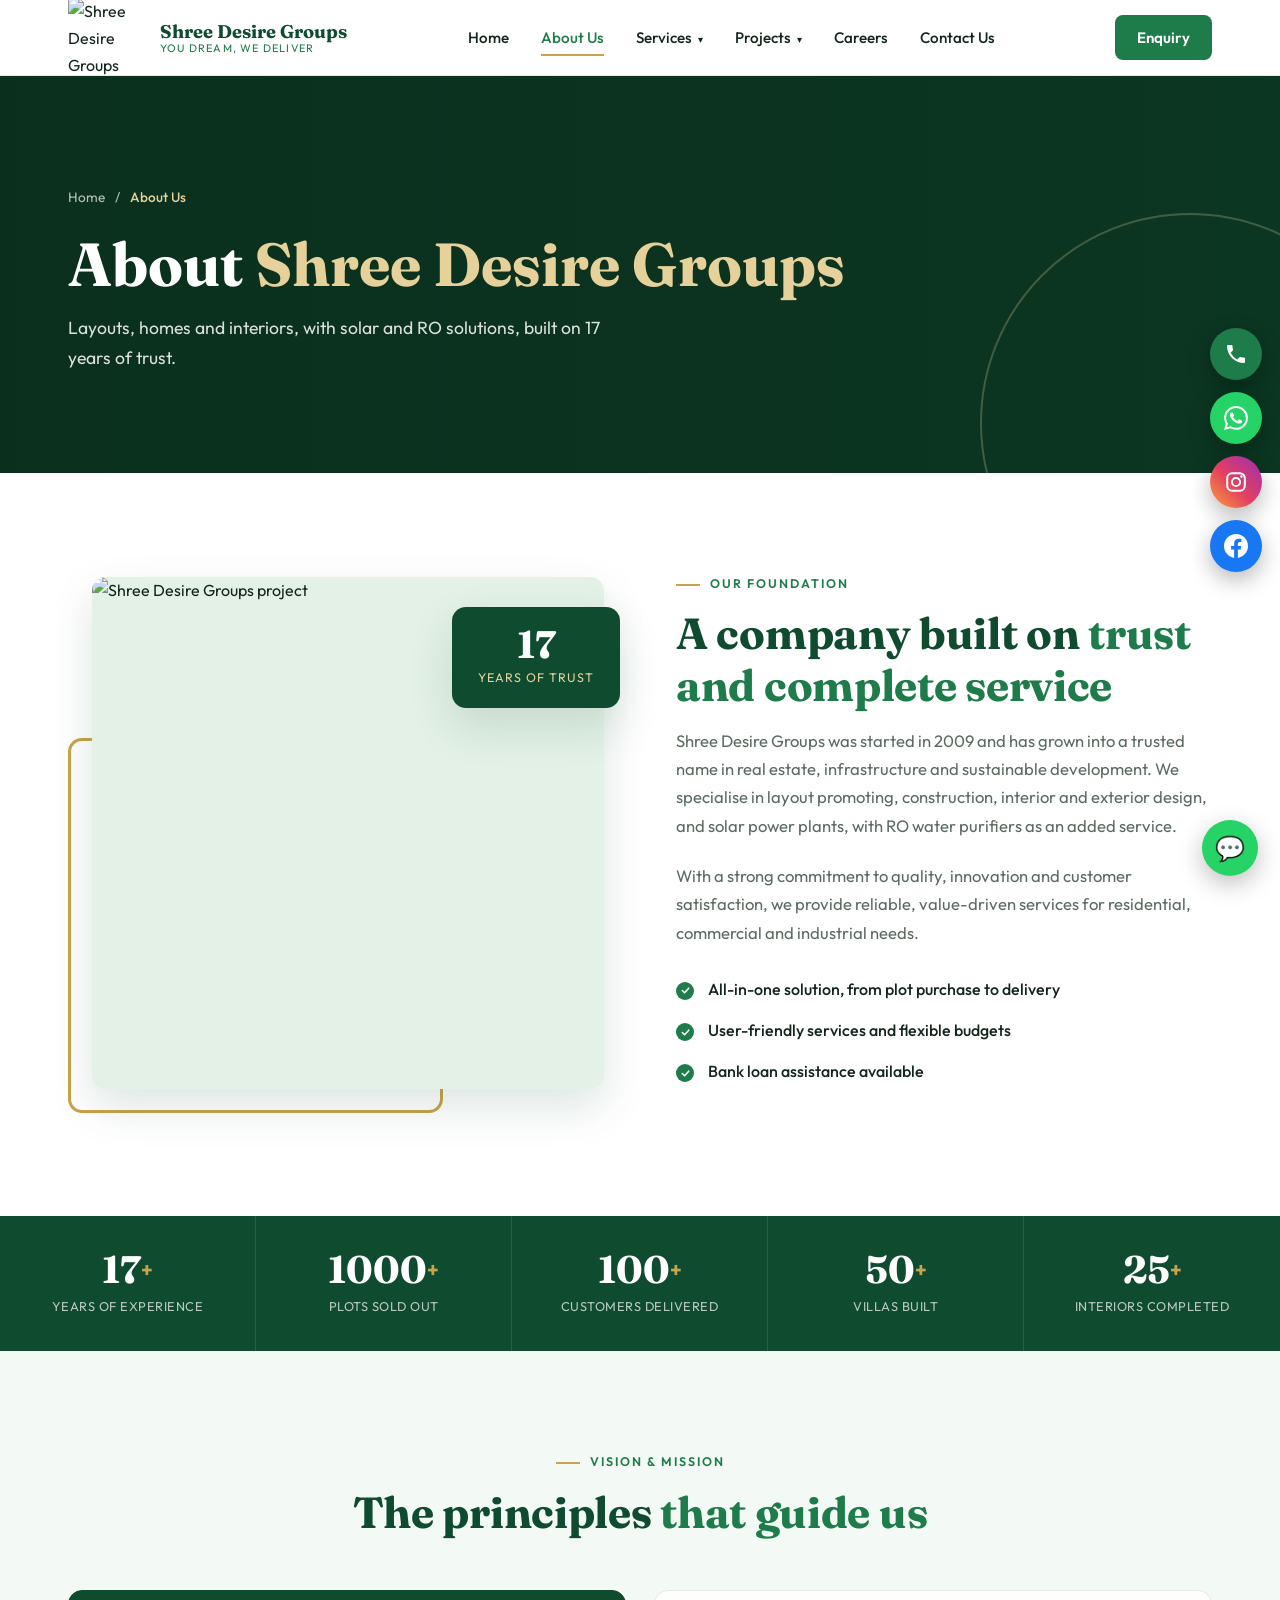
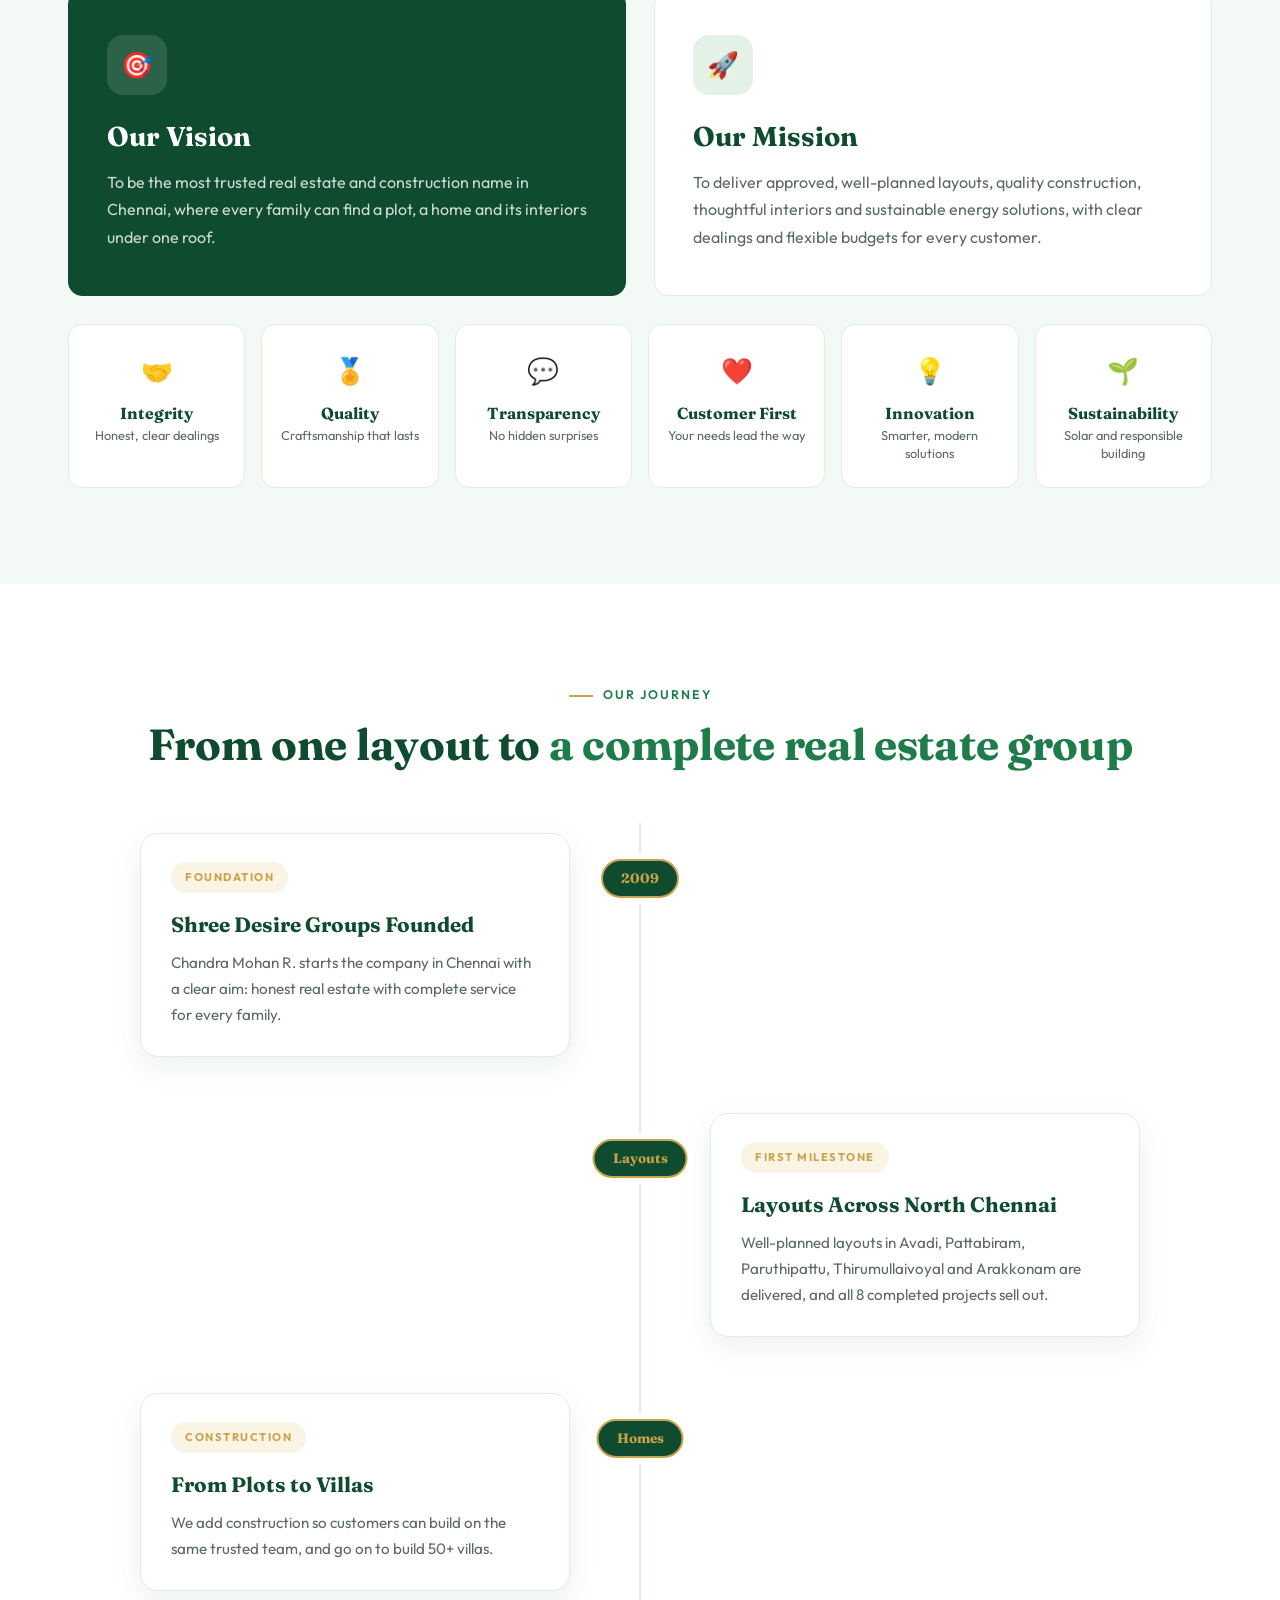
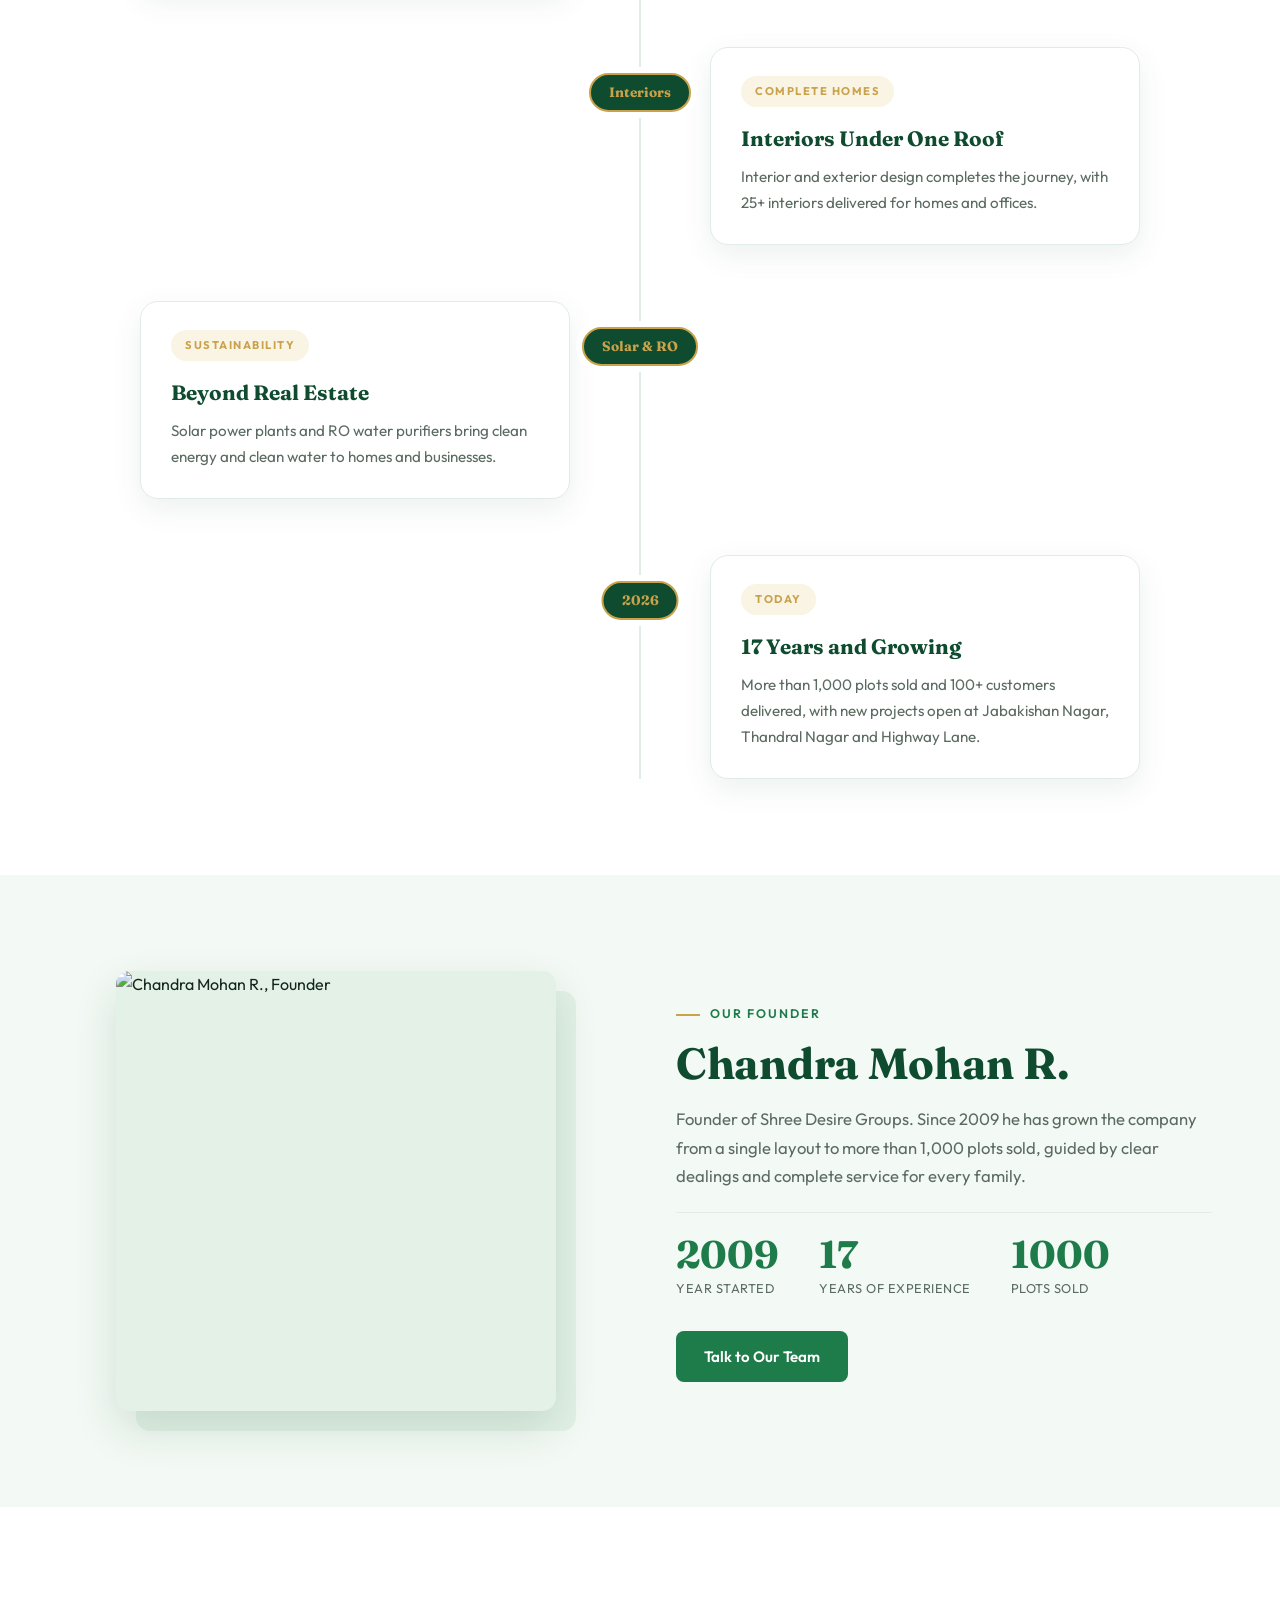
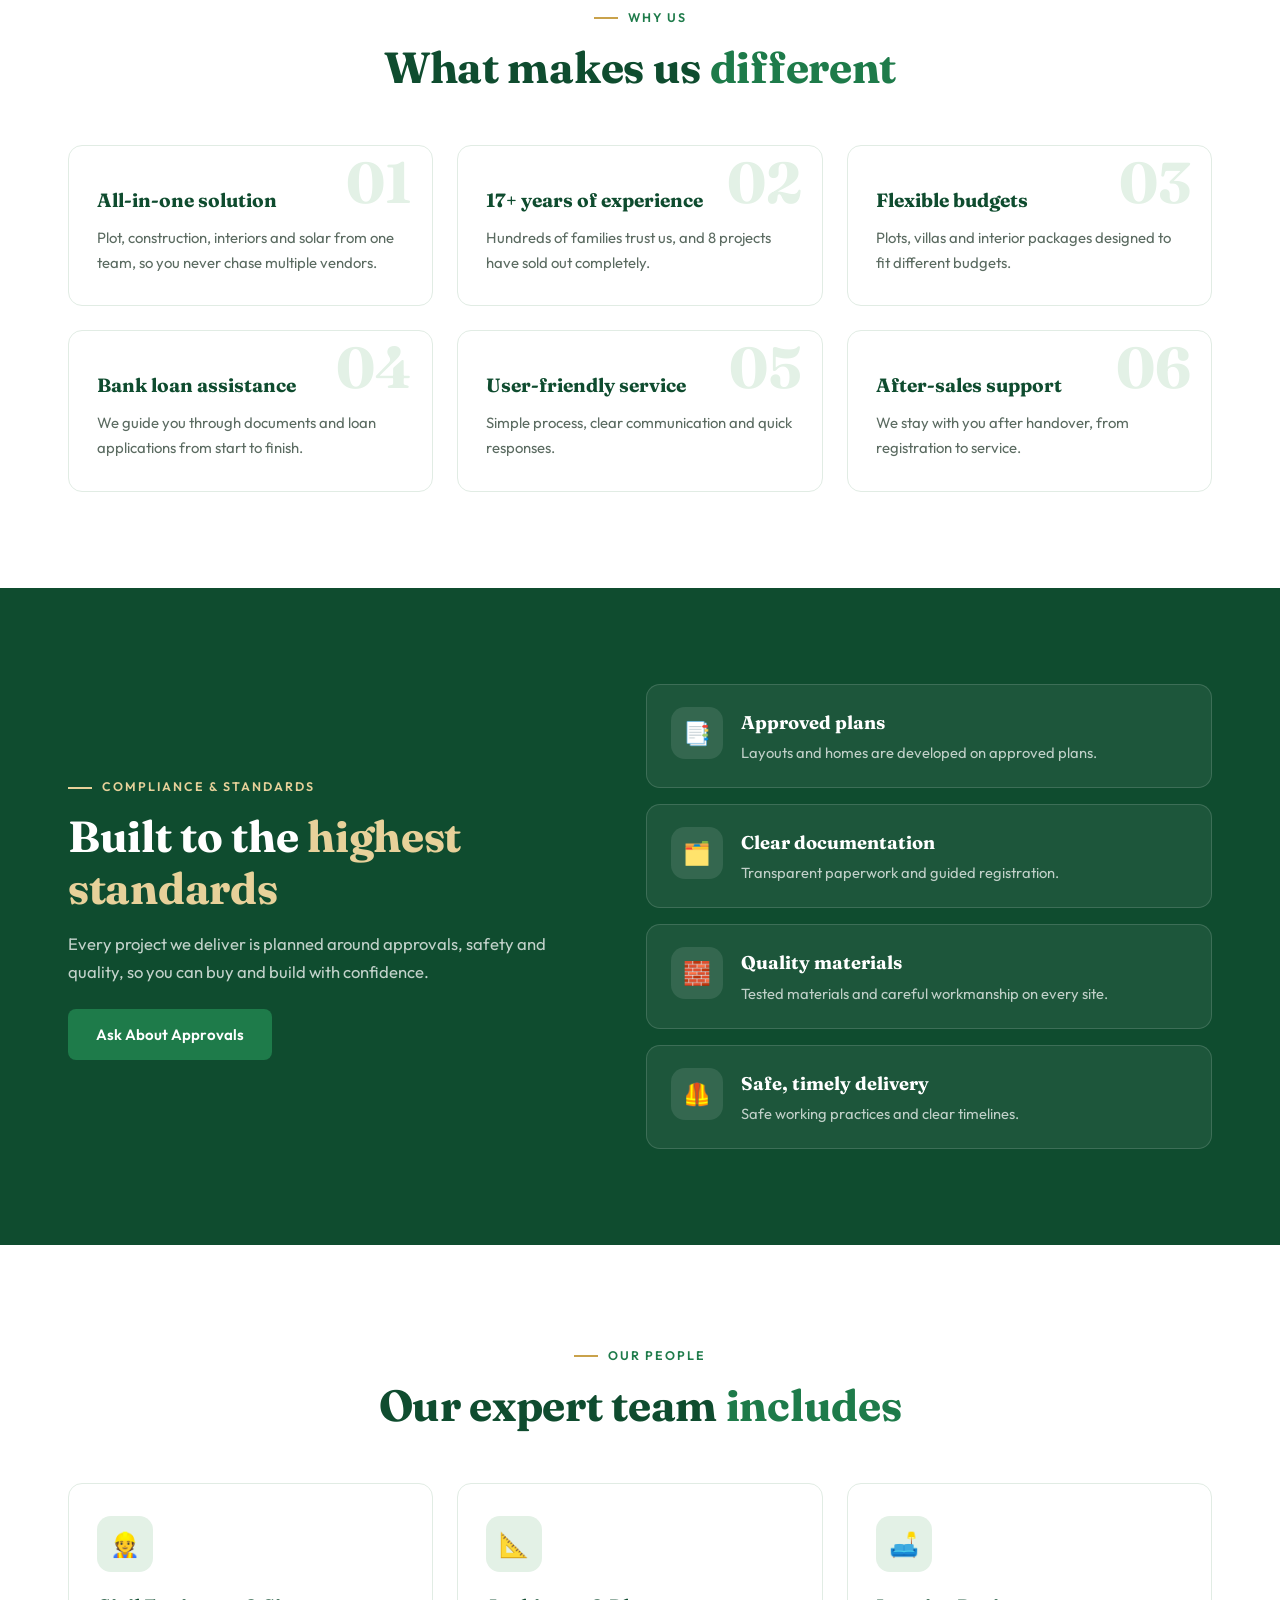
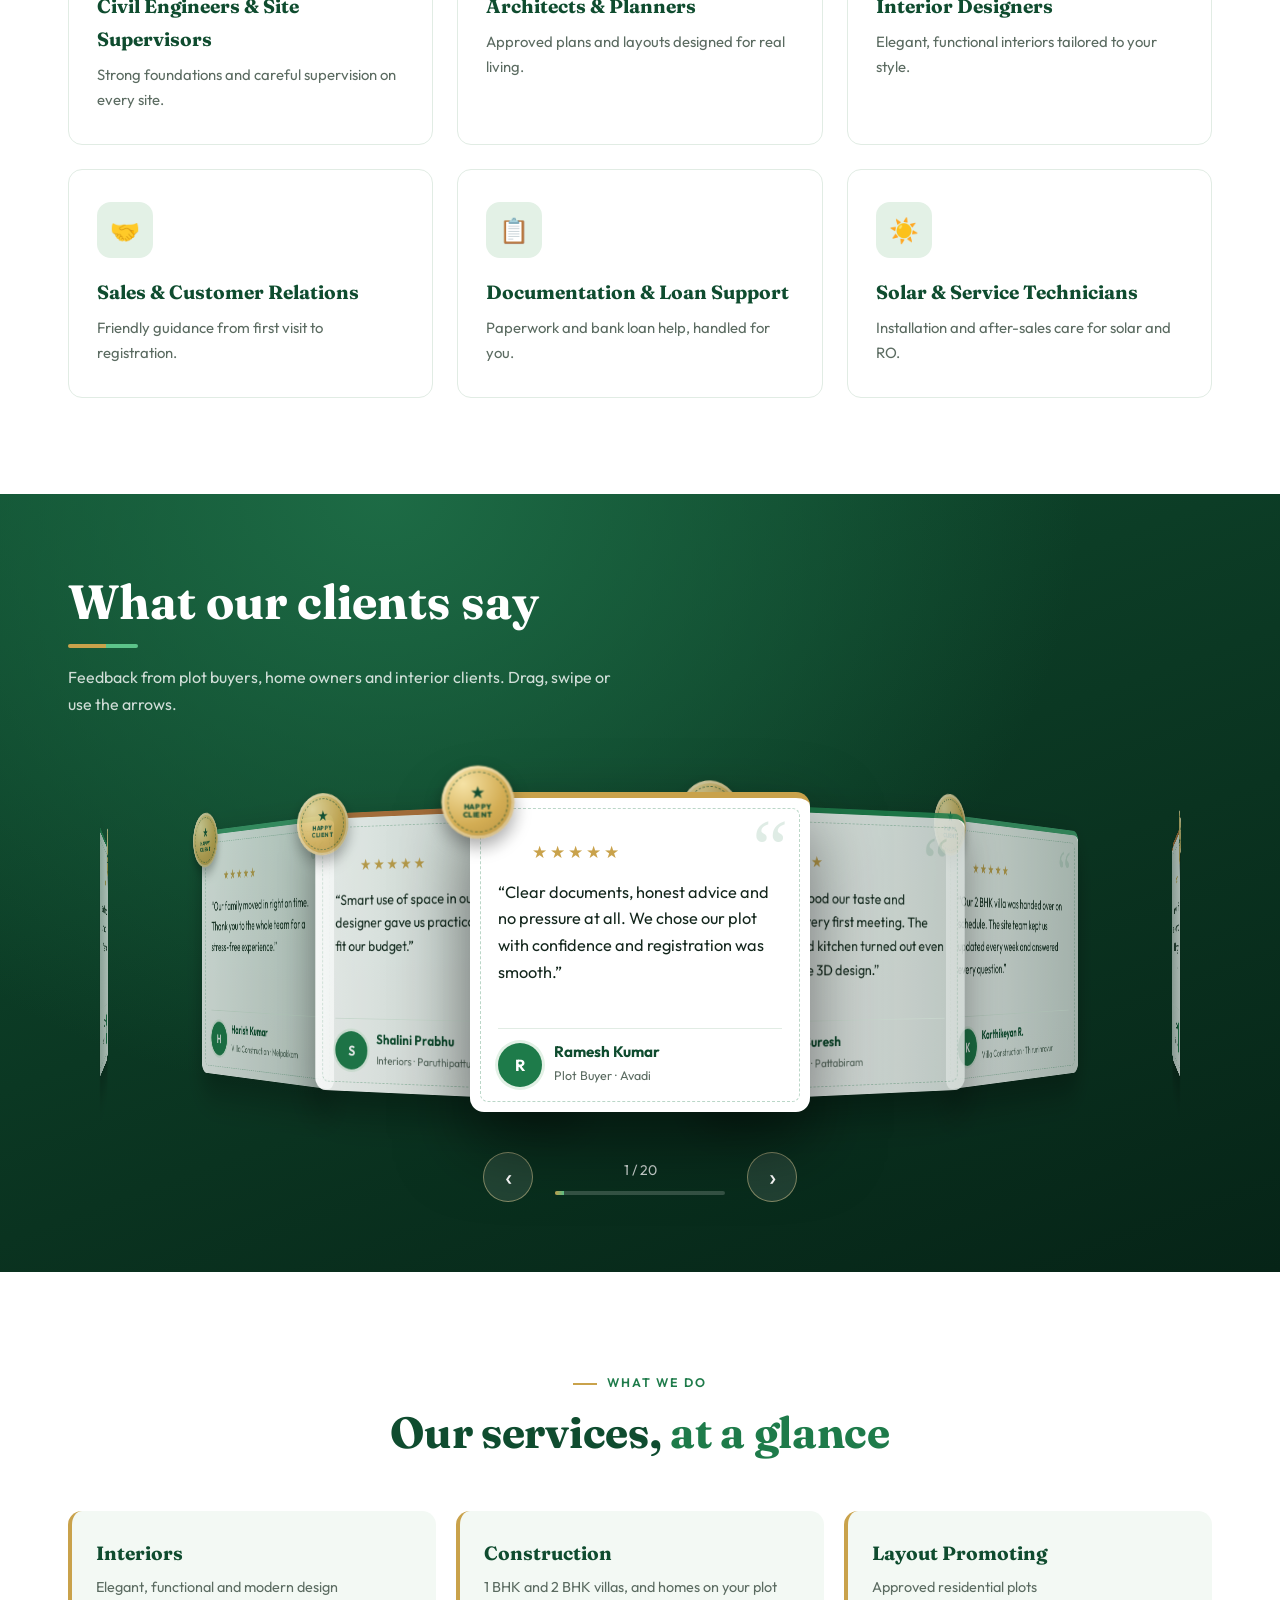
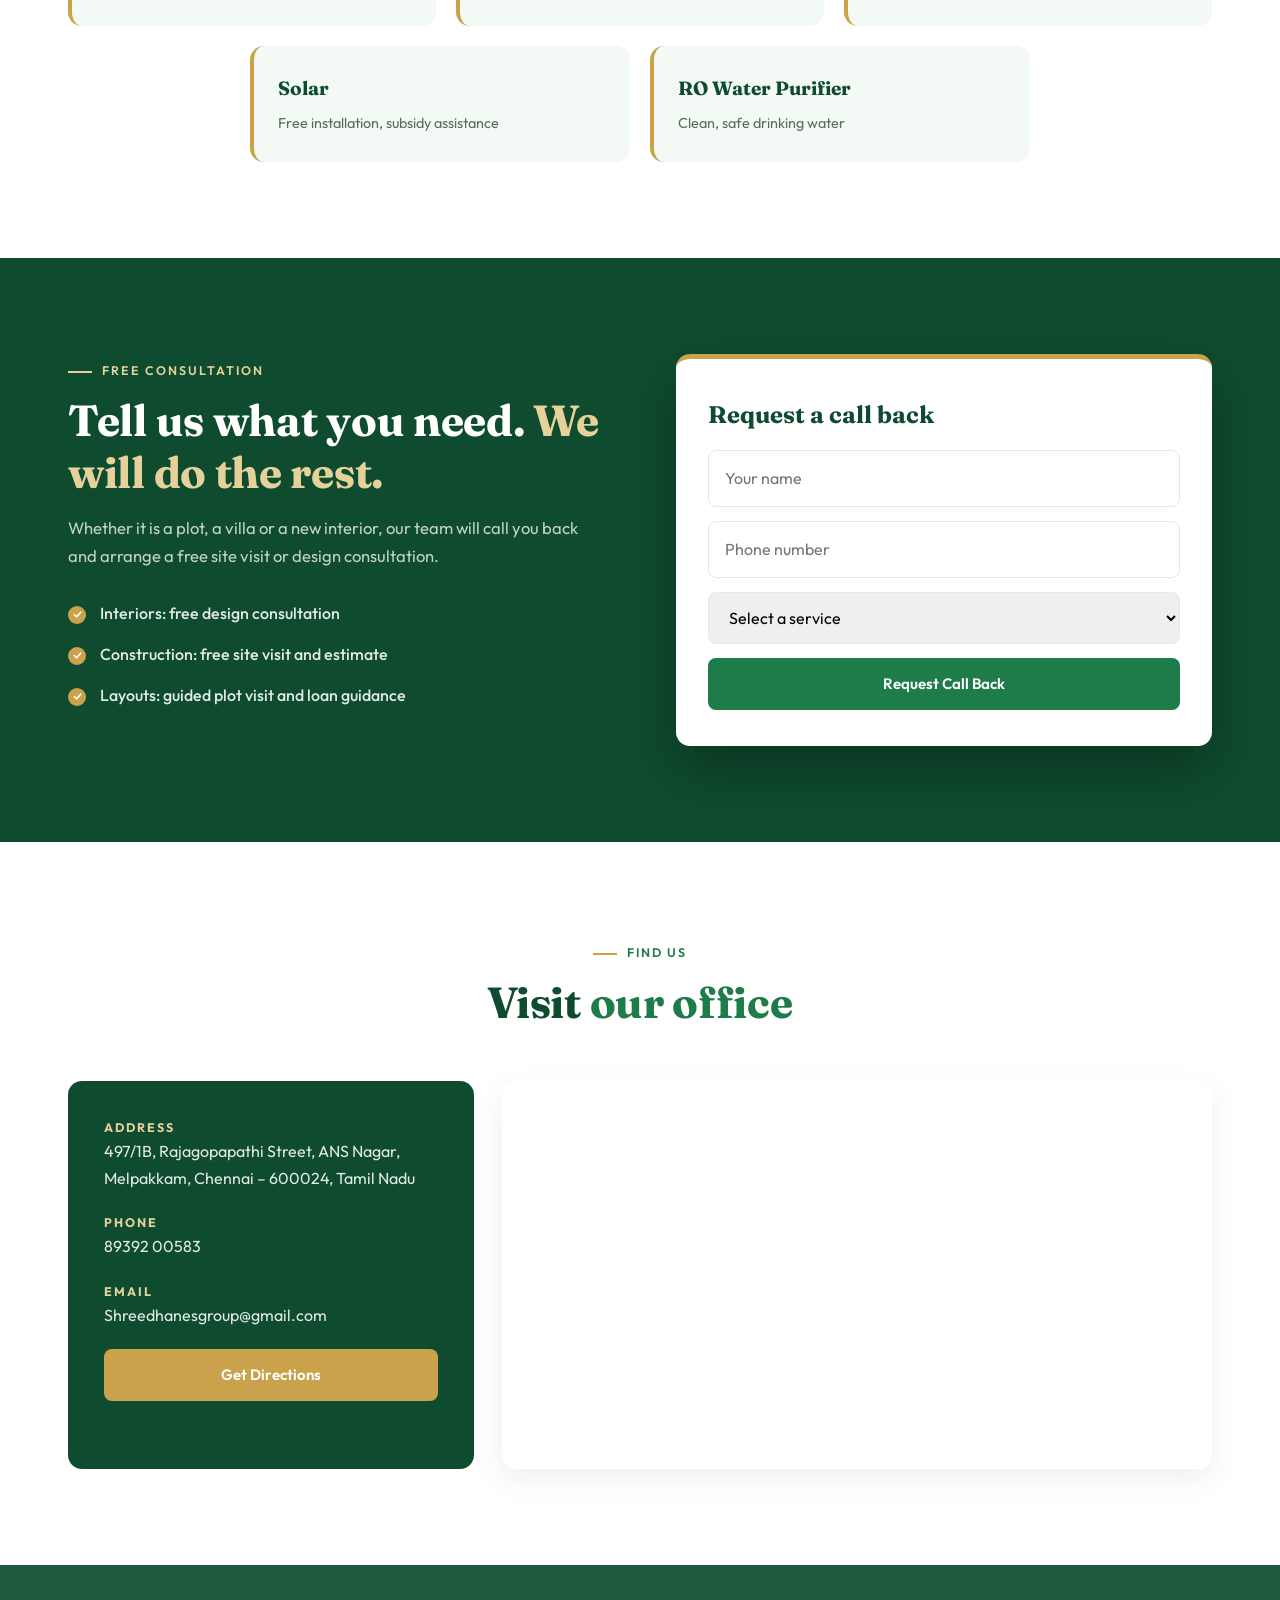
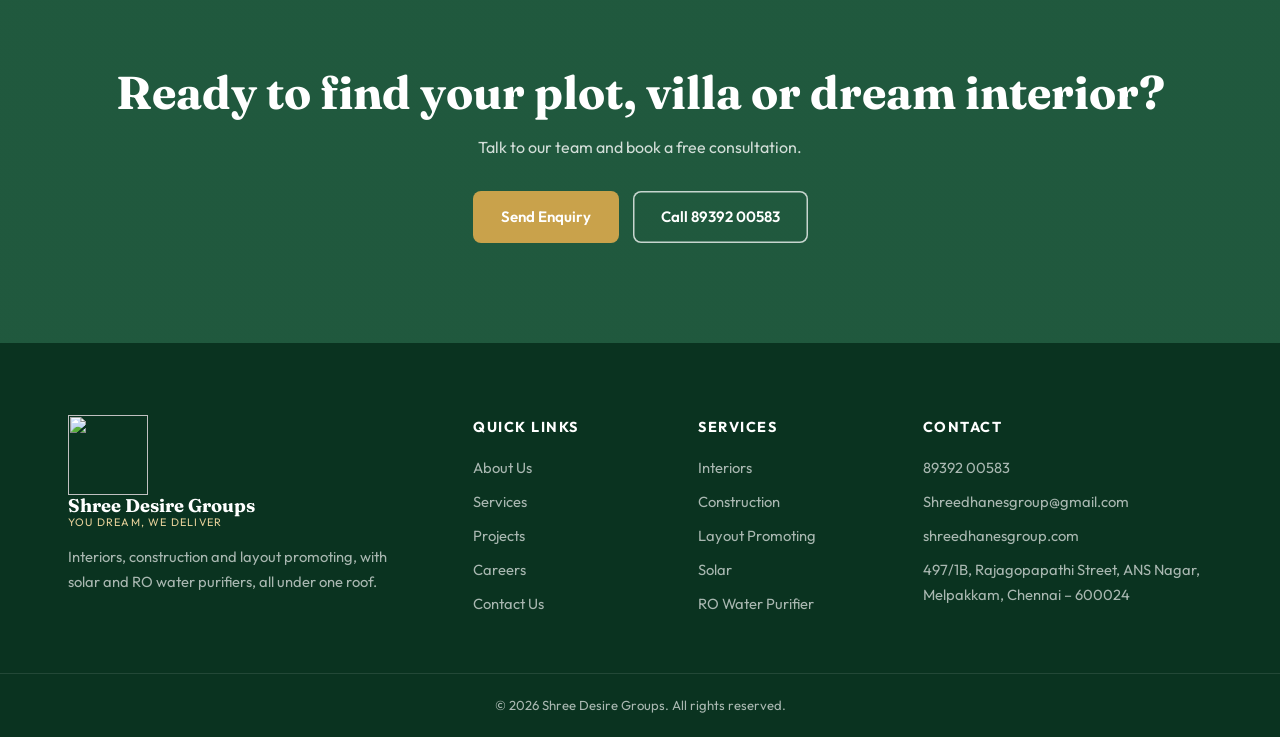
==== about.html @ 5e842343 "Add files via upload" ====
<!DOCTYPE html>
<html lang="en">
<head>
<meta charset="UTF-8">
<meta name="viewport" content="width=device-width, initial-scale=1">
<title>About Us | Shree Desire Groups</title>
<meta name="description" content="About Shree Desire Groups: our journey since 2009, vision, mission, founder, team and standards. Interiors, construction and layouts in Chennai.">
<link rel="preconnect" href="https://fonts.googleapis.com">
<link rel="preconnect" href="https://fonts.gstatic.com" crossorigin>
<link href="https://fonts.googleapis.com/css2?family=Fraunces:opsz,wght@9..144,600;9..144,800&family=Outfit:wght@400;500;600;700&display=swap" rel="stylesheet">
<link rel="stylesheet" href="css/style.css">
<link rel="stylesheet" href="css/about.css">
</head>
<body>
<div id="preloader"><div class="pre"><img src="images/logo.png" alt="Shree Desire Groups"><div class="pre-bar"><span></span></div></div></div>
<div class="progress" id="progress"></div><div class="glow" id="glow"></div>

<!-- HEADER -->
<header class="hdr" id="header">
  <a href="index.html" class="brand">
    <img src="images/logo.png" alt="Shree Desire Groups logo">
    <span><b>Shree Desire Groups</b><small>You Dream, We Deliver</small></span>
  </a>
  <nav class="nav" id="nav">
    <a href="index.html">Home</a>
    <a href="about.html" class="active">About Us</a>
    <div class="dd"><a href="services.html">Services <i>▾</i></a>
      <div class="dd-menu"><a href="interiors.html">Interiors</a><a href="construction.html">Construction</a><a href="layout-promoting.html">Layout Promoting</a></div></div>
    <div class="dd"><a href="projects.html">Projects <i>▾</i></a>
      <div class="dd-menu"><a href="ongoing-projects.html">Ongoing Projects</a><a href="completed-projects.html">Completed Projects</a></div></div>
    <a href="careers.html">Careers</a>
    <a href="contact.html">Contact Us</a>
  </nav>
  <div class="hdr-act"><button class="btn sm" data-open-enquiry data-magnet>Enquiry</button><button class="burger" id="burger" aria-label="Menu"><span></span><span></span><span></span></button></div>
</header>

<!-- PAGE BANNER -->
<section class="phero" style="--img:url('../images/about-banner.jpg')">
  <div class="wrap"><nav class="crumbs" aria-label="Breadcrumb"><a href="index.html">Home</a><span>/</span><b>About Us</b></nav>
  <h1>About <em>Shree Desire Groups</em></h1><p>Layouts, homes and interiors, with solar and RO solutions, built on 17 years of trust.</p></div>
</section>

<!-- OUR FOUNDATION: ABOUT COMPANY -->
<section class="sec" id="foundation">
  <div class="wrap two">
    <div class="morph-wrap" data-r="left"><img class="morph" src="images/about-company.jpg" alt="Shree Desire Groups project"><div class="float-card"><b data-count="17">0</b><span>years of trust</span></div></div>
    <div data-r="right">
      <span class="eyebrow">Our Foundation</span>
      <h2 class="h2">A company built on <em>trust and complete service</em></h2>
      <p class="lead">Shree Desire Groups was started in 2009 and has grown into a trusted name in real estate, infrastructure and sustainable development. We specialise in layout promoting, construction, interior and exterior design, and solar power plants, with RO water purifiers as an added service.</p>
      <p class="lead">With a strong commitment to quality, innovation and customer satisfaction, we provide reliable, value-driven services for residential, commercial and industrial needs.</p>
      <ul class="ticks"><li>All-in-one solution, from plot purchase to delivery</li><li>User-friendly services and flexible budgets</li><li>Bank loan assistance available</li></ul>
    </div>
  </div>
</section>

<!-- STATS (same as home) -->
<section class="stats">
  <div class="stat" data-r="up"><b data-count="17">0</b><sup>+</sup><span>Years of experience</span></div>
  <div class="stat" data-r="up" style="--d:.1s"><b data-count="1000">0</b><sup>+</sup><span>Plots sold out</span></div>
  <div class="stat" data-r="up" style="--d:.2s"><b data-count="100">0</b><sup>+</sup><span>Customers delivered</span></div>
  <div class="stat" data-r="up" style="--d:.3s"><b data-count="50">0</b><sup>+</sup><span>Villas built</span></div>
  <div class="stat" data-r="up" style="--d:.4s"><b data-count="25">0</b><sup>+</sup><span>Interiors completed</span></div>
</section>

<!-- PRINCIPLES: VISION, MISSION, VALUES -->
<section class="sec mint">
  <div class="wrap">
    <div class="sh" data-r="up"><span class="eyebrow">Vision &amp; Mission</span><h2 class="h2">The principles <em>that guide us</em></h2></div>
    <div class="vm">
      <div class="vm-card dk" data-r="left"><i>🎯</i><h3>Our Vision</h3><p>To be the most trusted real estate and construction name in Chennai, where every family can find a plot, a home and its interiors under one roof.</p></div>
      <div class="vm-card" data-r="right"><i>🚀</i><h3>Our Mission</h3><p>To deliver approved, well-planned layouts, quality construction, thoughtful interiors and sustainable energy solutions, with clear dealings and flexible budgets for every customer.</p></div>
    </div>
    <div class="vals">
      <div data-r="zoom"><i>🤝</i><b>Integrity</b><span>Honest, clear dealings</span></div>
      <div data-r="zoom" style="--d:.07s"><i>🏅</i><b>Quality</b><span>Craftsmanship that lasts</span></div>
      <div data-r="zoom" style="--d:.14s"><i>💬</i><b>Transparency</b><span>No hidden surprises</span></div>
      <div data-r="zoom" style="--d:.21s"><i>❤️</i><b>Customer First</b><span>Your needs lead the way</span></div>
      <div data-r="zoom" style="--d:.28s"><i>💡</i><b>Innovation</b><span>Smarter, modern solutions</span></div>
      <div data-r="zoom" style="--d:.35s"><i>🌱</i><b>Sustainability</b><span>Solar and responsible building</span></div>
    </div>
  </div>
</section>

<!-- JOURNEY -->
<section class="sec" id="journey">
  <div class="wrap">
    <div class="sh" data-r="up"><span class="eyebrow">Our Journey</span><h2 class="h2">From one layout to <em>a complete real estate group</em></h2></div>
    <div class="tl" id="tl"><span class="tl-fill" id="tlFill"></span>
      <div class="tl-item"><span class="tl-year">2009</span><div class="tl-card" data-r="left"><span class="tl-tag">Foundation</span><h4>Shree Desire Groups Founded</h4><p>Chandra Mohan R. starts the company in Chennai with a clear aim: honest real estate with complete service for every family.</p></div></div>
      <div class="tl-item"><span class="tl-year">Layouts</span><div class="tl-card" data-r="right"><span class="tl-tag">First Milestone</span><h4>Layouts Across North Chennai</h4><p>Well-planned layouts in Avadi, Pattabiram, Paruthipattu, Thirumullaivoyal and Arakkonam are delivered, and all 8 completed projects sell out.</p></div></div>
      <div class="tl-item"><span class="tl-year">Homes</span><div class="tl-card" data-r="left"><span class="tl-tag">Construction</span><h4>From Plots to Villas</h4><p>We add construction so customers can build on the same trusted team, and go on to build 50+ villas.</p></div></div>
      <div class="tl-item"><span class="tl-year">Interiors</span><div class="tl-card" data-r="right"><span class="tl-tag">Complete Homes</span><h4>Interiors Under One Roof</h4><p>Interior and exterior design completes the journey, with 25+ interiors delivered for homes and offices.</p></div></div>
      <div class="tl-item"><span class="tl-year">Solar &amp; RO</span><div class="tl-card" data-r="left"><span class="tl-tag">Sustainability</span><h4>Beyond Real Estate</h4><p>Solar power plants and RO water purifiers bring clean energy and clean water to homes and businesses.</p></div></div>
      <div class="tl-item"><span class="tl-year">2026</span><div class="tl-card" data-r="right"><span class="tl-tag">Today</span><h4>17 Years and Growing</h4><p>More than 1,000 plots sold and 100+ customers delivered, with new projects open at Jabakishan Nagar, Thandral Nagar and Highway Lane.</p></div></div>
    </div>
  </div>
</section>

<!-- FOUNDER -->
<section class="sec mint">
  <div class="wrap two rev">
    <div data-r="left">
      <span class="eyebrow">Our Founder</span>
      <h2 class="h2">Chandra Mohan R.</h2>
      <p class="lead">Founder of Shree Desire Groups. Since 2009 he has grown the company from a single layout to more than 1,000 plots sold, guided by clear dealings and complete service for every family.</p>
      <div class="facts"><div><b data-count="2009">0</b><span>Year started</span></div><div><b data-count="17">0</b><span>Years of experience</span></div><div><b data-count="1000">0</b><span>Plots sold</span></div></div>
      <button class="btn" data-open-enquiry>Talk to Our Team</button>
    </div>
    <div class="founder-pic" data-r="zoom"><img src="images/founder.jpg" alt="Chandra Mohan R., Founder"></div>
  </div>
</section>

<!-- WHAT MAKES US DIFFERENT -->
<section class="sec">
  <div class="wrap">
    <div class="sh" data-r="up"><span class="eyebrow">Why Us</span><h2 class="h2">What makes us <em>different</em></h2></div>
    <div class="diff">
      <div class="dcard" data-r="up" data-tilt><span>01</span><h4>All-in-one solution</h4><p>Plot, construction, interiors and solar from one team, so you never chase multiple vendors.</p></div>
      <div class="dcard" data-r="up" style="--d:.1s" data-tilt><span>02</span><h4>17+ years of experience</h4><p>Hundreds of families trust us, and 8 projects have sold out completely.</p></div>
      <div class="dcard" data-r="up" style="--d:.2s" data-tilt><span>03</span><h4>Flexible budgets</h4><p>Plots, villas and interior packages designed to fit different budgets.</p></div>
      <div class="dcard" data-r="up" data-tilt><span>04</span><h4>Bank loan assistance</h4><p>We guide you through documents and loan applications from start to finish.</p></div>
      <div class="dcard" data-r="up" style="--d:.1s" data-tilt><span>05</span><h4>User-friendly service</h4><p>Simple process, clear communication and quick responses.</p></div>
      <div class="dcard" data-r="up" style="--d:.2s" data-tilt><span>06</span><h4>After-sales support</h4><p>We stay with you after handover, from registration to service.</p></div>
    </div>
  </div>
</section>

<!-- COMPLIANCE -->
<section class="sec dark">
  <div class="wrap comp">
    <div data-r="left"><span class="eyebrow lt">Compliance &amp; Standards</span><h2 class="h2 w">Built to the <em>highest standards</em></h2><p class="lead w">Every project we deliver is planned around approvals, safety and quality, so you can buy and build with confidence.</p><a href="contact.html" class="btn">Ask About Approvals</a></div>
    <div class="cps">
      <div class="cp" data-r="right"><i>📑</i><div><h4>Approved plans</h4><p>Layouts and homes are developed on approved plans.</p></div></div>
      <div class="cp" data-r="right" style="--d:.1s"><i>🗂️</i><div><h4>Clear documentation</h4><p>Transparent paperwork and guided registration.</p></div></div>
      <div class="cp" data-r="right" style="--d:.2s"><i>🧱</i><div><h4>Quality materials</h4><p>Tested materials and careful workmanship on every site.</p></div></div>
      <div class="cp" data-r="right" style="--d:.3s"><i>🦺</i><div><h4>Safe, timely delivery</h4><p>Safe working practices and clear timelines.</p></div></div>
    </div>
  </div>
</section>

<!-- TEAM -->
<section class="sec">
  <div class="wrap">
    <div class="sh" data-r="up"><span class="eyebrow">Our People</span><h2 class="h2">Our expert team <em>includes</em></h2></div>
    <div class="grid3">
      <div class="card" data-r="up" data-tilt><i>👷</i><h4>Civil Engineers &amp; Site Supervisors</h4><p>Strong foundations and careful supervision on every site.</p></div>
      <div class="card" data-r="up" style="--d:.1s" data-tilt><i>📐</i><h4>Architects &amp; Planners</h4><p>Approved plans and layouts designed for real living.</p></div>
      <div class="card" data-r="up" style="--d:.2s" data-tilt><i>🛋️</i><h4>Interior Designers</h4><p>Elegant, functional interiors tailored to your style.</p></div>
      <div class="card" data-r="up" data-tilt><i>🤝</i><h4>Sales &amp; Customer Relations</h4><p>Friendly guidance from first visit to registration.</p></div>
      <div class="card" data-r="up" style="--d:.1s" data-tilt><i>📋</i><h4>Documentation &amp; Loan Support</h4><p>Paperwork and bank loan help, handled for you.</p></div>
      <div class="card" data-r="up" style="--d:.2s" data-tilt><i>☀️</i><h4>Solar &amp; Service Technicians</h4><p>Installation and after-sales care for solar and RO.</p></div>
    </div>
  </div>
</section>

<!-- ===== CLIENT REVIEWS (paste where you want the section) =====
     Add <link rel="stylesheet" href="reviews.css"> in <head> and <script src="reviews.js"></script> before </body>. -->
<section class="rv" id="reviews" aria-labelledby="rvTitle">
  <div class="rv-stars" id="rvStars" aria-hidden="true"></div>
  <div class="rv-wrap">
    <header class="rv-head">
      <h2 id="rvTitle">What our clients say</h2>
      <span class="rv-line"></span>
      <p>Feedback from plot buyers, home owners and interior clients. Drag, swipe or use the arrows.</p>
    </header>

    <div class="rv-stage" id="rvStage" tabindex="0" role="region" aria-roledescription="carousel" aria-label="Client reviews"></div>

    <div class="rv-ctrl">
      <button class="rv-btn" id="rvPrev" aria-label="Previous review">‹</button>
      <div class="rv-meta"><span id="rvCount">1 / 20</span><div class="rv-bar"><i id="rvBarFill"></i></div></div>
      <button class="rv-btn" id="rvNext" aria-label="Next review">›</button>
    </div>
  </div>
</section>

<!-- ===== FLOATING CONTACT BUTTONS (paste just before </body>) =====
     Add <link rel="stylesheet" href="floating.css"> in <head> and <script src="floating.js"></script> before </body>.
     Replace the Instagram and Facebook links with your real pages. -->
<aside class="fab" id="fab" aria-label="Quick contact">
  <a class="fab-btn fab-x" href="tel:+918939200583" data-tip="Call us" aria-label="Call us on 89392 00583">
    <svg viewBox="0 0 24 24" aria-hidden="true"><path fill="currentColor" d="M6.62 10.79a15.05 15.05 0 006.59 6.59l2.2-2.2a1 1 0 011.02-.24c1.12.37 2.33.57 3.57.57a1 1 0 011 1V20a1 1 0 01-1 1A17 17 0 013 4a1 1 0 011-1h3.5a1 1 0 011 1c0 1.25.2 2.45.57 3.57a1 1 0 01-.25 1.02l-2.2 2.2z"/></svg>
  </a>
  <a class="fab-btn fab-wa" href="https://wa.me/918939200583?text=Hello%20Shree%20Desire%20Groups" target="_blank" rel="noopener" data-tip="WhatsApp" aria-label="Chat on WhatsApp">
    <svg viewBox="0 0 24 24" aria-hidden="true"><path fill="currentColor" d="M17.47 14.38c-.3-.15-1.76-.87-2.03-.97-.27-.1-.47-.15-.67.15-.2.3-.77.97-.94 1.16-.17.2-.35.22-.65.07-.3-.15-1.26-.46-2.4-1.48-.88-.79-1.48-1.76-1.65-2.06-.17-.3-.02-.46.13-.6.13-.13.3-.35.45-.52.15-.17.2-.3.3-.5.1-.2.05-.37-.03-.52-.07-.15-.67-1.61-.92-2.2-.24-.58-.49-.5-.67-.51h-.57c-.2 0-.52.07-.8.37-.27.3-1.04 1.02-1.04 2.48 0 1.46 1.07 2.88 1.21 3.07.15.2 2.1 3.2 5.08 4.49.71.3 1.26.49 1.69.63.71.22 1.36.19 1.87.12.57-.08 1.76-.72 2-1.41.25-.7.25-1.29.17-1.41-.07-.12-.27-.2-.57-.35zM12.05 21.8h-.01a9.87 9.87 0 01-5.03-1.38l-.36-.21-3.74.98 1-3.65-.24-.37a9.86 9.86 0 01-1.51-5.26c0-5.45 4.44-9.88 9.89-9.88 2.64 0 5.12 1.03 6.99 2.9a9.82 9.82 0 012.89 6.99c0 5.45-4.44 9.88-9.88 9.88zm8.41-18.3A11.82 11.82 0 0012.05 0C5.5 0 .16 5.34.16 11.89c0 2.1.55 4.14 1.59 5.95L.06 24l6.3-1.65a11.88 11.88 0 005.68 1.45h.01c6.55 0 11.89-5.34 11.89-11.89 0-3.18-1.24-6.17-3.48-8.41z"/></svg>
  </a>
  <a class="fab-btn fab-ig" href="https://www.instagram.com/yourprofile" target="_blank" rel="noopener" data-tip="Instagram" aria-label="Follow us on Instagram">
    <svg viewBox="0 0 24 24" aria-hidden="true"><rect x="3.2" y="3.2" width="17.6" height="17.6" rx="5" fill="none" stroke="currentColor" stroke-width="2"/><circle cx="12" cy="12" r="4.1" fill="none" stroke="currentColor" stroke-width="2"/><circle cx="17.4" cy="6.6" r="1.3" fill="currentColor"/></svg>
  </a>
  <a class="fab-btn fab-fb" href="https://www.facebook.com/yourpage" target="_blank" rel="noopener" data-tip="Facebook" aria-label="Follow us on Facebook">
    <svg viewBox="0 0 24 24" aria-hidden="true"><path fill="currentColor" d="M24 12.07C24 5.45 18.63.07 12 .07S0 5.45 0 12.07c0 5.99 4.39 10.95 10.13 11.85v-8.38H7.08v-3.47h3.05V9.43c0-3.01 1.79-4.67 4.53-4.67 1.31 0 2.69.23 2.69.23v2.95h-1.51c-1.49 0-1.96.93-1.96 1.87v2.25h3.33l-.53 3.47h-2.8v8.38C19.61 23.02 24 18.06 24 12.07z"/></svg>
  </a>
  <button class="fab-toggle" id="fabToggle" aria-expanded="true" aria-controls="fab" aria-label="Hide quick contact buttons"><span></span></button>
</aside>

<!-- SERVICES STRIP -->
<section class="sec">
  <div class="wrap">
    <div class="sh" data-r="up"><span class="eyebrow">What We Do</span><h2 class="h2">Our services, <em>at a glance</em></h2></div>
    <div class="areas flex">
      <a class="area" href="interiors.html" data-r="zoom"><b>Interiors</b><span>Elegant, functional and modern design</span></a>
      <a class="area" href="construction.html" data-r="zoom" style="--d:.07s"><b>Construction</b><span>1 BHK and 2 BHK villas, and homes on your plot</span></a>
      <a class="area" href="layout-promoting.html" data-r="zoom" style="--d:.14s"><b>Layout Promoting</b><span>Approved residential plots</span></a>
      <a class="area" href="solar.html" data-r="zoom" style="--d:.21s"><b>Solar</b><span>Free installation, subsidy assistance</span></a>
      <a class="area" href="ro-water-purifier.html" data-r="zoom" style="--d:.28s"><b>RO Water Purifier</b><span>Clean, safe drinking water</span></a>
    </div>
  </div>
</section>

<!-- CALL BACK FORM -->
<section class="sec dark book">
  <div class="wrap two">
    <div data-r="left"><span class="eyebrow lt">Free Consultation</span><h2 class="h2 w">Tell us what you need. <em>We will do the rest.</em></h2><p class="lead w">Whether it is a plot, a villa or a new interior, our team will call you back and arrange a free site visit or design consultation.</p>
      <ul class="ticks lt"><li>Interiors: free design consultation</li><li>Construction: free site visit and estimate</li><li>Layouts: guided plot visit and loan guidance</li></ul></div>
    <form class="bform" id="bookForm" data-r="right">
      <h3>Request a call back</h3>
      <input name="name" placeholder="Your name" required>
      <input name="phone" type="tel" placeholder="Phone number" pattern="[0-9+\s]{10,15}" required>
      <select name="service" required><option value="">Select a service</option><option>Interiors</option><option>Construction</option><option>Layout Promoting (plots)</option></select>
      <button type="submit" class="btn">Request Call Back</button>
      <small class="bthanks" hidden>Thank you! Press send in WhatsApp to reach us.</small>
    </form>
  </div>
</section>

<!-- FIND US -->
<section class="sec">
  <div class="wrap">
    <div class="sh" data-r="up"><span class="eyebrow">Find Us</span><h2 class="h2">Visit <em>our office</em></h2></div>
    <div class="find">
      <div class="fcard" data-r="left">
        <div><h5>Address</h5><p>497/1B, Rajagopapathi Street, ANS Nagar, Melpakkam, Chennai – 600024, Tamil Nadu</p></div>
        <div><h5>Phone</h5><p><a href="tel:+918939200583">89392 00583</a></p></div>
        <div><h5>Email</h5><p><a href="mailto:Shreedhanesgroup@gmail.com">Shreedhanesgroup@gmail.com</a></p></div>
        <a class="btn" target="_blank" rel="noopener" href="https://www.google.com/maps/search/?api=1&query=Rajagopapathi+Street+ANS+Nagar+Melpakkam+Chennai+600024">Get Directions</a>
      </div>
      <div class="map" data-r="right"><iframe title="Office location" loading="lazy" referrerpolicy="no-referrer-when-downgrade" src="https://www.google.com/maps?q=Rajagopapathi+Street+ANS+Nagar+Melpakkam+Chennai+600024&output=embed"></iframe></div>
    </div>
  </div>
</section>

<!-- CTA -->
<section class="cta"><div class="wrap" data-r="zoom"><h2>Ready to find your plot, villa or dream interior?</h2><p>Talk to our team and book a free consultation.</p><div class="row c"><button class="btn white" data-open-enquiry>Send Enquiry</button><a href="tel:+918939200583" class="btn ghost-w">Call 89392 00583</a></div></div></section>

<!-- FOOTER -->
<footer class="foot">
  <div class="wrap fg">
    <div><a href="index.html" class="brand"><img src="images/logo.png" alt=""><span><b>Shree Desire Groups</b><small>You Dream, We Deliver</small></span></a><p>Interiors, construction and layout promoting, with solar and RO water purifiers, all under one roof.</p></div>
    <div><h5>Quick Links</h5><a href="about.html">About Us</a><a href="services.html">Services</a><a href="projects.html">Projects</a><a href="careers.html">Careers</a><a href="contact.html">Contact Us</a></div>
    <div><h5>Services</h5><a href="interiors.html">Interiors</a><a href="construction.html">Construction</a><a href="layout-promoting.html">Layout Promoting</a><a href="solar.html">Solar</a><a href="ro-water-purifier.html">RO Water Purifier</a></div>
    <div><h5>Contact</h5><a href="tel:+918939200583">89392 00583</a><a href="mailto:Shreedhanesgroup@gmail.com">Shreedhanesgroup@gmail.com</a><span>shreedhanesgroup.com</span><span>497/1B, Rajagopapathi Street, ANS Nagar, Melpakkam, Chennai – 600024</span></div>
  </div>
  <div class="fb">© 2026 Shree Desire Groups. All rights reserved.</div>
</footer>

<a href="https://wa.me/918939200583" class="wa" target="_blank" rel="noopener" aria-label="WhatsApp">💬</a>
<button class="totop" id="toTop" aria-label="Back to top">↑</button>

<!-- ENQUIRY POPUP -->
<div class="modal" id="enquiryModal" aria-hidden="true">
  <div class="mbox" role="dialog" aria-labelledby="enqTitle">
    <button class="mx" data-close aria-label="Close">×</button>
    <h3 id="enqTitle">Send us an enquiry</h3><p>We will call you back shortly.</p>
    <form id="enquiryForm">
      <input name="name" placeholder="Your name" required>
      <input name="phone" type="tel" placeholder="Phone number" pattern="[0-9+\s]{10,15}" required>
      <input name="email" type="email" placeholder="Email (optional)">
      <select name="interest" required><option value="">I am interested in…</option><option>Interiors</option><option>Villa construction</option><option>Residential plots</option><option>Solar</option><option>RO Water Purifier</option></select>
      <textarea name="message" rows="3" placeholder="Message"></textarea>
      <button type="submit" class="btn">Send Enquiry</button>
    </form>
    <div class="thanks" hidden>Thank you! Your enquiry is ready in WhatsApp. Press send there to reach us.</div>
  </div>
</div>
<script src="js/about.js"></script>


</body>
</html>
---- css/style.css ----
/* Shree Desire Groups — v4: clean, professional light-green theme */
:root{--bg:#fff;--soft:#F3F9F4;--tint:#E3F1E6;--green:#1E7B4A;--green-d:#0F4C2F;--ink:#13261C;--mute:#5B6B61;--line:#E1ECE4;--accent:#C9A24B;--r:14px;--sh:0 10px 30px rgba(15,76,47,.08);--sh2:0 18px 44px rgba(15,76,47,.14);--ease:cubic-bezier(.2,.7,.2,1);--fd:'Fraunces',Georgia,serif;--fb:'Outfit',sans-serif;--hh:76px}
*,*::before,*::after{box-sizing:border-box;margin:0;padding:0}
html{scroll-behavior:smooth;scroll-padding-top:var(--hh)}
body{font-family:var(--fb);color:var(--ink);background:var(--bg);line-height:1.7;font-size:16px;overflow-x:hidden}
img{max-width:100%;display:block;background:var(--tint)}a{text-decoration:none;color:inherit}ul{list-style:none}button{cursor:pointer;border:0;background:none;font:inherit;color:inherit}
:focus-visible{outline:3px solid var(--green);outline-offset:3px}
.wrap{max-width:1200px;margin:0 auto;padding:0 28px}
.sec{padding:96px 0;position:relative}.mint{background:var(--soft)}.dark{background:var(--green-d);color:#fff}
.two{display:grid;grid-template-columns:1fr 1fr;gap:72px;align-items:center}.two.rev>:first-child{order:1}
.ctr{text-align:center;margin-top:48px}
.glow,.blob,.orb,.ring{display:none}

/* type */
.eyebrow{display:inline-block;font-size:.78rem;font-weight:600;letter-spacing:2px;text-transform:uppercase;color:var(--green);margin-bottom:14px;position:relative;padding-left:34px}
.eyebrow::before{content:'';position:absolute;left:0;top:50%;width:24px;height:2px;background:var(--accent)}
.eyebrow.lt{color:#E7D19A}.eyebrow.lt::before{background:#E7D19A}
.h2{font-family:var(--fd);font-weight:700;font-size:clamp(1.9rem,3.4vw,2.8rem);line-height:1.18;margin-bottom:16px;color:var(--green-d);letter-spacing:-.3px}.h2.w{color:#fff}
.h2 em,.hero h1 em{font-style:normal;color:var(--green)}.dark .h2 em,.hero h1 em{color:#E7D19A}
.lead{color:var(--mute);margin-bottom:22px;font-size:1.04rem}.lead.w{color:rgba(255,255,255,.75)}.lead.c{max-width:620px;margin:0 auto}
.sh{text-align:center;margin-bottom:52px}

/* buttons */
.btn{display:inline-flex;align-items:center;justify-content:center;gap:8px;padding:13px 28px;border-radius:8px;background:var(--green);color:#fff;font-weight:600;font-size:.94rem;transition:background .3s,transform .3s var(--ease),box-shadow .3s;position:relative;overflow:hidden}
.btn:hover{background:var(--green-d);transform:translateY(-2px);box-shadow:0 10px 24px rgba(15,76,47,.25)}
.btn.sm{padding:10px 22px}
.btn.ghost{background:transparent;color:var(--green);box-shadow:inset 0 0 0 1.5px var(--green)}.btn.ghost:hover{background:var(--green);color:#fff}
.btn.ghost-w{background:transparent;box-shadow:inset 0 0 0 1.5px rgba(255,255,255,.75)}.btn.ghost-w:hover{background:#fff;color:var(--green-d)}
.btn.white{background:#fff;color:var(--green-d)}.btn.white:hover{background:var(--tint);color:var(--green-d)}
.hero .btn:first-child,.acard .btn,.cta .btn.white{background:var(--accent);color:#fff}.hero .btn:first-child:hover,.acard .btn:hover{background:#b08a38}
.row{display:flex;flex-wrap:wrap;gap:14px}.row.c{justify-content:center}

/* loader / progress */
#preloader{position:fixed;inset:0;background:#fff;display:grid;place-items:center;z-index:9999;transition:opacity .6s,visibility .6s}#preloader.hidden{opacity:0;visibility:hidden}
.pre{text-align:center}.pre img{width:90px;margin:0 auto 20px;background:none;animation:pulse 1.4s ease infinite}
.pre-bar{width:180px;height:3px;background:var(--tint);border-radius:3px;overflow:hidden}.pre-bar span{display:block;height:100%;width:0;background:var(--green);animation:load 1.5s forwards}
@keyframes load{to{width:100%}}@keyframes pulse{50%{transform:scale(.93);opacity:.7}}
.progress{position:fixed;top:0;left:0;height:3px;width:0;background:var(--accent);z-index:1200}

/* header */
.hdr{position:sticky;top:0;z-index:1000;height:var(--hh);display:flex;align-items:center;justify-content:space-between;gap:20px;padding:0 max(28px,calc((100% - 1200px)/2 + 28px));background:rgba(255,255,255,.96);backdrop-filter:blur(10px);border-bottom:1px solid var(--line);transition:box-shadow .3s}
.hdr.sc{box-shadow:var(--sh)}
.brand{display:flex;align-items:center;gap:12px}.brand img{width:80px;height:80px;object-fit:contain;background:none}
.brand span{display:flex;flex-direction:column;line-height:1.15}.brand b{font-family:var(--fd);font-size:1.15rem;font-weight:700;color:var(--green-d)}.brand small{font-size:.68rem;color:var(--green);letter-spacing:1.2px;text-transform:uppercase}
.nav{display:flex;align-items:center;gap:2px}
.nav>a,.dd>a{display:block;padding:10px 15px;font-weight:500;font-size:.95rem;color:var(--ink);position:relative;transition:color .3s}
.nav>a::after,.dd>a::after{content:'';position:absolute;left:15px;right:15px;bottom:4px;height:2px;background:var(--accent);transform:scaleX(0);transition:transform .35s var(--ease)}
.nav>a:hover,.dd:hover>a,.nav .active{color:var(--green)}.nav>a:hover::after,.dd:hover>a::after,.nav .active::after{transform:scaleX(1)}
.dd{position:relative}.dd i{font-style:normal;font-size:.65rem;margin-left:3px}
.dd-menu{position:absolute;top:100%;left:0;min-width:220px;background:#fff;border:1px solid var(--line);border-top:3px solid var(--accent);border-radius:0 0 var(--r) var(--r);padding:8px 0;box-shadow:var(--sh2);opacity:0;visibility:hidden;transform:translateY(10px);transition:.3s var(--ease)}
.dd:hover .dd-menu,.dd:focus-within .dd-menu{opacity:1;visibility:visible;transform:none}
.dd-menu a{display:block;padding:10px 20px;font-size:.92rem;transition:.25s}.dd-menu a:hover{background:var(--soft);color:var(--green);padding-left:26px}
.hdr-act{display:flex;align-items:center;gap:12px}
.burger{display:none;flex-direction:column;gap:5px;width:28px}.burger span{height:2px;background:var(--green-d);transition:.3s}
.burger.x span:nth-child(1){transform:translateY(7px) rotate(45deg)}.burger.x span:nth-child(2){opacity:0}.burger.x span:nth-child(3){transform:translateY(-7px) rotate(-45deg)}

/* hero */
.hero{position:relative;height:calc(100vh - var(--hh));min-height:520px;max-height:700px;overflow:hidden;background:var(--green-d)}
.slide{position:absolute;inset:0;opacity:0;visibility:hidden;transition:opacity 1s,visibility 1s}.slide.on{opacity:1;visibility:visible}
.slide::before{content:'';position:absolute;inset:0;background:var(--img) center/cover;transform:scale(1.03)}.slide.on::before{animation:kb 9s ease-out forwards}
@keyframes kb{to{transform:scale(1.12)}}
.shade{position:absolute;inset:0;background:linear-gradient(90deg,rgba(10,45,28,.88) 0%,rgba(10,45,28,.62) 45%,rgba(10,45,28,.15) 100%)}
.copy{position:relative;z-index:2;height:100%;max-width:1200px;margin:0 auto;padding:0 28px;display:flex;flex-direction:column;justify-content:center;align-items:flex-start;color:#fff}
.copy>*{opacity:0;transform:translateY(30px)}.slide.on .copy>*{animation:up .8s var(--ease) forwards}.slide.on .copy>:nth-child(2){animation-delay:.15s}.slide.on .copy>:nth-child(3){animation-delay:.3s}.slide.on .copy>:nth-child(4){animation-delay:.45s}
@keyframes up{to{opacity:1;transform:none}}
.pill{font-size:.78rem;font-weight:600;letter-spacing:2px;text-transform:uppercase;color:#E7D19A;border-bottom:2px solid var(--accent);padding-bottom:6px;margin-bottom:22px}
.hero h1{font-family:var(--fd);font-weight:700;font-size:clamp(2.3rem,5vw,4.2rem);line-height:1.1;margin-bottom:18px;max-width:700px}
.copy p{font-size:clamp(1rem,1.4vw,1.15rem);color:rgba(255,255,255,.85);max-width:520px;margin-bottom:30px}
.arr{position:absolute;top:50%;transform:translateY(-50%);z-index:3;width:48px;height:48px;border-radius:50%;background:rgba(255,255,255,.14);color:#fff;font-size:1.6rem;transition:.3s}.arr:hover{background:var(--accent)}.prev{left:24px}.next{right:24px}
.dots{position:absolute;left:50%;transform:translateX(-50%);bottom:28px;display:flex;gap:8px;z-index:3}.dots button{width:10px;height:10px;border-radius:10px;background:rgba(255,255,255,.5);transition:.4s}.dots button.on{width:32px;background:var(--accent)}

/* stats */
.stats{display:grid;grid-template-columns:repeat(5,1fr);padding:0;max-width:none;background:var(--green-d);color:#fff}
.stat{text-align:center;padding:34px 12px;border-right:1px solid rgba(255,255,255,.1)}.stat:last-child{border:0}
.stat b{font-family:var(--fd);font-weight:700;font-size:2.4rem;line-height:1;color:#fff}.stat sup{font-size:1.3rem;color:var(--accent);font-weight:700}.stat span{display:block;font-size:.8rem;color:rgba(255,255,255,.7);letter-spacing:.5px;text-transform:uppercase;margin-top:4px}

/* marquee: simple, straight */
.marq{overflow:hidden;background:var(--soft);padding:18px 0;border-bottom:1px solid var(--line);margin:0}
.marq-t{display:flex;width:max-content;white-space:nowrap;animation:mq 40s linear infinite}.marq:hover .marq-t{animation-play-state:paused}
.marq span{color:var(--green-d);font-family:var(--fd);font-size:1.05rem;font-weight:600;padding:0 26px}.marq i{color:var(--accent);font-style:normal}
@keyframes mq{to{transform:translateX(-50%)}}

/* about / founder */
.morph-wrap{position:relative;padding:0 0 24px 24px}
.morph-wrap::before{content:'';position:absolute;left:0;bottom:0;width:70%;height:70%;border:3px solid var(--accent);border-radius:var(--r);z-index:0}
.morph{position:relative;z-index:1;width:100%;height:480px;object-fit:cover;border-radius:var(--r);box-shadow:var(--sh2)}
.float-card{position:absolute;right:-16px;top:30px;z-index:2;background:var(--green-d);color:#fff;border-radius:var(--r);padding:18px 26px;text-align:center;box-shadow:var(--sh2)}
.float-card b{font-family:var(--fd);font-size:2.4rem;line-height:1;display:block;color:#fff}.float-card span{font-size:.78rem;color:#E7D19A;letter-spacing:1px;text-transform:uppercase}
.ticks{margin-bottom:28px}.ticks li{padding:7px 0 7px 32px;position:relative;font-weight:500}
.ticks li::before{content:'';position:absolute;left:0;top:13px;width:18px;height:18px;border-radius:50%;background:var(--green) url("data:image/svg+xml,%3Csvg xmlns='http://www.w3.org/2000/svg' viewBox='0 0 24 24' fill='none' stroke='white' stroke-width='3.5' stroke-linecap='round' stroke-linejoin='round'%3E%3Cpath d='M5 12l5 5 9-10'/%3E%3C/svg%3E") center/11px no-repeat}
.ticks.lt li{color:rgba(255,255,255,.88)}.ticks.lt li::before{background-color:var(--accent)}
.facts{display:flex;gap:40px;flex-wrap:wrap;margin-bottom:30px;padding-top:22px;border-top:1px solid var(--line)}.facts b{display:block;font-family:var(--fd);font-size:2.4rem;font-weight:700;color:var(--green);line-height:1}.facts span{font-size:.8rem;color:var(--mute);text-transform:uppercase;letter-spacing:.5px}
.founder-pic{max-width:420px;margin:0 auto;position:relative}
.founder-pic::before{content:'';position:absolute;inset:20px -20px -20px 20px;background:var(--tint);border-radius:var(--r)}
.founder-pic img{position:relative;width:100%;height:500px;object-fit:cover;object-position:top;border-radius:var(--r);box-shadow:var(--sh2)}

/* services rows */
.srow{display:grid;grid-template-columns:1fr 1fr;gap:72px;align-items:center;margin-bottom:84px}.srow:last-child{margin-bottom:0}.srow.flip .simg{order:2}
.simg{position:relative;border-radius:var(--r);overflow:hidden;box-shadow:var(--sh2)}
.simg img{width:100%;height:400px;object-fit:cover;transition:transform .9s var(--ease)}.srow:hover .simg img{transform:scale(1.05)}
.flag{position:absolute;top:18px;left:18px;background:var(--accent);color:#fff;font-weight:600;font-size:.78rem;padding:6px 14px;border-radius:6px;letter-spacing:.5px}
.srow h3{font-family:var(--fd);font-weight:700;font-size:clamp(1.7rem,2.6vw,2.3rem);margin-bottom:12px;color:var(--green-d)}.srow p{color:var(--mute);margin-bottom:18px}

/* cards + icon tiles */
.grid3{display:grid;grid-template-columns:repeat(3,1fr);gap:24px}
.card,.why{background:#fff;border:1px solid var(--line);border-radius:var(--r);padding:32px 28px;position:relative;transition:box-shadow .4s,border-color .4s,transform .4s var(--ease)}
.card:hover,.why:hover{box-shadow:var(--sh2);border-color:transparent;transform:translateY(-6px)}
.card::after,.why::after{content:'';position:absolute;left:28px;right:28px;bottom:0;height:3px;background:var(--accent);transform:scaleX(0);transform-origin:left;transition:transform .5s var(--ease)}.card:hover::after,.why:hover::after{transform:scaleX(1)}
.card i,.why i,.amen i,.acard i{font-style:normal;font-size:1.5rem;width:56px;height:56px;border-radius:14px;background:var(--tint);display:grid;place-items:center;margin-bottom:18px;transition:background .3s,transform .4s var(--ease)}
.card:hover i,.why:hover i{background:var(--green);transform:rotate(-6deg) scale(1.06)}
.card h4,.why h4{font-family:var(--fd);font-size:1.2rem;margin-bottom:6px;color:var(--green-d)}.card p,.why p{color:var(--mute);font-size:.93rem}

/* styles */
.styles{display:grid;grid-template-columns:repeat(4,1fr);gap:20px}
.sty{min-height:250px;border-radius:var(--r);padding:26px;display:flex;flex-direction:column;justify-content:flex-end;position:relative;overflow:hidden;color:#fff;transition:transform .4s var(--ease),box-shadow .4s}
.sty:hover{transform:translateY(-6px);box-shadow:var(--sh2)}
.sty b{font-family:var(--fd);font-size:1.5rem;position:relative}.sty p{position:relative;opacity:.85;font-size:.9rem}
.sty::before{content:'';position:absolute;width:180px;height:180px;border-radius:50%;background:rgba(255,255,255,.1);right:-50px;top:-50px;transition:transform .6s var(--ease)}.sty:hover::before{transform:scale(2.2)}
.s1{background:linear-gradient(160deg,#1E7B4A,#0F4C2F)}.s2{background:linear-gradient(160deg,#3d9a6a,#1E7B4A)}.s3{background:linear-gradient(160deg,#B58F3E,#7a5d1e)}.s4{background:linear-gradient(160deg,#7d9a87,#3f5c4b)}

/* before/after */
.ba{position:relative;border-radius:var(--r);overflow:hidden;aspect-ratio:4/3;box-shadow:0 24px 60px rgba(0,0,0,.35);--p:50%}
.ba img{position:absolute;inset:0;width:100%;height:100%;object-fit:cover}.ba .after{clip-path:inset(0 0 0 var(--p))}
.ba-line{position:absolute;top:0;bottom:0;left:var(--p);width:3px;background:#fff;transform:translateX(-50%);pointer-events:none}
.ba-line::after{content:'↔';position:absolute;top:50%;left:50%;transform:translate(-50%,-50%);width:44px;height:44px;border-radius:50%;background:#fff;color:var(--green-d);display:grid;place-items:center;font-weight:700;box-shadow:0 4px 16px rgba(0,0,0,.3)}
.ba input{position:absolute;inset:0;width:100%;height:100%;opacity:0;cursor:ew-resize}
.ba-l{position:absolute;top:16px;background:rgba(15,76,47,.9);color:#fff;font-size:.75rem;font-weight:600;padding:5px 14px;border-radius:6px;pointer-events:none;letter-spacing:.5px}.l1{left:16px}.l2{right:16px}

/* packages */
.pk{align-items:stretch}
.pack{background:#fff;border:1px solid var(--line);border-radius:var(--r);padding:38px 30px;position:relative;display:flex;flex-direction:column;transition:box-shadow .4s,transform .4s var(--ease)}.pack:hover{box-shadow:var(--sh2);transform:translateY(-6px)}
.pack h4{font-family:var(--fd);font-size:1.5rem;color:var(--green-d)}.pack>p{color:var(--mute);margin-bottom:18px}.pack .ticks{flex:1}
.pack.hot{background:var(--green-d);color:#fff;border-color:var(--green-d);box-shadow:var(--sh2)}.pack.hot h4{color:#fff}.pack.hot>p{color:rgba(255,255,255,.7)}.pack.hot .ticks li::before{background-color:var(--accent)}
.pack.hot .btn{background:var(--accent)}.pack.hot .btn:hover{background:#b08a38}
.rec{position:absolute;top:-13px;left:30px;background:var(--accent);color:#fff;font-weight:600;font-size:.74rem;padding:4px 14px;border-radius:6px;letter-spacing:1px;text-transform:uppercase}

/* gallery */
.filters{display:flex;flex-wrap:wrap;justify-content:center;gap:8px;margin-bottom:36px}
.f{padding:9px 22px;border-radius:8px;background:#fff;border:1px solid var(--line);font-weight:500;font-size:.92rem;transition:.3s}.f:hover{border-color:var(--green);color:var(--green)}.f.on{background:var(--green);border-color:var(--green);color:#fff}
.gal{columns:4;column-gap:16px}
.gal figure{margin-bottom:16px;border-radius:12px;overflow:hidden;cursor:zoom-in;break-inside:avoid;position:relative}
.gal figure img{width:100%;transition:transform .8s var(--ease),filter .4s}.gal figure:nth-child(odd) img{aspect-ratio:3/4;object-fit:cover}.gal figure:nth-child(even) img{aspect-ratio:1/1;object-fit:cover}
.gal figure:hover img{transform:scale(1.08);filter:brightness(.7)}
.gal figure::after{content:'＋';position:absolute;inset:0;display:grid;place-items:center;color:#fff;font-size:2.4rem;opacity:0;transition:.4s}.gal figure:hover::after{opacity:1}
.gal figure.hide{display:none}
.lightbox{position:fixed;inset:0;background:rgba(8,30,20,.92);display:grid;place-items:center;z-index:3000;opacity:0;visibility:hidden;transition:.4s;padding:20px}.lightbox.open{opacity:1;visibility:visible}
.lightbox img{max-height:88vh;border-radius:12px;transform:scale(.92);transition:transform .5s var(--ease)}.lightbox.open img{transform:none}

/* additional services */
.add{display:grid;grid-template-columns:1fr 1fr;gap:28px}
.acard{background:rgba(255,255,255,.06);border:1px solid rgba(255,255,255,.14);border-radius:var(--r);overflow:hidden;transition:transform .4s var(--ease),border-color .4s}.acard:hover{transform:translateY(-6px);border-color:var(--accent)}
.acard img{width:100%;height:330px;object-fit:cover;transition:transform .8s var(--ease)}.acard:hover img{transform:scale(1.06)}
.acard>div{padding:30px}.acard i{background:rgba(255,255,255,.1)}.acard h3{font-family:var(--fd);font-size:1.6rem;margin-bottom:6px}.acard p{color:rgba(255,255,255,.72);margin-bottom:14px}

/* projects */
.proj{display:block;background:#fff;border:1px solid var(--line);border-radius:var(--r);overflow:hidden;transition:box-shadow .4s,transform .4s var(--ease)}.proj:hover{box-shadow:var(--sh2);transform:translateY(-6px)}
.pi{position:relative;height:230px;overflow:hidden}.pi img{width:100%;height:100%;object-fit:cover;transition:transform .8s var(--ease)}.proj:hover .pi img{transform:scale(1.08)}
.tag{position:absolute;top:14px;left:14px;z-index:2;background:var(--green);color:#fff;font-weight:600;font-size:.72rem;padding:5px 12px;border-radius:6px;letter-spacing:.8px;text-transform:uppercase}.tag.done{background:var(--accent)}
.pb{padding:22px 24px 26px}.pb h4{font-family:var(--fd);font-size:1.25rem;color:var(--green-d)}.pb p{color:var(--mute);font-size:.92rem}
.units{margin-top:10px;padding-top:10px;border-top:1px solid var(--line);font-size:.86rem;color:var(--mute)}.units b{font-family:var(--fd);font-size:1.7rem;color:var(--green);margin-right:4px}

/* tabs / steps */
.tabs{display:flex;flex-wrap:wrap;justify-content:center;gap:8px;margin-bottom:46px}
.tab{padding:11px 26px;border-radius:8px;background:#fff;border:1px solid var(--line);font-weight:500;transition:.3s}.tab:hover{border-color:var(--green);color:var(--green)}.tab.on{background:var(--green-d);color:#fff;border-color:var(--green-d)}
.panel{display:none;grid-template-columns:repeat(4,1fr);gap:24px;position:relative}.panel.on{display:grid}
.panel::before{content:'';position:absolute;top:33px;left:12%;right:12%;border-top:2px dashed var(--accent);opacity:.6}
.panel.on .step{animation:up .7s var(--ease) both}.panel.on .step:nth-child(2){animation-delay:.1s}.panel.on .step:nth-child(3){animation-delay:.2s}.panel.on .step:nth-child(4){animation-delay:.3s}
.step{text-align:center;padding:0 8px;position:relative}
.step b{width:66px;height:66px;margin:0 auto 16px;border-radius:50%;background:var(--green);color:#fff;font-family:var(--fd);font-size:1.6rem;display:grid;place-items:center;box-shadow:0 0 0 7px var(--soft);transition:transform .5s var(--ease),background .3s}.step:hover b{background:var(--accent);transform:scale(1.1)}
.step h4{font-family:var(--fd);margin-bottom:4px;color:var(--green-d)}.step p{font-size:.9rem;color:var(--mute)}

/* amenities / emi */
.amen{display:grid;grid-template-columns:repeat(6,1fr);gap:16px;margin-bottom:84px}
.amen>div{background:var(--soft);border-radius:var(--r);padding:26px 10px;text-align:center;transition:background .4s,transform .4s var(--ease),box-shadow .4s}.amen>div:hover{background:#fff;transform:translateY(-6px);box-shadow:var(--sh2)}
.amen i{margin:0 auto 12px;background:#fff}.amen b{display:block;font-size:.88rem;font-weight:600;color:var(--green-d)}
.emi-box{background:var(--green-d);color:#fff;border-radius:var(--r);padding:36px;display:grid;gap:22px;box-shadow:var(--sh2)}
.emi-box label{font-size:.9rem;color:rgba(255,255,255,.75);display:block}.emi-box label b{float:right;color:#E7D19A}
input[type=range]{width:100%;margin-top:10px;accent-color:var(--accent)}
.emi-out{background:rgba(255,255,255,.08);border:1px solid rgba(255,255,255,.15);border-radius:12px;padding:22px;text-align:center}.emi-out span{display:block;font-size:.8rem;letter-spacing:1px;text-transform:uppercase;opacity:.8}.emi-out strong{font-family:var(--fd);font-size:2.7rem;line-height:1.15;color:#E7D19A}.emi-out small{display:block;opacity:.8}

/* faq */
.faq{max-width:820px;margin:0 auto;display:grid;gap:10px}
.qa{background:#fff;border:1px solid var(--line);border-radius:12px;transition:.3s}.qa.open{border-color:var(--green);box-shadow:var(--sh)}
.q{width:100%;display:flex;justify-content:space-between;align-items:center;gap:16px;padding:19px 24px;font-weight:600;text-align:left;color:var(--green-d)}
.q i{font-style:normal;width:30px;height:30px;border-radius:50%;background:var(--tint);color:var(--green);display:grid;place-items:center;font-size:1.3rem;flex-shrink:0;transition:.4s var(--ease)}.qa.open .q i{transform:rotate(135deg);background:var(--green);color:#fff}
.a{display:grid;grid-template-rows:0fr;transition:grid-template-rows .4s var(--ease)}.qa.open .a{grid-template-rows:1fr}.a p{overflow:hidden;padding:0 24px;color:var(--mute)}.qa.open .a p{padding-bottom:20px}

/* careers / cta */
.careers{background:var(--accent);color:#fff;padding:40px 0}
.cr{display:flex;justify-content:space-between;align-items:center;gap:24px;flex-wrap:wrap}.cr h2{font-family:var(--fd);font-size:1.8rem}.cr p{opacity:.9}.careers .btn.white{color:var(--green-d)}
.cta{position:relative;background:linear-gradient(rgba(15,76,47,.93),rgba(15,76,47,.93)),url('images/banner-1.jpg') center/cover;color:#fff;text-align:center;padding:100px 0}
.cta h2{font-family:var(--fd);font-weight:700;font-size:clamp(1.9rem,3.6vw,3rem);margin-bottom:14px;line-height:1.2}.cta p{color:rgba(255,255,255,.8);margin-bottom:30px}

/* find us */
.find{display:grid;grid-template-columns:.8fr 1.4fr;gap:28px}
.fcard{background:var(--green-d);color:#fff;border-radius:var(--r);padding:36px;display:grid;gap:20px;align-content:start}.fcard h5{color:#E7D19A;font-size:.78rem;letter-spacing:2px;text-transform:uppercase}.fcard p{color:rgba(255,255,255,.88)}.fcard a:not(.btn):hover{color:#E7D19A}
.fcard .btn{background:var(--accent)}.fcard .btn:hover{background:#b08a38}
.map{border-radius:var(--r);overflow:hidden;min-height:380px;box-shadow:var(--sh)}.map iframe{width:100%;height:100%;min-height:380px;border:0}

/* footer */
.foot{background:#0A3320;color:rgba(255,255,255,.65)}.foot .brand b{color:#fff}.foot .brand small{color:#E7D19A}
.fg{display:grid;grid-template-columns:2fr 1fr 1fr 1.6fr;gap:44px;padding-top:72px;padding-bottom:48px}.fg p{margin-top:16px;font-size:.92rem;max-width:320px}
.fg h5{color:#fff;font-size:.9rem;letter-spacing:1.5px;text-transform:uppercase;margin-bottom:16px}.fg>div>a,.fg>div>span{display:block;margin-bottom:9px;font-size:.92rem}.fg>div>a{transition:.3s}.fg>div>a:hover{color:#E7D19A;transform:translateX(5px)}
.fb{border-top:1px solid rgba(255,255,255,.1);padding:20px;text-align:center;font-size:.82rem}

/* floating */
.wa{position:fixed;right:22px;bottom:24px;width:56px;height:56px;border-radius:50%;background:#25D366;display:grid;place-items:center;font-size:1.5rem;z-index:900;box-shadow:0 8px 24px rgba(0,0,0,.25);animation:wa 2.8s infinite}
@keyframes wa{0%{box-shadow:0 0 0 0 rgba(37,211,102,.5)}100%{box-shadow:0 0 0 20px rgba(37,211,102,0)}}
.totop{position:fixed;left:22px;bottom:24px;width:44px;height:44px;border-radius:50%;background:var(--green-d);color:#fff;font-size:1.1rem;z-index:900;opacity:0;visibility:hidden;transition:.3s}.totop.show{opacity:1;visibility:visible}.totop:hover{background:var(--accent)}

/* modal */
.modal{position:fixed;inset:0;background:rgba(8,30,20,.7);backdrop-filter:blur(5px);display:grid;place-items:center;padding:20px;z-index:2000;opacity:0;visibility:hidden;transition:.4s}.modal.open{opacity:1;visibility:visible}
.mbox{background:#fff;width:100%;max-width:450px;border-radius:var(--r);padding:36px 30px;position:relative;transform:translateY(30px);transition:transform .5s var(--ease);max-height:92vh;overflow:auto;border-top:5px solid var(--accent)}.modal.open .mbox{transform:none}
.mx{position:absolute;top:12px;right:16px;font-size:2rem;line-height:1;color:var(--mute)}.mx:hover{color:var(--green)}
.mbox h3{font-family:var(--fd);font-size:1.6rem;color:var(--green-d)}.mbox>p{color:var(--mute);margin-bottom:18px}.mbox form{display:grid;gap:12px}
.mbox input,.mbox select,.mbox textarea{width:100%;padding:13px 15px;border:1.5px solid var(--line);border-radius:8px;font:inherit;background:#fff;transition:.3s}
.mbox input:focus,.mbox select:focus,.mbox textarea:focus{outline:0;border-color:var(--green);box-shadow:0 0 0 3px rgba(30,123,74,.15)}
.thanks{margin-top:14px;padding:14px;background:var(--soft);border-radius:8px;color:var(--green-d);font-weight:500}

/* reveal */
[data-r]{opacity:0;transition:opacity .8s var(--ease),transform .8s var(--ease);transition-delay:var(--d,0s)}
[data-r=up]{transform:translateY(40px)}[data-r=left]{transform:translateX(-50px)}[data-r=right]{transform:translateX(50px)}[data-r=zoom]{transform:scale(.92)}
[data-r].in{opacity:1;transform:none}
[data-r].done{transition:transform .35s var(--ease),box-shadow .4s,border-color .4s,background .4s;transition-delay:0s}

/* responsive */
@media(max-width:1100px){.nav>a,.dd>a{padding:10px 10px;font-size:.9rem}.styles{grid-template-columns:repeat(2,1fr)}.gal{columns:3}.grid3{grid-template-columns:repeat(2,1fr)}.amen{grid-template-columns:repeat(3,1fr)}.fg{grid-template-columns:1fr 1fr}}
@media(max-width:900px){.two,.srow,.add,.find{grid-template-columns:1fr;gap:40px}.two.rev>:first-child{order:0}.srow.flip .simg{order:0}.stats{grid-template-columns:repeat(3,1fr)}.stat:nth-child(3){border:0}.panel{grid-template-columns:1fr 1fr;row-gap:32px}.panel::before{display:none}.morph,.founder-pic img{height:380px}}
@media(max-width:820px){
 .sec{padding:68px 0}.burger{display:flex;z-index:1300}
 .nav{display:none}
 .nav.open{display:flex;flex-direction:column;align-items:flex-start;position:fixed;inset:0;padding:104px 28px 40px;background:#fff;overflow-y:auto;z-index:1200;gap:2px}
 .nav.open>a,.nav.open .dd>a{font-size:1.25rem;padding:12px 0}
 .nav.open .dd-menu{position:static;opacity:1;visibility:visible;transform:none;border:0;box-shadow:none;padding:0 0 0 14px;background:none}
 .arr{display:none}.brand small{display:none}
}
@media(max-width:600px){.grid3,.styles,.panel,.fg{grid-template-columns:1fr}.gal{columns:2}.amen{grid-template-columns:1fr 1fr}.stats{grid-template-columns:1fr 1fr}.stat:nth-child(odd){border-right:1px solid rgba(255,255,255,.1)}.stat:nth-child(even){border-right:0}.simg img{height:280px}.srow{margin-bottom:56px}.brand b{font-size:1rem}.wrap{padding:0 20px}.hdr{padding:0 20px}}
@media(prefers-reduced-motion:reduce){*,*::before,*::after{animation:none!important;transition:none!important}[data-r],.copy>*{opacity:1;transform:none}}

/* founder: square photo */
.founder-pic{max-width:440px;width:100%}
.founder-pic img{aspect-ratio:1/1;height:auto;object-fit:cover;object-position:center top}
.morph{height:auto;aspect-ratio:1/1}

/* villa cards */
.vcard{background:#fff;border:1px solid var(--line);border-radius:var(--r);overflow:hidden;transition:box-shadow .4s,transform .4s var(--ease)}.vcard:hover{box-shadow:var(--sh2);transform:translateY(-6px)}
.vcard .pi{height:220px}.vcard:hover .pi img{transform:scale(1.08)}.vcard .pb .ticks{margin:14px 0 20px}.vcard .pb .ticks li{padding:4px 0 4px 30px;font-size:.92rem}.vcard .pb .ticks li::before{top:9px}

/* areas */
.areas{display:grid;grid-template-columns:repeat(3,1fr);gap:20px}
.area{background:var(--soft);border-left:4px solid var(--accent);border-radius:var(--r);padding:26px 24px;transition:background .4s,transform .4s var(--ease),box-shadow .4s}
.area:hover{background:#fff;transform:translateY(-5px);box-shadow:var(--sh2)}
.area b{display:block;font-family:var(--fd);font-size:1.2rem;color:var(--green-d);margin-bottom:4px}.area span{font-size:.9rem;color:var(--mute)}

/* booking form */
.bform{background:#fff;color:var(--ink);border-radius:var(--r);padding:36px 32px;display:grid;gap:14px;box-shadow:0 24px 60px rgba(0,0,0,.3);border-top:5px solid var(--accent)}
.bform h3{font-family:var(--fd);font-size:1.5rem;color:var(--green-d)}
.bform input,.bform select{width:100%;padding:14px 16px;border:1.5px solid var(--line);border-radius:8px;font:inherit;transition:.3s}
.bform input:focus,.bform select:focus{outline:0;border-color:var(--green);box-shadow:0 0 0 3px rgba(30,123,74,.15)}
.bthanks{color:var(--green);font-weight:500}
@media(max-width:900px){.areas{grid-template-columns:1fr 1fr}}@media(max-width:600px){.areas{grid-template-columns:1fr}}

/* ===== Client reviews: 3D carousel (green & gold theme) ===== */
.rv{--rv-dark:#0A3320;--rv-green:#1E7B4A;--rv-gold:#C9A24B;--rv-gold-l:#E7D19A;--rv-ink:#13261C;--rv-mute:#5B6B61;--cw:340px;--ch:320px;--ease:cubic-bezier(.2,.7,.2,1);
  position:relative;overflow:hidden;padding:80px 0 70px;color:#fff;font-family:var(--fb,'Outfit',system-ui,sans-serif);
  background:radial-gradient(ellipse at 30% 0%,#1d6b45 0%,rgba(29,107,69,0) 55%),linear-gradient(160deg,#0F4C2F 0%,#0A3320 60%,#062417 100%)}
.rv-wrap{position:relative;z-index:2;max-width:1200px;margin:0 auto;padding:0 28px}
.rv-head h2{font-family:var(--fd,Georgia,serif);font-weight:700;font-size:clamp(2rem,4vw,3rem);line-height:1.15;color:#fff}
.rv-line{display:block;width:70px;height:4px;border-radius:4px;margin:14px 0 16px;background:linear-gradient(90deg,var(--rv-gold) 55%,#5CC48A 55%);transform-origin:left;animation:rvLine 1s var(--ease) both}
.rv-head p{color:rgba(255,255,255,.8);max-width:560px}
@keyframes rvLine{from{transform:scaleX(0)}to{transform:scaleX(1)}}

/* twinkling stars */
.rv-stars{position:absolute;inset:0;z-index:1;pointer-events:none}
.rv-star{position:absolute;color:var(--rv-gold-l);opacity:.0;animation:rvTw 4s ease-in-out infinite}
@keyframes rvTw{0%,100%{opacity:.08;transform:scale(.7) rotate(0)}50%{opacity:.7;transform:scale(1.15) rotate(20deg)}}

/* stage */
.rv-stage{position:relative;height:calc(var(--ch) + 70px);margin-top:38px;perspective:1500px;outline:0;touch-action:pan-y;user-select:none;cursor:grab}
.rv-stage:active{cursor:grabbing}
.rv-stage:focus-visible{box-shadow:0 0 0 3px rgba(231,209,154,.5);border-radius:16px}

.rv-card{--top:var(--rv-gold);position:absolute;left:50%;top:36px;width:var(--cw);height:var(--ch);background:#fff;color:var(--rv-ink);border-radius:14px;border-top:6px solid var(--top);
  padding:34px 28px 24px;display:flex;flex-direction:column;box-shadow:0 22px 50px rgba(0,0,0,.4);transform-style:preserve-3d;
  transition:transform .75s var(--ease),opacity .6s,filter .6s;will-change:transform}
.rv-card::before{content:'';position:absolute;inset:10px;border:1.5px dashed rgba(30,123,74,.3);border-radius:8px;pointer-events:none}
.rv-card::after{content:'';position:absolute;inset:0;border-radius:inherit;background:linear-gradient(90deg,rgba(255,255,255,.0),rgba(10,51,32,.18));opacity:0;transition:opacity .6s;pointer-events:none}
.rv-card:not(.on)::after{opacity:1}
.rv-card.on{box-shadow:0 30px 70px rgba(0,0,0,.5)}
.c1{--top:#C9A24B}.c2{--top:#1E7B4A}.c3{--top:#3d9a6a}.c4{--top:#B5703A}

.rv-quote{position:absolute;right:22px;top:10px;font-family:Georgia,serif;font-size:5rem;line-height:1;color:rgba(30,123,74,.14);pointer-events:none}
.rv-rate{color:var(--rv-gold);letter-spacing:3px;font-size:1.05rem;margin:6px 0 12px;padding-left:34px;position:relative;z-index:1}
.rv-text{flex:1;font-size:1.02rem;line-height:1.65;color:var(--rv-ink);position:relative;z-index:1;display:-webkit-box;-webkit-line-clamp:6;-webkit-box-orient:vertical;overflow:hidden}
.rv-who{display:flex;align-items:center;gap:12px;padding-top:14px;margin-top:10px;border-top:1px solid #E1ECE4;position:relative;z-index:1}
.rv-av{width:44px;height:44px;border-radius:50%;background:var(--rv-green);color:#fff;font-weight:700;display:grid;place-items:center;flex-shrink:0;box-shadow:0 0 0 3px #E3F1E6}
.rv-who b{display:block;font-size:.95rem;color:#0F4C2F;line-height:1.2}.rv-who small{font-size:.78rem;color:var(--rv-mute)}

/* gold medal */
.rv-medal{position:absolute;left:-26px;top:-30px;width:72px;height:72px;border-radius:50%;z-index:3;display:grid;place-items:center;text-align:center;
  background:radial-gradient(circle at 30% 25%,#F6E3A6,#D4AE55 55%,#B58F3E);box-shadow:0 8px 18px rgba(0,0,0,.35),inset 0 0 0 3px rgba(255,255,255,.35);color:#0F4C2F;transform:translateZ(20px)}
.rv-medal::before{content:'';position:absolute;inset:6px;border-radius:50%;border:1.5px dashed rgba(15,76,47,.65)}
.rv-medal i{font-style:normal;display:block;font-size:1.05rem;line-height:1}
.rv-medal b{display:block;font-size:.46rem;letter-spacing:.5px;line-height:1.15;font-weight:800;margin-top:2px}
.rv-card.on .rv-medal{animation:rvSpin 6s ease-in-out infinite}
@keyframes rvSpin{0%,100%{transform:translateZ(20px) rotate(-6deg)}50%{transform:translateZ(20px) rotate(6deg) scale(1.05)}}

/* controls */
.rv-ctrl{display:flex;align-items:center;justify-content:center;gap:22px;margin-top:6px}
.rv-btn{width:50px;height:50px;border-radius:50%;background:rgba(255,255,255,.1);border:1.5px solid rgba(231,209,154,.5);color:#fff;font-size:1.7rem;line-height:1;cursor:pointer;transition:background .3s,transform .3s,color .3s}
.rv-btn:hover{background:var(--rv-gold);color:#0F4C2F;transform:scale(1.08)}
.rv-btn:focus-visible{outline:3px solid var(--rv-gold-l);outline-offset:3px}
.rv-meta{text-align:center;min-width:170px;font-size:.88rem;color:rgba(255,255,255,.8)}
.rv-bar{height:4px;border-radius:4px;background:rgba(255,255,255,.18);margin-top:8px;overflow:hidden}.rv-bar i{display:block;height:100%;width:5%;background:linear-gradient(90deg,var(--rv-gold),#5CC48A);transition:width .6s var(--ease)}

@media(max-width:900px){.rv{--cw:310px}}
@media(max-width:600px){.rv{--cw:min(290px,76vw);--ch:340px;padding:60px 0 56px}.rv-stage{height:calc(var(--ch) + 100px)}.rv-wrap{padding:0 20px}.rv-medal{left:-14px;width:62px;height:62px}.rv-text{font-size:.98rem}}
@media(prefers-reduced-motion:reduce){.rv *,.rv *::before,.rv *::after{animation:none!important;transition-duration:.01s!important}}


/* ===== Floating contact buttons ===== */
.fab{position:fixed;right:18px;top:50%;transform:translateY(-50%);z-index:950;display:flex;flex-direction:column;align-items:center;gap:12px}
.fab-btn{--c:#1E7B4A;position:relative;width:52px;height:52px;border-radius:50%;display:grid;place-items:center;color:#fff;background:var(--c);
  box-shadow:0 8px 22px rgba(0,0,0,.28);opacity:0;transform:translateX(70px) scale(.6);transition:transform .35s cubic-bezier(.2,.7,.2,1),box-shadow .3s}
.fab.ready .fab-btn{animation:fabIn .6s cubic-bezier(.2,.8,.2,1) forwards;animation-delay:calc(var(--i)*.12s)}
@keyframes fabIn{to{opacity:1;transform:none}}
.fab-btn svg{width:24px;height:24px;transition:transform .4s cubic-bezier(.2,.8,.2,1)}
.fab-btn:hover{transform:scale(1.14)!important;box-shadow:0 12px 28px rgba(0,0,0,.35)}.fab-btn:hover svg{transform:rotate(-10deg) scale(1.08)}
.fab-btn:focus-visible{outline:3px solid #E7D19A;outline-offset:3px}
.fab-x{--c:#1E7B4A}.fab-wa{--c:#25D366}.fab-fb{--c:#1877F2}
.fab-ig{background:linear-gradient(45deg,#F9A13A,#E4405F 45%,#9B2FB3)}
/* attention pulse on call + WhatsApp */
.fab-x::after,.fab-wa::after{content:'';position:absolute;inset:0;border-radius:50%;border:2px solid var(--c);opacity:0;animation:fabPulse 2.6s ease-out infinite 1.5s}
.fab-wa::after{animation-delay:2.2s}
@keyframes fabPulse{0%{transform:scale(1);opacity:.7}100%{transform:scale(1.7);opacity:0}}
/* tooltip */
.fab-btn::before{content:attr(data-tip);position:absolute;right:calc(100% + 12px);top:50%;transform:translate(8px,-50%);background:#0A3320;color:#fff;font:500 .8rem/1 var(--fb,'Outfit',system-ui,sans-serif);padding:8px 12px;border-radius:8px;white-space:nowrap;opacity:0;visibility:hidden;transition:.25s;pointer-events:none}
.fab-btn:hover::before,.fab-btn:focus-visible::before{opacity:1;visibility:visible;transform:translate(0,-50%)}
/* collapse toggle (shown on phones) */
.fab-toggle{display:none;width:34px;height:34px;border-radius:50%;background:#0A3320;border:1.5px solid #C9A24B;position:relative}
.fab-toggle span{position:absolute;left:50%;top:50%;width:10px;height:10px;border-right:2px solid #fff;border-bottom:2px solid #fff;transform:translate(-50%,-70%) rotate(45deg);transition:transform .3s}
.fab.closed .fab-toggle span{transform:translate(-50%,-30%) rotate(-135deg)}
.fab.closed .fab-btn{animation:none;opacity:0;transform:translateX(70px) scale(.6);pointer-events:none;position:absolute;visibility:hidden}
@media(max-width:700px){.fab{right:12px;gap:10px;top:auto;bottom:90px;transform:none}.fab-btn{width:46px;height:46px}.fab-btn svg{width:21px;height:21px}.fab-btn::before{display:none}.fab-toggle{display:block}}
@media(prefers-reduced-motion:reduce){.fab-btn{animation:none!important;opacity:1;transform:none}.fab-x::after,.fab-wa::after{display:none}}
---- css/about.css ----
/* About page — extends style.css (load style.css first) */
.phero{position:relative;padding:110px 0 100px;color:#fff;background:linear-gradient(90deg,rgba(10,45,28,.92),rgba(10,45,28,.7)),var(--img) center/cover,var(--green-d);overflow:hidden}
.phero::after{content:'';position:absolute;right:-120px;bottom:-160px;width:420px;height:420px;border:2px solid rgba(231,209,154,.25);border-radius:50%;animation:spin 40s linear infinite}
@keyframes spin{to{transform:rotate(360deg)}}
.phero .wrap{position:relative;z-index:2}
.phero h1{font-family:var(--fd);font-weight:700;font-size:clamp(2.2rem,5vw,3.8rem);line-height:1.12;margin-bottom:14px;animation:up .9s var(--ease) .15s both}
.phero h1 em{font-style:normal;color:#E7D19A}
.phero p{max-width:560px;color:rgba(255,255,255,.85);font-size:1.1rem;animation:up .9s var(--ease) .3s both}
.crumbs{display:flex;gap:10px;font-size:.85rem;margin-bottom:22px;color:rgba(255,255,255,.7);animation:up .9s var(--ease) both}.crumbs a:hover{color:#E7D19A}.crumbs b{color:#E7D19A;font-weight:500}

/* vision / mission / values */
.vm{display:grid;grid-template-columns:1fr 1fr;gap:28px;margin-bottom:28px}
.vm-card{background:#fff;border:1px solid var(--line);border-radius:var(--r);padding:44px 38px;position:relative;overflow:hidden;transition:transform .4s var(--ease),box-shadow .4s}
.vm-card:hover{transform:translateY(-6px);box-shadow:var(--sh2)}
.vm-card i{font-style:normal;font-size:1.6rem;width:60px;height:60px;border-radius:16px;background:var(--tint);display:grid;place-items:center;margin-bottom:18px}
.vm-card h3{font-family:var(--fd);font-size:1.7rem;color:var(--green-d);margin-bottom:10px}.vm-card p{color:var(--mute)}
.vm-card.dk{background:var(--green-d);border-color:var(--green-d)}.vm-card.dk h3{color:#fff}.vm-card.dk p{color:rgba(255,255,255,.8)}.vm-card.dk i{background:rgba(255,255,255,.12)}
.vals{display:grid;grid-template-columns:repeat(6,1fr);gap:16px}
.vals>div{background:#fff;border:1px solid var(--line);border-radius:var(--r);padding:24px 14px;text-align:center;transition:transform .4s var(--ease),box-shadow .4s,border-color .4s}
.vals>div:hover{transform:translateY(-6px);box-shadow:var(--sh2);border-color:var(--accent)}
.vals i{font-style:normal;font-size:1.6rem;display:block;margin-bottom:8px}.vals b{display:block;font-family:var(--fd);color:var(--green-d)}.vals span{font-size:.8rem;color:var(--mute);line-height:1.4;display:block}

/* journey timeline */
.tl{position:relative;max-width:1000px;margin:0 auto;padding-top:10px}
.tl::before{content:'';position:absolute;left:50%;top:0;bottom:0;width:2px;background:var(--line);transform:translateX(-50%)}
.tl-fill{position:absolute;left:50%;top:0;width:3px;height:var(--prog,0%);background:var(--accent);transform:translateX(-50%);z-index:1;transition:height .2s linear}
.tl-item{position:relative;display:grid;grid-template-columns:1fr 1fr;margin-bottom:56px}.tl-item:last-child{margin-bottom:0}
.tl-card{background:#fff;border-radius:18px;padding:28px 30px;box-shadow:var(--sh);border:1px solid var(--line);grid-column:1;margin-right:70px}
.tl-item:nth-of-type(even) .tl-card{grid-column:2;margin-right:0;margin-left:70px}
.tl-year{position:absolute;left:50%;top:26px;transform:translateX(-50%);z-index:2;background:var(--green-d);color:var(--accent);border:2px solid var(--accent);border-radius:30px;padding:6px 18px;font-family:var(--fd);font-weight:700;font-size:.85rem;white-space:nowrap;box-shadow:0 0 0 6px #fff;transition:transform .4s var(--ease),background .3s}
.tl-item:hover .tl-year{transform:translateX(-50%) scale(1.1);background:var(--accent);color:var(--green-d)}
.tl-tag{display:inline-block;font-size:.7rem;font-weight:700;letter-spacing:1.5px;text-transform:uppercase;color:var(--accent);background:#FAF4E4;padding:6px 14px;border-radius:30px;margin-bottom:14px}
.tl-card h4{font-family:var(--fd);font-size:1.3rem;color:var(--green-d);margin-bottom:8px}.tl-card p{color:var(--mute);font-size:.95rem}

/* different */
.diff{display:grid;grid-template-columns:repeat(3,1fr);gap:24px}
.dcard{position:relative;background:#fff;border:1px solid var(--line);border-radius:var(--r);padding:38px 28px 30px;overflow:hidden;transition:box-shadow .4s,border-color .4s}
.dcard:hover{box-shadow:var(--sh2);border-color:transparent}
.dcard span{position:absolute;right:20px;top:8px;font-family:var(--fd);font-weight:700;font-size:3.6rem;color:var(--tint);line-height:1;transition:color .4s}.dcard:hover span{color:var(--accent)}
.dcard h4{font-family:var(--fd);font-size:1.2rem;color:var(--green-d);margin-bottom:8px;position:relative}.dcard p{color:var(--mute);font-size:.93rem;position:relative}

/* compliance */
.comp{display:grid;grid-template-columns:1fr 1.1fr;gap:64px;align-items:center}
.cps{display:grid;gap:16px}
.cp{display:flex;gap:18px;align-items:flex-start;background:rgba(255,255,255,.06);border:1px solid rgba(255,255,255,.14);border-radius:var(--r);padding:22px 24px;transition:transform .4s var(--ease),border-color .4s}
.cp:hover{transform:translateX(8px);border-color:var(--accent)}
.cp i{font-style:normal;font-size:1.4rem;width:52px;height:52px;border-radius:14px;background:rgba(255,255,255,.1);display:grid;place-items:center;flex-shrink:0}
.cp h4{font-family:var(--fd);font-size:1.15rem;margin-bottom:2px}.cp p{color:rgba(255,255,255,.72);font-size:.92rem}

/* testimonials slider */
.ts-view{overflow:hidden;padding:12px 4px 20px;margin:0 -4px}
.ts-track{display:flex;gap:24px;transition:transform .6s var(--ease);will-change:transform}
.ts-card{flex:0 0 auto;background:#fff;border:1px solid var(--line);border-radius:var(--r);padding:34px 30px;position:relative;box-shadow:var(--sh);transition:transform .4s var(--ease),border-color .4s}
.ts-card:hover{transform:translateY(-6px);border-color:var(--accent)}
.ts-card::before{content:'“';position:absolute;right:22px;top:6px;font-family:var(--fd);font-size:5rem;line-height:1;color:var(--tint)}
.ts-stars{color:var(--accent);letter-spacing:3px;margin-bottom:12px}
.ts-card p{color:var(--mute);font-style:italic;margin-bottom:22px;min-height:96px;position:relative}
.ts-who{display:flex;align-items:center;gap:14px;padding-top:18px;border-top:1px solid var(--line)}
.ts-av{width:46px;height:46px;border-radius:50%;background:var(--green);color:#fff;display:grid;place-items:center;font-weight:700;flex-shrink:0}
.ts-who b{display:block;font-size:.95rem;color:var(--green-d)}.ts-who span{font-size:.8rem;color:var(--mute)}
.ts-nav{display:flex;align-items:center;justify-content:center;gap:18px;margin-top:20px}
.ts-btn{width:46px;height:46px;border-radius:50%;background:var(--green);color:#fff;font-size:1.5rem;transition:.3s}.ts-btn:hover{background:var(--accent)}
.ts-dots{display:flex;gap:8px;flex-wrap:wrap;justify-content:center;max-width:260px}.ts-dots button{width:10px;height:10px;border-radius:10px;background:var(--sage,#CFE8D3);transition:.4s}.ts-dots button.on{width:30px;background:var(--green)}

.areas.flex{display:flex;flex-wrap:wrap;justify-content:center}.areas.flex .area{flex:1 1 300px;max-width:380px}

@media(max-width:1000px){.vals{grid-template-columns:repeat(3,1fr)}.diff{grid-template-columns:1fr 1fr}.comp{grid-template-columns:1fr;gap:40px}}
@media(max-width:768px){
 .phero{padding:80px 0 70px}.vm{grid-template-columns:1fr}.vals{grid-template-columns:1fr 1fr}.diff{grid-template-columns:1fr}
 .tl::before,.tl-fill{left:22px}
 .tl-item{grid-template-columns:1fr}
 .tl-card,.tl-item:nth-of-type(even) .tl-card{grid-column:1;margin:0 0 0 66px}
 .tl-year{left:22px;top:20px;font-size:.7rem;padding:5px 12px;box-shadow:0 0 0 5px #fff}
 .tl-item:hover .tl-year{transform:translateX(-50%)}
 .tl-item:nth-child(n) .tl-year{max-width:72px;text-overflow:clip;overflow:hidden}
}

/* ===== Client reviews: 3D carousel (green & gold theme) ===== */
.rv{--rv-dark:#0A3320;--rv-green:#1E7B4A;--rv-gold:#C9A24B;--rv-gold-l:#E7D19A;--rv-ink:#13261C;--rv-mute:#5B6B61;--cw:340px;--ch:320px;--ease:cubic-bezier(.2,.7,.2,1);
  position:relative;overflow:hidden;padding:80px 0 70px;color:#fff;font-family:var(--fb,'Outfit',system-ui,sans-serif);
  background:radial-gradient(ellipse at 30% 0%,#1d6b45 0%,rgba(29,107,69,0) 55%),linear-gradient(160deg,#0F4C2F 0%,#0A3320 60%,#062417 100%)}
.rv-wrap{position:relative;z-index:2;max-width:1200px;margin:0 auto;padding:0 28px}
.rv-head h2{font-family:var(--fd,Georgia,serif);font-weight:700;font-size:clamp(2rem,4vw,3rem);line-height:1.15;color:#fff}
.rv-line{display:block;width:70px;height:4px;border-radius:4px;margin:14px 0 16px;background:linear-gradient(90deg,var(--rv-gold) 55%,#5CC48A 55%);transform-origin:left;animation:rvLine 1s var(--ease) both}
.rv-head p{color:rgba(255,255,255,.8);max-width:560px}
@keyframes rvLine{from{transform:scaleX(0)}to{transform:scaleX(1)}}

/* twinkling stars */
.rv-stars{position:absolute;inset:0;z-index:1;pointer-events:none}
.rv-star{position:absolute;color:var(--rv-gold-l);opacity:.0;animation:rvTw 4s ease-in-out infinite}
@keyframes rvTw{0%,100%{opacity:.08;transform:scale(.7) rotate(0)}50%{opacity:.7;transform:scale(1.15) rotate(20deg)}}

/* stage */
.rv-stage{position:relative;height:calc(var(--ch) + 70px);margin-top:38px;perspective:1500px;outline:0;touch-action:pan-y;user-select:none;cursor:grab}
.rv-stage:active{cursor:grabbing}
.rv-stage:focus-visible{box-shadow:0 0 0 3px rgba(231,209,154,.5);border-radius:16px}

.rv-card{--top:var(--rv-gold);position:absolute;left:50%;top:36px;width:var(--cw);height:var(--ch);background:#fff;color:var(--rv-ink);border-radius:14px;border-top:6px solid var(--top);
  padding:34px 28px 24px;display:flex;flex-direction:column;box-shadow:0 22px 50px rgba(0,0,0,.4);transform-style:preserve-3d;
  transition:transform .75s var(--ease),opacity .6s,filter .6s;will-change:transform}
.rv-card::before{content:'';position:absolute;inset:10px;border:1.5px dashed rgba(30,123,74,.3);border-radius:8px;pointer-events:none}
.rv-card::after{content:'';position:absolute;inset:0;border-radius:inherit;background:linear-gradient(90deg,rgba(255,255,255,.0),rgba(10,51,32,.18));opacity:0;transition:opacity .6s;pointer-events:none}
.rv-card:not(.on)::after{opacity:1}
.rv-card.on{box-shadow:0 30px 70px rgba(0,0,0,.5)}
.c1{--top:#C9A24B}.c2{--top:#1E7B4A}.c3{--top:#3d9a6a}.c4{--top:#B5703A}

.rv-quote{position:absolute;right:22px;top:10px;font-family:Georgia,serif;font-size:5rem;line-height:1;color:rgba(30,123,74,.14);pointer-events:none}
.rv-rate{color:var(--rv-gold);letter-spacing:3px;font-size:1.05rem;margin:6px 0 12px;padding-left:34px;position:relative;z-index:1}
.rv-text{flex:1;font-size:1.02rem;line-height:1.65;color:var(--rv-ink);position:relative;z-index:1;display:-webkit-box;-webkit-line-clamp:6;-webkit-box-orient:vertical;overflow:hidden}
.rv-who{display:flex;align-items:center;gap:12px;padding-top:14px;margin-top:10px;border-top:1px solid #E1ECE4;position:relative;z-index:1}
.rv-av{width:44px;height:44px;border-radius:50%;background:var(--rv-green);color:#fff;font-weight:700;display:grid;place-items:center;flex-shrink:0;box-shadow:0 0 0 3px #E3F1E6}
.rv-who b{display:block;font-size:.95rem;color:#0F4C2F;line-height:1.2}.rv-who small{font-size:.78rem;color:var(--rv-mute)}

/* gold medal */
.rv-medal{position:absolute;left:-26px;top:-30px;width:72px;height:72px;border-radius:50%;z-index:3;display:grid;place-items:center;text-align:center;
  background:radial-gradient(circle at 30% 25%,#F6E3A6,#D4AE55 55%,#B58F3E);box-shadow:0 8px 18px rgba(0,0,0,.35),inset 0 0 0 3px rgba(255,255,255,.35);color:#0F4C2F;transform:translateZ(20px)}
.rv-medal::before{content:'';position:absolute;inset:6px;border-radius:50%;border:1.5px dashed rgba(15,76,47,.65)}
.rv-medal i{font-style:normal;display:block;font-size:1.05rem;line-height:1}
.rv-medal b{display:block;font-size:.46rem;letter-spacing:.5px;line-height:1.15;font-weight:800;margin-top:2px}
.rv-card.on .rv-medal{animation:rvSpin 6s ease-in-out infinite}
@keyframes rvSpin{0%,100%{transform:translateZ(20px) rotate(-6deg)}50%{transform:translateZ(20px) rotate(6deg) scale(1.05)}}

/* controls */
.rv-ctrl{display:flex;align-items:center;justify-content:center;gap:22px;margin-top:6px}
.rv-btn{width:50px;height:50px;border-radius:50%;background:rgba(255,255,255,.1);border:1.5px solid rgba(231,209,154,.5);color:#fff;font-size:1.7rem;line-height:1;cursor:pointer;transition:background .3s,transform .3s,color .3s}
.rv-btn:hover{background:var(--rv-gold);color:#0F4C2F;transform:scale(1.08)}
.rv-btn:focus-visible{outline:3px solid var(--rv-gold-l);outline-offset:3px}
.rv-meta{text-align:center;min-width:170px;font-size:.88rem;color:rgba(255,255,255,.8)}
.rv-bar{height:4px;border-radius:4px;background:rgba(255,255,255,.18);margin-top:8px;overflow:hidden}.rv-bar i{display:block;height:100%;width:5%;background:linear-gradient(90deg,var(--rv-gold),#5CC48A);transition:width .6s var(--ease)}

@media(max-width:900px){.rv{--cw:310px}}
@media(max-width:600px){.rv{--cw:min(290px,76vw);--ch:340px;padding:60px 0 56px}.rv-stage{height:calc(var(--ch) + 100px)}.rv-wrap{padding:0 20px}.rv-medal{left:-14px;width:62px;height:62px}.rv-text{font-size:.98rem}}
@media(prefers-reduced-motion:reduce){.rv *,.rv *::before,.rv *::after{animation:none!important;transition-duration:.01s!important}}


/* ===== Floating contact buttons ===== */
.fab{position:fixed;right:18px;top:50%;transform:translateY(-50%);z-index:950;display:flex;flex-direction:column;align-items:center;gap:12px}
.fab-btn{--c:#1E7B4A;position:relative;width:52px;height:52px;border-radius:50%;display:grid;place-items:center;color:#fff;background:var(--c);
  box-shadow:0 8px 22px rgba(0,0,0,.28);opacity:0;transform:translateX(70px) scale(.6);transition:transform .35s cubic-bezier(.2,.7,.2,1),box-shadow .3s}
.fab.ready .fab-btn{animation:fabIn .6s cubic-bezier(.2,.8,.2,1) forwards;animation-delay:calc(var(--i)*.12s)}
@keyframes fabIn{to{opacity:1;transform:none}}
.fab-btn svg{width:24px;height:24px;transition:transform .4s cubic-bezier(.2,.8,.2,1)}
.fab-btn:hover{transform:scale(1.14)!important;box-shadow:0 12px 28px rgba(0,0,0,.35)}.fab-btn:hover svg{transform:rotate(-10deg) scale(1.08)}
.fab-btn:focus-visible{outline:3px solid #E7D19A;outline-offset:3px}
.fab-x{--c:#1E7B4A}.fab-wa{--c:#25D366}.fab-fb{--c:#1877F2}
.fab-ig{background:linear-gradient(45deg,#F9A13A,#E4405F 45%,#9B2FB3)}
/* attention pulse on call + WhatsApp */
.fab-x::after,.fab-wa::after{content:'';position:absolute;inset:0;border-radius:50%;border:2px solid var(--c);opacity:0;animation:fabPulse 2.6s ease-out infinite 1.5s}
.fab-wa::after{animation-delay:2.2s}
@keyframes fabPulse{0%{transform:scale(1);opacity:.7}100%{transform:scale(1.7);opacity:0}}
/* tooltip */
.fab-btn::before{content:attr(data-tip);position:absolute;right:calc(100% + 12px);top:50%;transform:translate(8px,-50%);background:#0A3320;color:#fff;font:500 .8rem/1 var(--fb,'Outfit',system-ui,sans-serif);padding:8px 12px;border-radius:8px;white-space:nowrap;opacity:0;visibility:hidden;transition:.25s;pointer-events:none}
.fab-btn:hover::before,.fab-btn:focus-visible::before{opacity:1;visibility:visible;transform:translate(0,-50%)}
/* collapse toggle (shown on phones) */
.fab-toggle{display:none;width:34px;height:34px;border-radius:50%;background:#0A3320;border:1.5px solid #C9A24B;position:relative}
.fab-toggle span{position:absolute;left:50%;top:50%;width:10px;height:10px;border-right:2px solid #fff;border-bottom:2px solid #fff;transform:translate(-50%,-70%) rotate(45deg);transition:transform .3s}
.fab.closed .fab-toggle span{transform:translate(-50%,-30%) rotate(-135deg)}
.fab.closed .fab-btn{animation:none;opacity:0;transform:translateX(70px) scale(.6);pointer-events:none;position:absolute;visibility:hidden}
@media(max-width:700px){.fab{right:12px;gap:10px;top:auto;bottom:90px;transform:none}.fab-btn{width:46px;height:46px}.fab-btn svg{width:21px;height:21px}.fab-btn::before{display:none}.fab-toggle{display:block}}
@media(prefers-reduced-motion:reduce){.fab-btn{animation:none!important;opacity:1;transform:none}.fab-x::after,.fab-wa::after{display:none}}
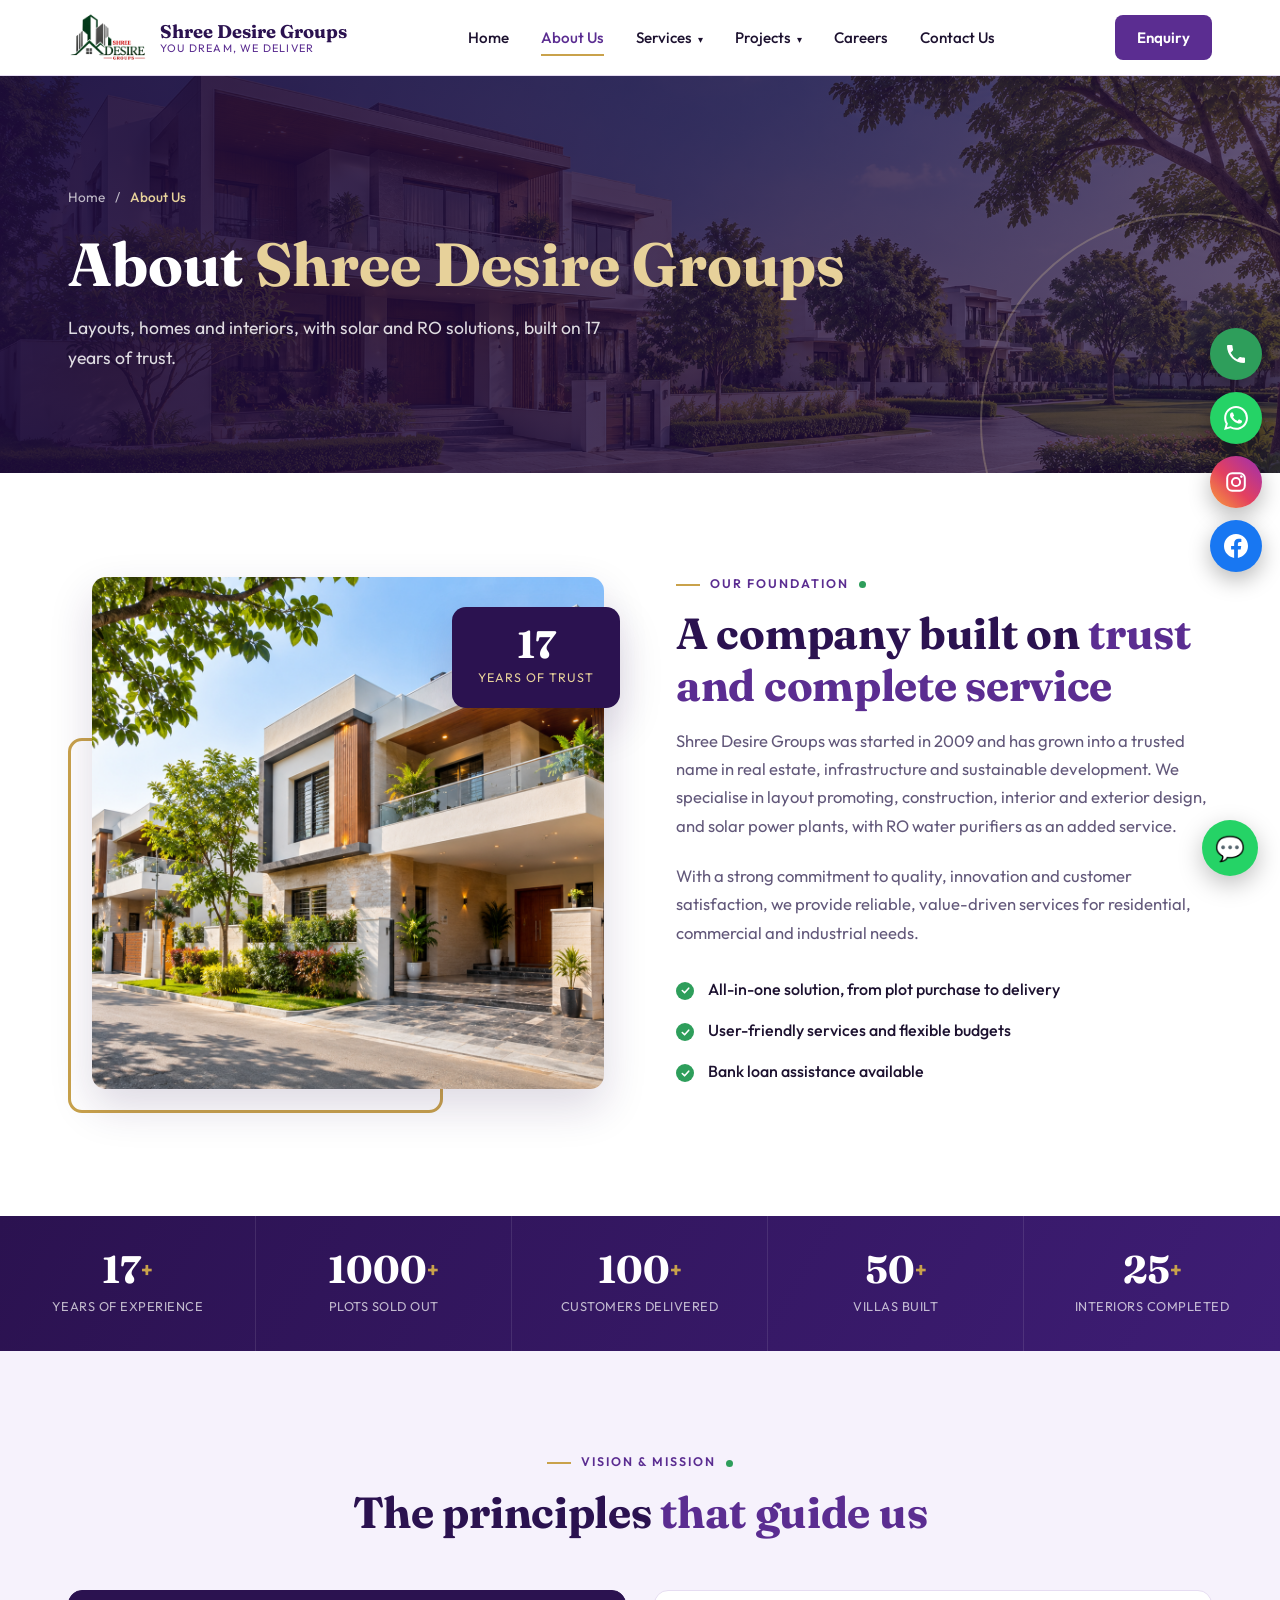
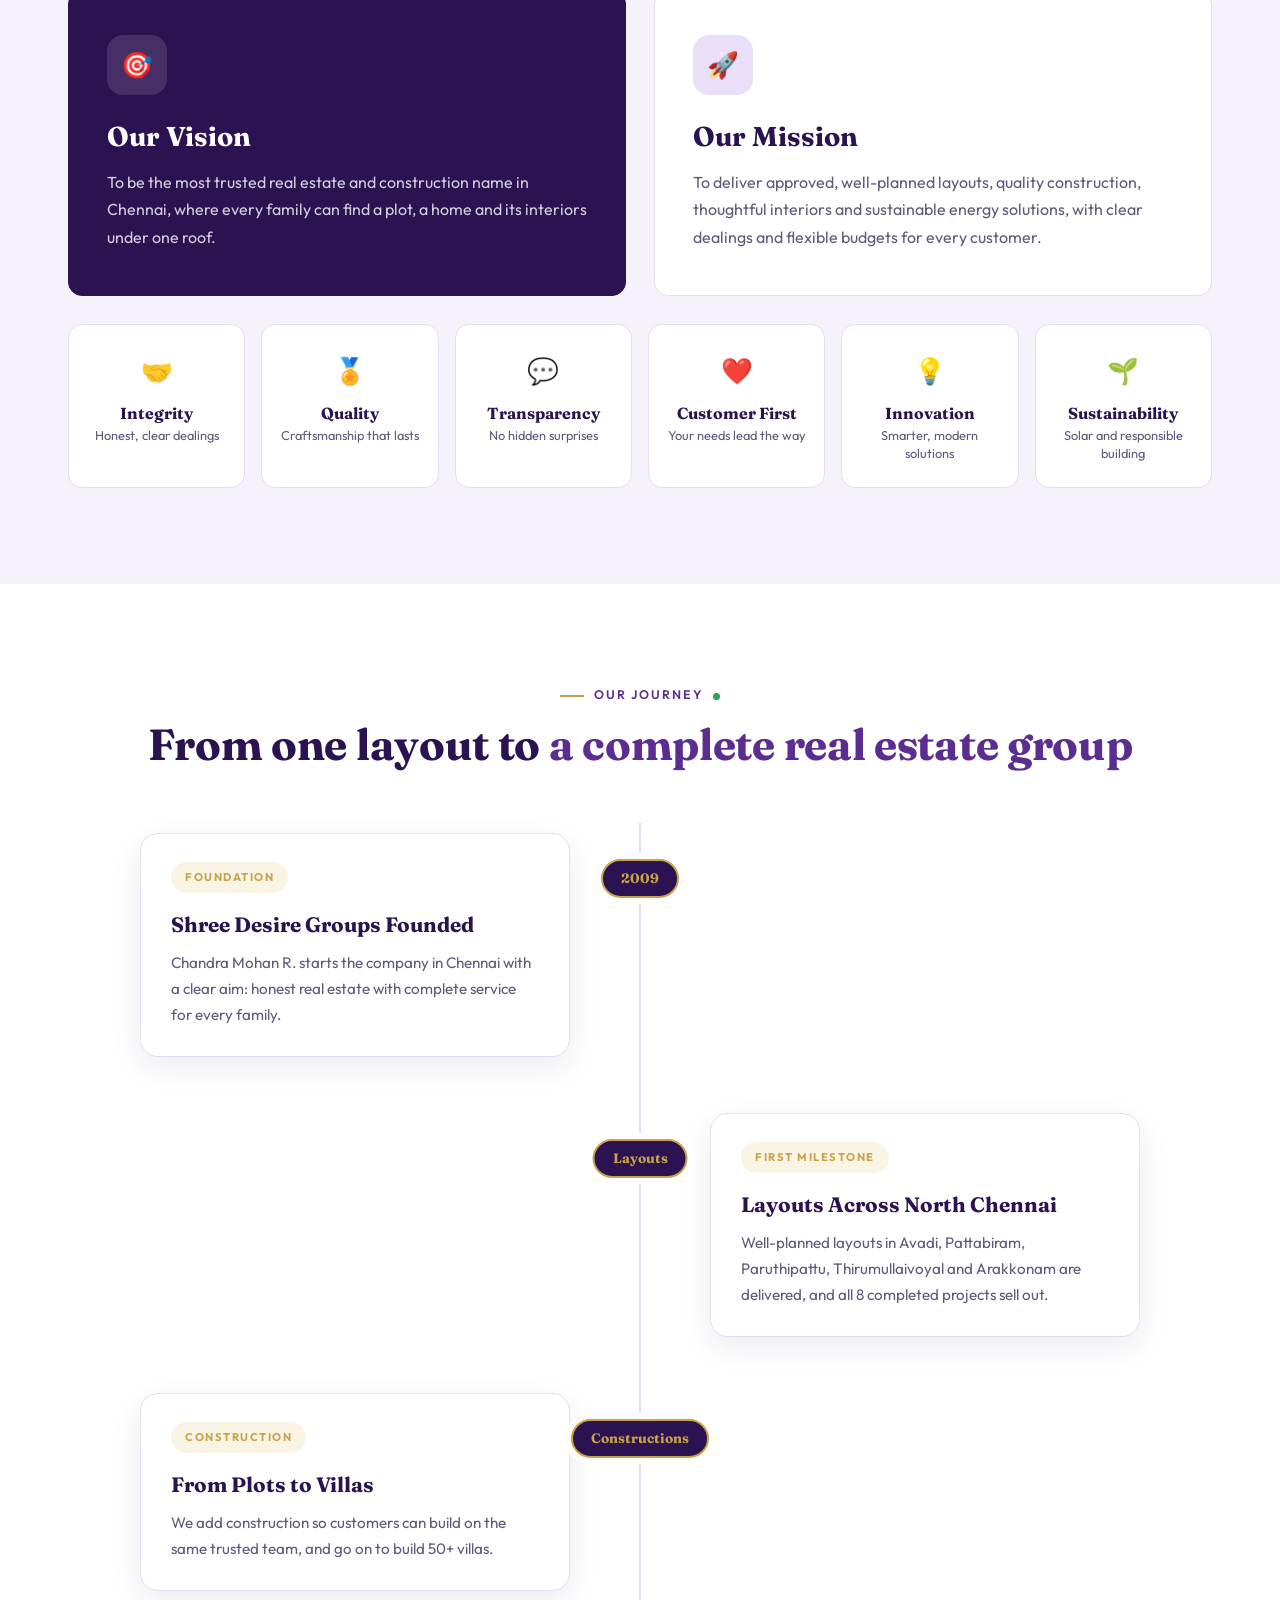
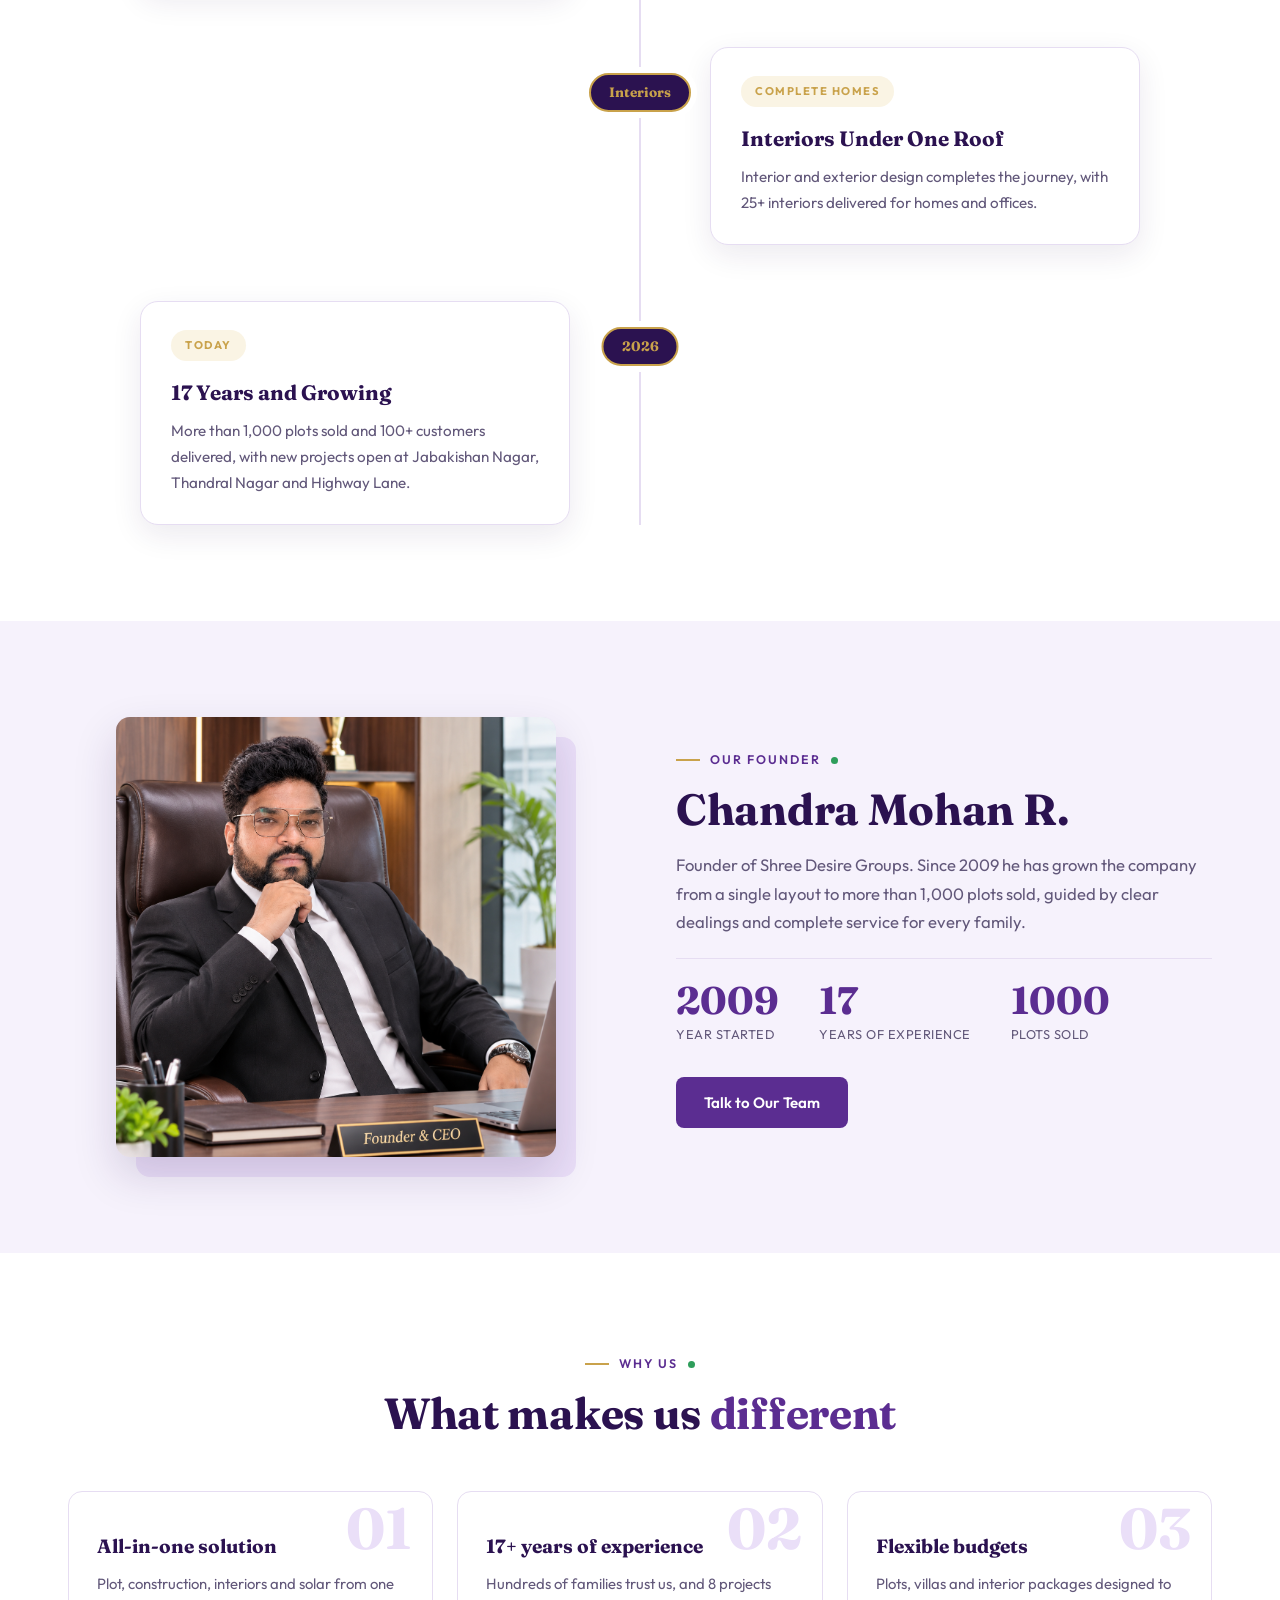
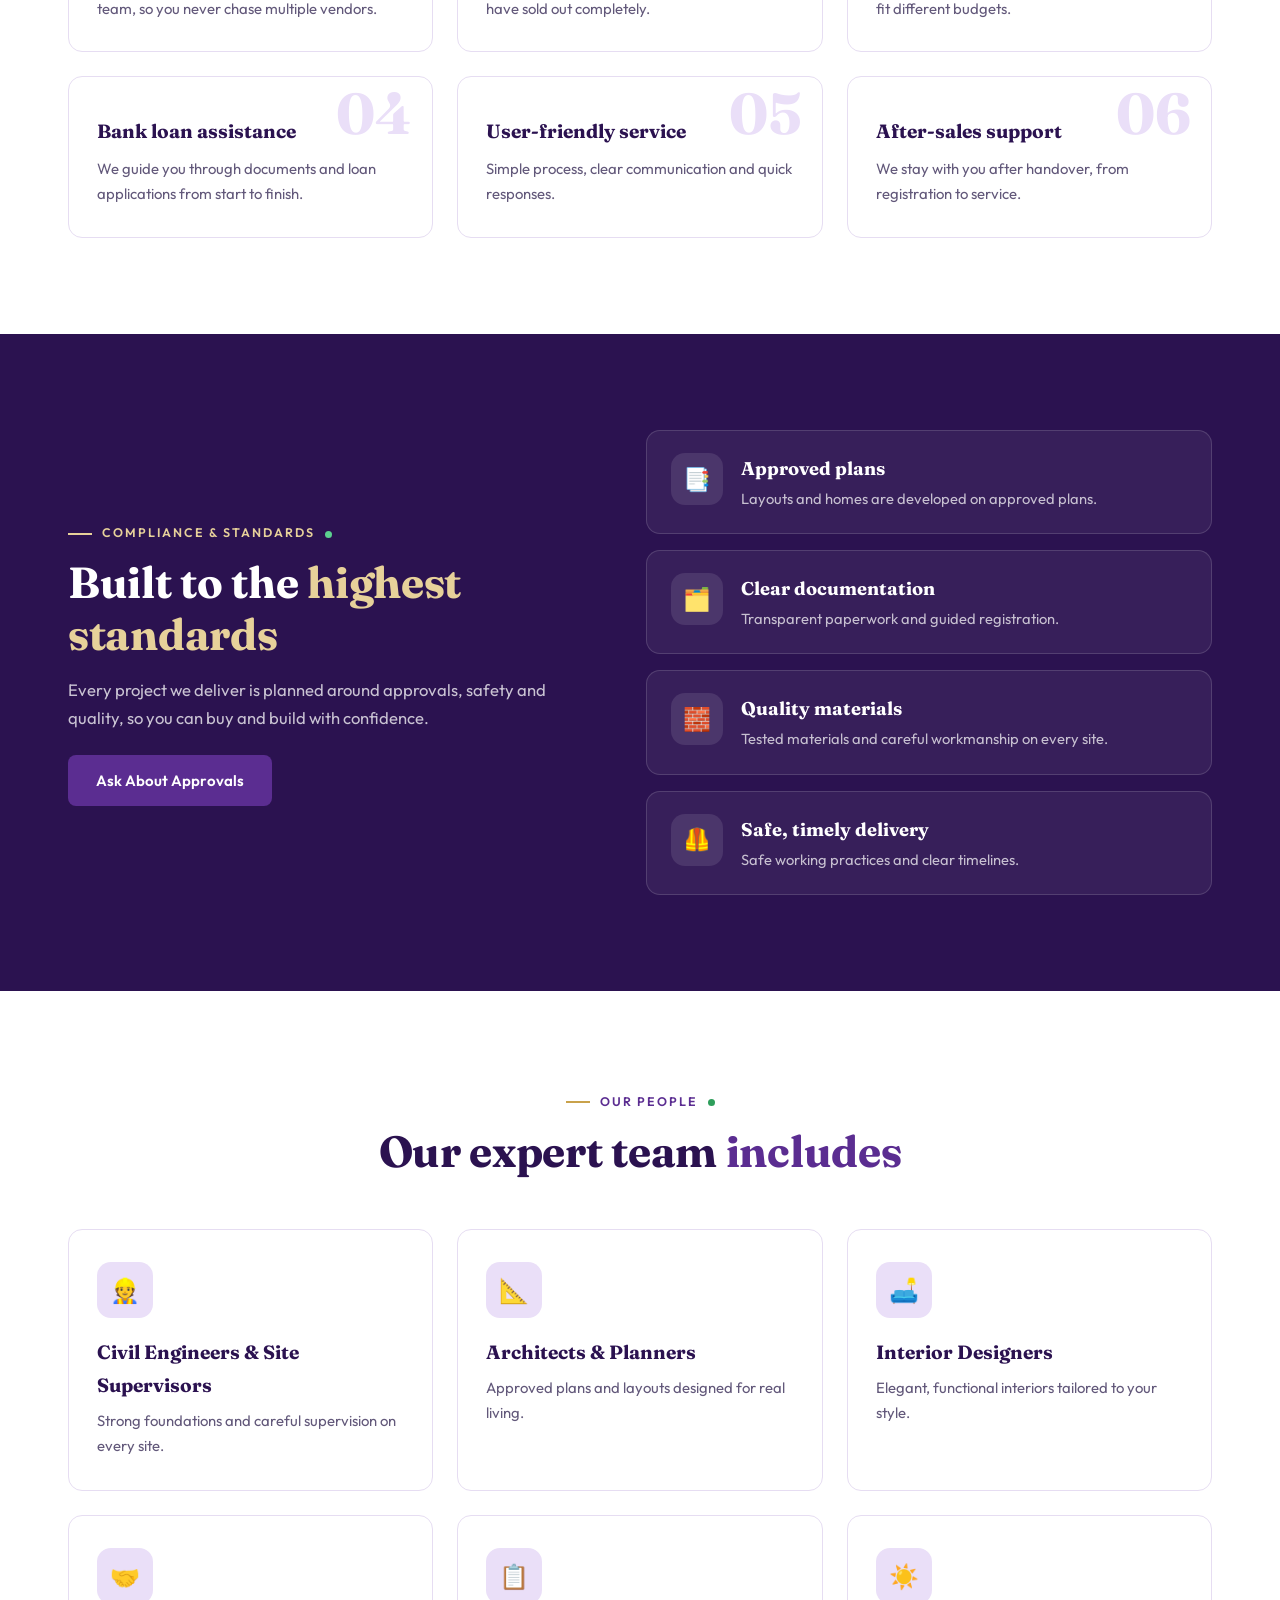
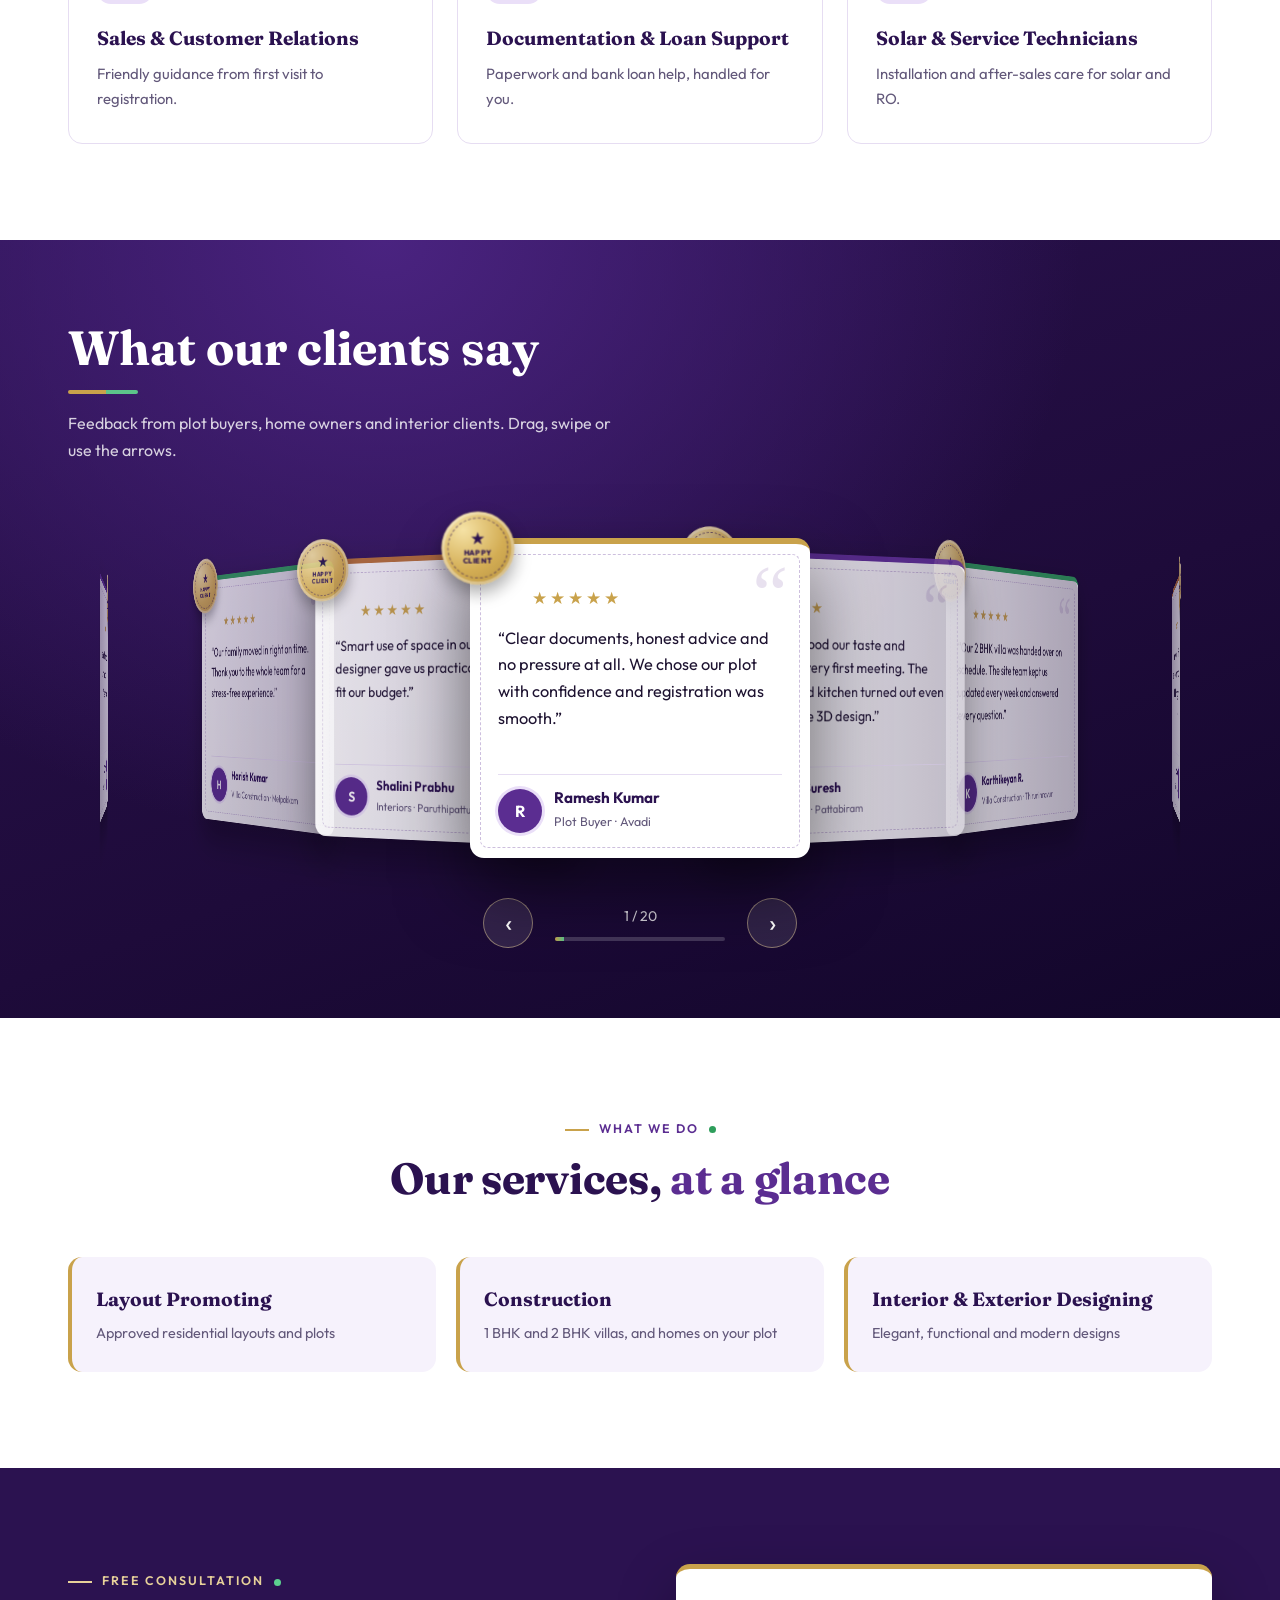
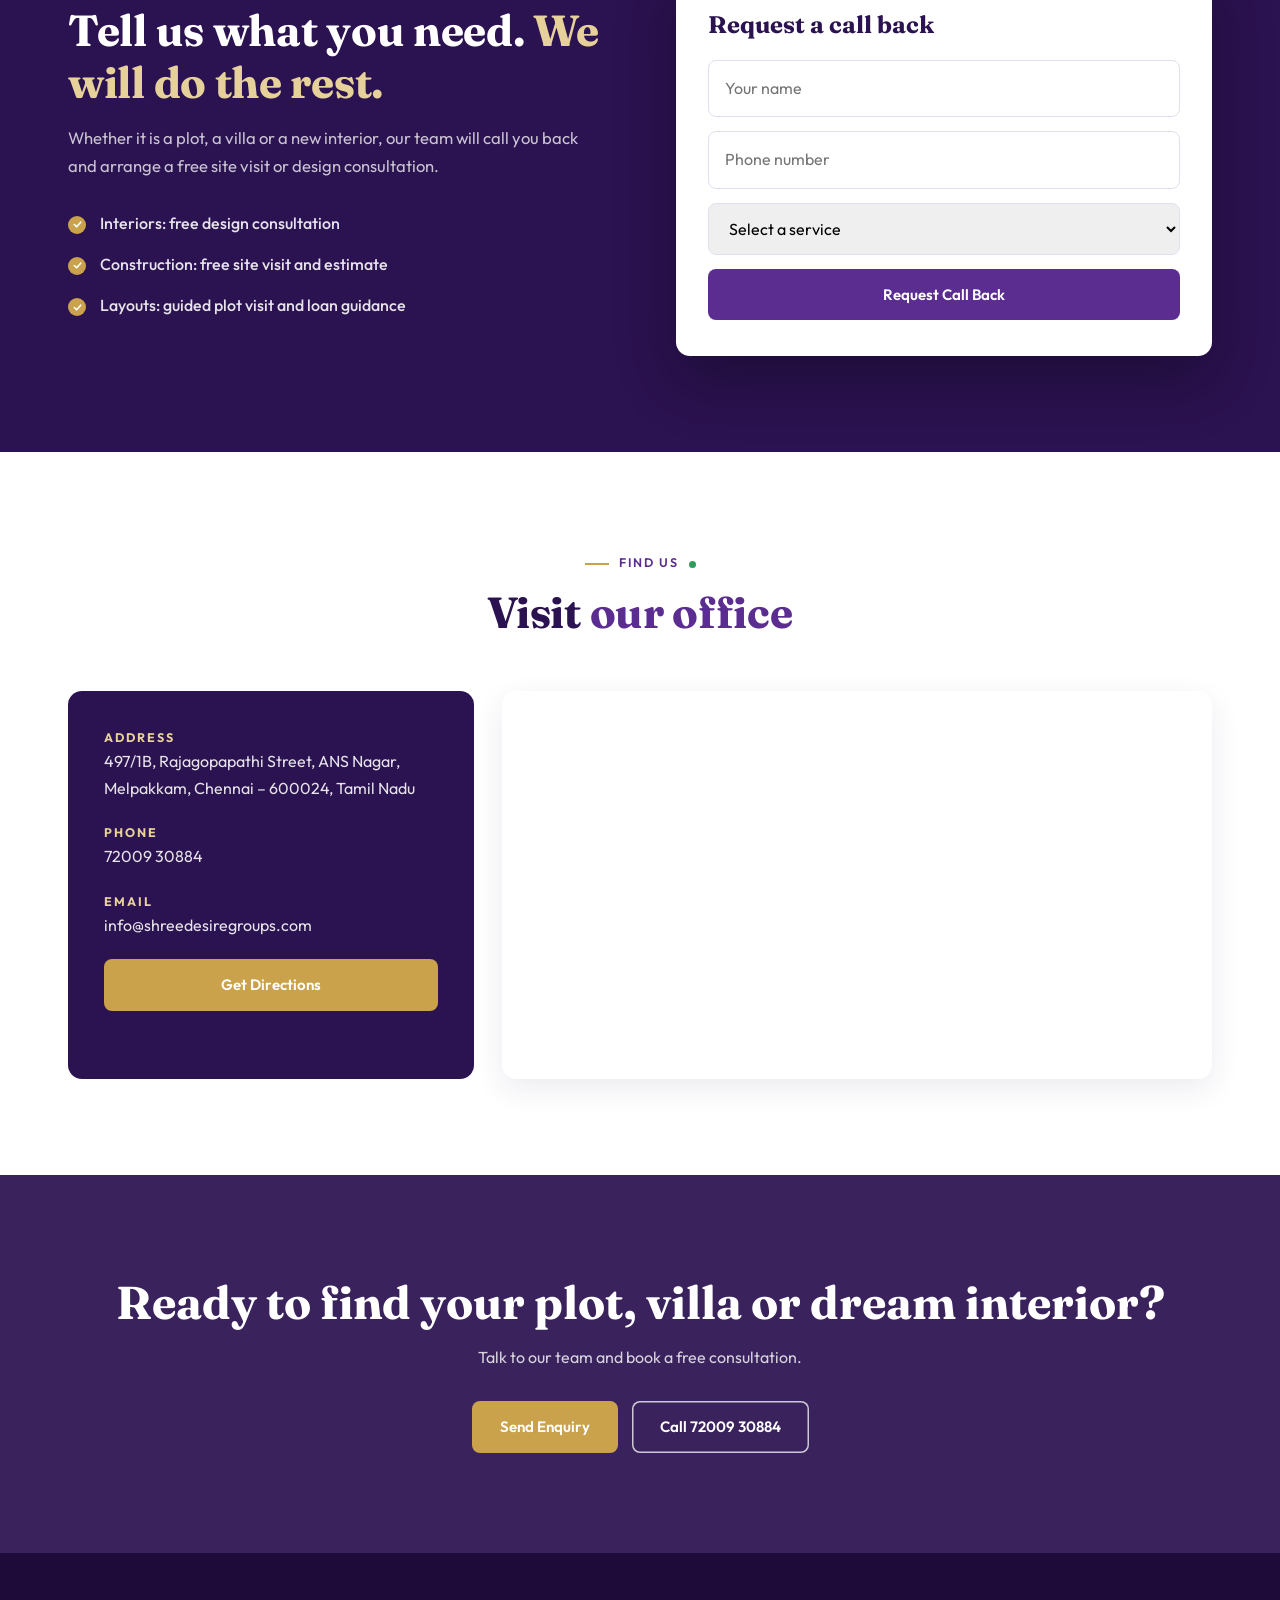
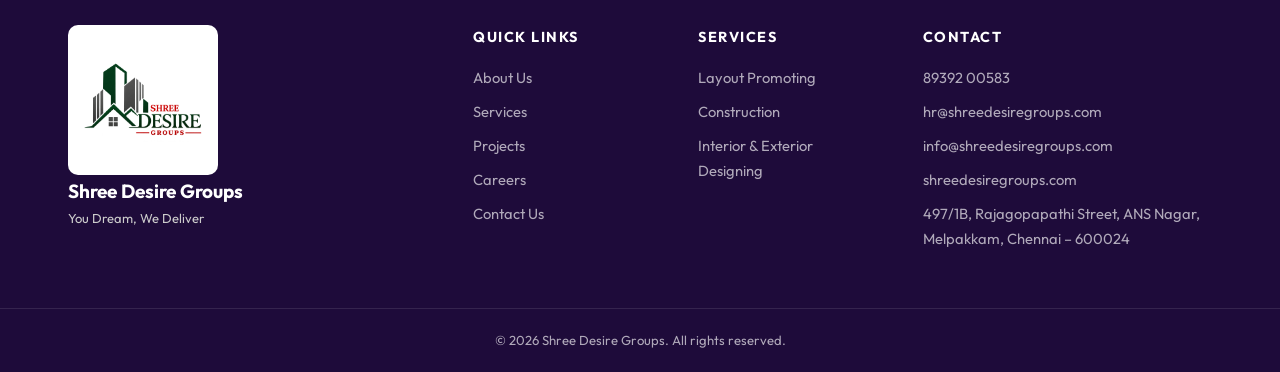
==== commit 46028f79: "Add files via upload" ====
--- a/about.html
+++ b/about.html
@@ -24,10 +24,26 @@
   <nav class="nav" id="nav">
     <a href="index.html">Home</a>
     <a href="about.html" class="active">About Us</a>
-    <div class="dd"><a href="services.html">Services <i>▾</i></a>
-      <div class="dd-menu"><a href="interiors.html">Interiors</a><a href="construction.html">Construction</a><a href="layout-promoting.html">Layout Promoting</a></div></div>
-    <div class="dd"><a href="projects.html">Projects <i>▾</i></a>
-      <div class="dd-menu"><a href="ongoing-projects.html">Ongoing Projects</a><a href="completed-projects.html">Completed Projects</a></div></div>
+   
+<!-- SERVICES DROPDOWN -->
+<div class="dd">
+  <a href="javascript:void(0)">Services <i>▾</i></a>
+  <div class="dd-menu">
+    <a href="layout-promoting.html">Layout Promoting</a>
+    <a href="construction.html">Construction</a>
+    <a href="interiors.html">Interior & Exterior Designing</a>
+  </div>
+</div>
+
+<!-- PROJECTS DROPDOWN -->
+<div class="dd">
+  <a href="javascript:void(0)">Projects <i>▾</i></a>
+  <div class="dd-menu">
+    <a href="ongoing-projects.html">Ongoing Projects</a>
+    <a href="completed-projects.html">Completed Projects</a>
+  </div>
+</div>
+
     <a href="careers.html">Careers</a>
     <a href="contact.html">Contact Us</a>
   </nav>
@@ -89,9 +105,9 @@
     <div class="tl" id="tl"><span class="tl-fill" id="tlFill"></span>
       <div class="tl-item"><span class="tl-year">2009</span><div class="tl-card" data-r="left"><span class="tl-tag">Foundation</span><h4>Shree Desire Groups Founded</h4><p>Chandra Mohan R. starts the company in Chennai with a clear aim: honest real estate with complete service for every family.</p></div></div>
       <div class="tl-item"><span class="tl-year">Layouts</span><div class="tl-card" data-r="right"><span class="tl-tag">First Milestone</span><h4>Layouts Across North Chennai</h4><p>Well-planned layouts in Avadi, Pattabiram, Paruthipattu, Thirumullaivoyal and Arakkonam are delivered, and all 8 completed projects sell out.</p></div></div>
-      <div class="tl-item"><span class="tl-year">Homes</span><div class="tl-card" data-r="left"><span class="tl-tag">Construction</span><h4>From Plots to Villas</h4><p>We add construction so customers can build on the same trusted team, and go on to build 50+ villas.</p></div></div>
+      <div class="tl-item"><span class="tl-year">Constructions</span><div class="tl-card" data-r="left"><span class="tl-tag">Construction</span><h4>From Plots to Villas</h4><p>We add construction so customers can build on the same trusted team, and go on to build 50+ villas.</p></div></div>
       <div class="tl-item"><span class="tl-year">Interiors</span><div class="tl-card" data-r="right"><span class="tl-tag">Complete Homes</span><h4>Interiors Under One Roof</h4><p>Interior and exterior design completes the journey, with 25+ interiors delivered for homes and offices.</p></div></div>
-      <div class="tl-item"><span class="tl-year">Solar &amp; RO</span><div class="tl-card" data-r="left"><span class="tl-tag">Sustainability</span><h4>Beyond Real Estate</h4><p>Solar power plants and RO water purifiers bring clean energy and clean water to homes and businesses.</p></div></div>
+      
       <div class="tl-item"><span class="tl-year">2026</span><div class="tl-card" data-r="right"><span class="tl-tag">Today</span><h4>17 Years and Growing</h4><p>More than 1,000 plots sold and 100+ customers delivered, with new projects open at Jabakishan Nagar, Thandral Nagar and Highway Lane.</p></div></div>
     </div>
   </div>
@@ -194,19 +210,36 @@
   <button class="fab-toggle" id="fabToggle" aria-expanded="true" aria-controls="fab" aria-label="Hide quick contact buttons"><span></span></button>
 </aside>
 
+
 <!-- SERVICES STRIP -->
 <section class="sec">
   <div class="wrap">
-    <div class="sh" data-r="up"><span class="eyebrow">What We Do</span><h2 class="h2">Our services, <em>at a glance</em></h2></div>
+    <div class="sh" data-r="up">
+      <span class="eyebrow">What We Do</span>
+      <h2 class="h2">Our services, <em>at a glance</em></h2>
+    </div>
+
     <div class="areas flex">
-      <a class="area" href="interiors.html" data-r="zoom"><b>Interiors</b><span>Elegant, functional and modern design</span></a>
-      <a class="area" href="construction.html" data-r="zoom" style="--d:.07s"><b>Construction</b><span>1 BHK and 2 BHK villas, and homes on your plot</span></a>
-      <a class="area" href="layout-promoting.html" data-r="zoom" style="--d:.14s"><b>Layout Promoting</b><span>Approved residential plots</span></a>
-      <a class="area" href="solar.html" data-r="zoom" style="--d:.21s"><b>Solar</b><span>Free installation, subsidy assistance</span></a>
-      <a class="area" href="ro-water-purifier.html" data-r="zoom" style="--d:.28s"><b>RO Water Purifier</b><span>Clean, safe drinking water</span></a>
-    </div>
-  </div>
-</section>
+
+      <a class="area" href="#services" data-r="zoom">
+        <b>Layout Promoting</b>
+        <span>Approved residential layouts and plots</span>
+      </a>
+
+      <a class="area" href="#services" data-r="zoom" style="--d:.07s">
+        <b>Construction</b>
+        <span>1 BHK and 2 BHK villas, and homes on your plot</span>
+      </a>
+
+      <a class="area" href="#services" data-r="zoom" style="--d:.14s">
+        <b>Interior & Exterior Designing</b>
+        <span>Elegant, functional and modern designs</span>
+      </a>
+
+    </div>
+  </div>
+</section>
+
 
 <!-- CALL BACK FORM -->
 <section class="sec dark book">
@@ -224,36 +257,99 @@
   </div>
 </section>
 
+
 <!-- FIND US -->
 <section class="sec">
   <div class="wrap">
-    <div class="sh" data-r="up"><span class="eyebrow">Find Us</span><h2 class="h2">Visit <em>our office</em></h2></div>
+
+    <div class="sh" data-r="up">
+      <span class="eyebrow">Find Us</span>
+      <h2 class="h2">Visit <em>our office</em></h2>
+    </div>
+
     <div class="find">
+
       <div class="fcard" data-r="left">
-        <div><h5>Address</h5><p>497/1B, Rajagopapathi Street, ANS Nagar, Melpakkam, Chennai – 600024, Tamil Nadu</p></div>
-        <div><h5>Phone</h5><p><a href="tel:+918939200583">89392 00583</a></p></div>
-        <div><h5>Email</h5><p><a href="mailto:Shreedhanesgroup@gmail.com">Shreedhanesgroup@gmail.com</a></p></div>
-        <a class="btn" target="_blank" rel="noopener" href="https://www.google.com/maps/search/?api=1&query=Rajagopapathi+Street+ANS+Nagar+Melpakkam+Chennai+600024">Get Directions</a>
+
+        <div>
+          <h5>Address</h5>
+          <p>
+            497/1B, Rajagopapathi Street, ANS Nagar,
+            Melpakkam, Chennai – 600024, Tamil Nadu
+          </p>
+        </div>
+
+        <div>
+          <h5>Phone</h5>
+          <p>
+            <a href="tel:+917200930884">72009 30884</a>
+          </p>
+        </div>
+
+        <div>
+          <h5>Email</h5>
+          <p>
+            <a href="mailto:info@shreedesiregroups.com">
+              info@shreedesiregroups.com
+            </a>
+          </p>
+        </div>
+
+        <a
+          class="btn"
+          target="_blank"
+          rel="noopener"
+          href="https://www.google.com/maps/search/?api=1&query=13.151289810915364,80.03942977405381">
+          Get Directions
+        </a>
+
       </div>
-      <div class="map" data-r="right"><iframe title="Office location" loading="lazy" referrerpolicy="no-referrer-when-downgrade" src="https://www.google.com/maps?q=Rajagopapathi+Street+ANS+Nagar+Melpakkam+Chennai+600024&output=embed"></iframe></div>
+
+      <div class="map" data-r="right">
+        <iframe
+          title="Shree Desire Groups - Melpakkam Office"
+          loading="lazy"
+          referrerpolicy="no-referrer-when-downgrade"
+          src="https://www.google.com/maps/embed?pb=!1m18!1m12!1m3!1d3885.176095413518!2d80.03942977405381!3d13.151289810915364!2m3!1f0!2f0!3f0!3m2!1i1024!2i768!4f13.1!3m3!1m2!1s0x3a52897c011343f5%3A0xcdba90c86fb4253d!2sChennai%20systems!5e0!3m2!1sen!2sin!4v1794926186898!5m2!1sen!2sin"
+          width="100%"
+          height="450"
+          style="border:0;"
+          allowfullscreen>
+        </iframe>
+      </div>
+
     </div>
   </div>
 </section>
 
 <!-- CTA -->
-<section class="cta"><div class="wrap" data-r="zoom"><h2>Ready to find your plot, villa or dream interior?</h2><p>Talk to our team and book a free consultation.</p><div class="row c"><button class="btn white" data-open-enquiry>Send Enquiry</button><a href="tel:+918939200583" class="btn ghost-w">Call 89392 00583</a></div></div></section>
+<section class="cta"><div class="wrap" data-r="zoom"><h2>Ready to find your plot, villa or dream interior?</h2><p>Talk to our team and book a free consultation.</p><div class="row c"><button class="btn white" data-open-enquiry>Send Enquiry</button><a href="tel:+917200930884" class="btn ghost-w">Call 72009 30884</a></div></div></section>
 
 <!-- FOOTER -->
 <footer class="foot">
   <div class="wrap fg">
-    <div><a href="index.html" class="brand"><img src="images/logo.png" alt=""><span><b>Shree Desire Groups</b><small>You Dream, We Deliver</small></span></a><p>Interiors, construction and layout promoting, with solar and RO water purifiers, all under one roof.</p></div>
-    <div><h5>Quick Links</h5><a href="about.html">About Us</a><a href="services.html">Services</a><a href="projects.html">Projects</a><a href="careers.html">Careers</a><a href="contact.html">Contact Us</a></div>
-    <div><h5>Services</h5><a href="interiors.html">Interiors</a><a href="construction.html">Construction</a><a href="layout-promoting.html">Layout Promoting</a><a href="solar.html">Solar</a><a href="ro-water-purifier.html">RO Water Purifier</a></div>
-    <div><h5>Contact</h5><a href="tel:+918939200583">89392 00583</a><a href="mailto:Shreedhanesgroup@gmail.com">Shreedhanesgroup@gmail.com</a><span>shreedhanesgroup.com</span><span>497/1B, Rajagopapathi Street, ANS Nagar, Melpakkam, Chennai – 600024</span></div>
+    <div>
+<a href="index.html" class="footer-brand">
+  <img src="images/logo.png" alt="Shree Desire Groups Logo">
+  <span>
+    <b>Shree Desire Groups</b>
+    <small>You Dream, We Deliver</small>
+  </span>
+</a>
+  </div>
+    <div><h5>Quick Links</h5><a href="index.html#about">About Us</a><a href="index.html#services">Services</a><a href="index.html#ongoing">Projects</a><a href="careers.html">Careers</a><a href="index.html#contact">Contact Us</a></div>
+
+<div>
+  <h5>Services</h5>
+  <a href="layout-promoting.html">Layout Promoting</a>
+  <a href="construction.html">Construction</a>
+  <a href="interiors.html">Interior & Exterior Designing</a>
+</div>
+
+    <div><h5>Contact</h5><a href="tel:+918939200583">89392 00583</a><a href="mailto:hr@shreedesiregroups.com">hr@shreedesiregroups.com</a><a href="mailto:info@shreedesiregroups.com">info@shreedesiregroups.com</a><a href="https://shreedesiregroups.com" target="_blank" rel="noopener">shreedesiregroups.com</a><span>497/1B, Rajagopapathi Street, ANS Nagar, Melpakkam, Chennai – 600024</span></div>
   </div>
   <div class="fb">© 2026 Shree Desire Groups. All rights reserved.</div>
 </footer>
-
 <a href="https://wa.me/918939200583" class="wa" target="_blank" rel="noopener" aria-label="WhatsApp">💬</a>
 <button class="totop" id="toTop" aria-label="Back to top">↑</button>
 
--- a/css/style.css
+++ b/css/style.css
@@ -1,39 +1,39 @@
 /* Shree Desire Groups — v4: clean, professional light-green theme */
-:root{--bg:#fff;--soft:#F3F9F4;--tint:#E3F1E6;--green:#1E7B4A;--green-d:#0F4C2F;--ink:#13261C;--mute:#5B6B61;--line:#E1ECE4;--accent:#C9A24B;--r:14px;--sh:0 10px 30px rgba(15,76,47,.08);--sh2:0 18px 44px rgba(15,76,47,.14);--ease:cubic-bezier(.2,.7,.2,1);--fd:'Fraunces',Georgia,serif;--fb:'Outfit',sans-serif;--hh:76px}
+:root{--bg:#fff;--soft:#F6F2FC;--tint:#EADFF8;--purple:#5B2D91;--purple-d:#2B1250;--leaf:#2E9E5B;--ink:#1D1230;--mute:#62587A;--line:#E6DDF2;--accent:#C9A24B;--r:14px;--sh:0 10px 30px rgba(43,18,80,.09);--sh2:0 18px 44px rgba(43,18,80,.16);--ease:cubic-bezier(.2,.7,.2,1);--fd:'Fraunces',Georgia,serif;--fb:'Outfit',sans-serif;--hh:76px}
 *,*::before,*::after{box-sizing:border-box;margin:0;padding:0}
 html{scroll-behavior:smooth;scroll-padding-top:var(--hh)}
 body{font-family:var(--fb);color:var(--ink);background:var(--bg);line-height:1.7;font-size:16px;overflow-x:hidden}
 img{max-width:100%;display:block;background:var(--tint)}a{text-decoration:none;color:inherit}ul{list-style:none}button{cursor:pointer;border:0;background:none;font:inherit;color:inherit}
-:focus-visible{outline:3px solid var(--green);outline-offset:3px}
+:focus-visible{outline:3px solid var(--purple);outline-offset:3px}
 .wrap{max-width:1200px;margin:0 auto;padding:0 28px}
-.sec{padding:96px 0;position:relative}.mint{background:var(--soft)}.dark{background:var(--green-d);color:#fff}
+.sec{padding:96px 0;position:relative}.mint{background:var(--soft)}.dark{background:var(--purple-d);color:#fff}
 .two{display:grid;grid-template-columns:1fr 1fr;gap:72px;align-items:center}.two.rev>:first-child{order:1}
 .ctr{text-align:center;margin-top:48px}
 .glow,.blob,.orb,.ring{display:none}
 
 /* type */
-.eyebrow{display:inline-block;font-size:.78rem;font-weight:600;letter-spacing:2px;text-transform:uppercase;color:var(--green);margin-bottom:14px;position:relative;padding-left:34px}
+.eyebrow{display:inline-block;font-size:.78rem;font-weight:600;letter-spacing:2px;text-transform:uppercase;color:var(--purple);margin-bottom:14px;position:relative;padding-left:34px}
 .eyebrow::before{content:'';position:absolute;left:0;top:50%;width:24px;height:2px;background:var(--accent)}
 .eyebrow.lt{color:#E7D19A}.eyebrow.lt::before{background:#E7D19A}
-.h2{font-family:var(--fd);font-weight:700;font-size:clamp(1.9rem,3.4vw,2.8rem);line-height:1.18;margin-bottom:16px;color:var(--green-d);letter-spacing:-.3px}.h2.w{color:#fff}
-.h2 em,.hero h1 em{font-style:normal;color:var(--green)}.dark .h2 em,.hero h1 em{color:#E7D19A}
+.h2{font-family:var(--fd);font-weight:700;font-size:clamp(1.9rem,3.4vw,2.8rem);line-height:1.18;margin-bottom:16px;color:var(--purple-d);letter-spacing:-.3px}.h2.w{color:#fff}
+.h2 em,.hero h1 em{font-style:normal;color:var(--purple)}.dark .h2 em,.hero h1 em{color:#E7D19A}
 .lead{color:var(--mute);margin-bottom:22px;font-size:1.04rem}.lead.w{color:rgba(255,255,255,.75)}.lead.c{max-width:620px;margin:0 auto}
 .sh{text-align:center;margin-bottom:52px}
 
 /* buttons */
-.btn{display:inline-flex;align-items:center;justify-content:center;gap:8px;padding:13px 28px;border-radius:8px;background:var(--green);color:#fff;font-weight:600;font-size:.94rem;transition:background .3s,transform .3s var(--ease),box-shadow .3s;position:relative;overflow:hidden}
-.btn:hover{background:var(--green-d);transform:translateY(-2px);box-shadow:0 10px 24px rgba(15,76,47,.25)}
+.btn{display:inline-flex;align-items:center;justify-content:center;gap:8px;padding:13px 28px;border-radius:8px;background:var(--purple);color:#fff;font-weight:600;font-size:.94rem;transition:background .3s,transform .3s var(--ease),box-shadow .3s;position:relative;overflow:hidden}
+.btn:hover{background:var(--purple-d);transform:translateY(-2px);box-shadow:0 10px 24px rgba(43,18,80,.25)}
 .btn.sm{padding:10px 22px}
-.btn.ghost{background:transparent;color:var(--green);box-shadow:inset 0 0 0 1.5px var(--green)}.btn.ghost:hover{background:var(--green);color:#fff}
-.btn.ghost-w{background:transparent;box-shadow:inset 0 0 0 1.5px rgba(255,255,255,.75)}.btn.ghost-w:hover{background:#fff;color:var(--green-d)}
-.btn.white{background:#fff;color:var(--green-d)}.btn.white:hover{background:var(--tint);color:var(--green-d)}
+.btn.ghost{background:transparent;color:var(--purple);box-shadow:inset 0 0 0 1.5px var(--purple)}.btn.ghost:hover{background:var(--purple);color:#fff}
+.btn.ghost-w{background:transparent;box-shadow:inset 0 0 0 1.5px rgba(255,255,255,.75)}.btn.ghost-w:hover{background:#fff;color:var(--purple-d)}
+.btn.white{background:#fff;color:var(--purple-d)}.btn.white:hover{background:var(--tint);color:var(--purple-d)}
 .hero .btn:first-child,.acard .btn,.cta .btn.white{background:var(--accent);color:#fff}.hero .btn:first-child:hover,.acard .btn:hover{background:#b08a38}
 .row{display:flex;flex-wrap:wrap;gap:14px}.row.c{justify-content:center}
 
 /* loader / progress */
 #preloader{position:fixed;inset:0;background:#fff;display:grid;place-items:center;z-index:9999;transition:opacity .6s,visibility .6s}#preloader.hidden{opacity:0;visibility:hidden}
 .pre{text-align:center}.pre img{width:90px;margin:0 auto 20px;background:none;animation:pulse 1.4s ease infinite}
-.pre-bar{width:180px;height:3px;background:var(--tint);border-radius:3px;overflow:hidden}.pre-bar span{display:block;height:100%;width:0;background:var(--green);animation:load 1.5s forwards}
+.pre-bar{width:180px;height:3px;background:var(--tint);border-radius:3px;overflow:hidden}.pre-bar span{display:block;height:100%;width:0;background:var(--purple);animation:load 1.5s forwards}
 @keyframes load{to{width:100%}}@keyframes pulse{50%{transform:scale(.93);opacity:.7}}
 .progress{position:fixed;top:0;left:0;height:3px;width:0;background:var(--accent);z-index:1200}
 
@@ -41,25 +41,25 @@
 .hdr{position:sticky;top:0;z-index:1000;height:var(--hh);display:flex;align-items:center;justify-content:space-between;gap:20px;padding:0 max(28px,calc((100% - 1200px)/2 + 28px));background:rgba(255,255,255,.96);backdrop-filter:blur(10px);border-bottom:1px solid var(--line);transition:box-shadow .3s}
 .hdr.sc{box-shadow:var(--sh)}
 .brand{display:flex;align-items:center;gap:12px}.brand img{width:80px;height:80px;object-fit:contain;background:none}
-.brand span{display:flex;flex-direction:column;line-height:1.15}.brand b{font-family:var(--fd);font-size:1.15rem;font-weight:700;color:var(--green-d)}.brand small{font-size:.68rem;color:var(--green);letter-spacing:1.2px;text-transform:uppercase}
+.brand span{display:flex;flex-direction:column;line-height:1.15}.brand b{font-family:var(--fd);font-size:1.15rem;font-weight:700;color:var(--purple-d)}.brand small{font-size:.68rem;color:var(--purple);letter-spacing:1.2px;text-transform:uppercase}
 .nav{display:flex;align-items:center;gap:2px}
 .nav>a,.dd>a{display:block;padding:10px 15px;font-weight:500;font-size:.95rem;color:var(--ink);position:relative;transition:color .3s}
 .nav>a::after,.dd>a::after{content:'';position:absolute;left:15px;right:15px;bottom:4px;height:2px;background:var(--accent);transform:scaleX(0);transition:transform .35s var(--ease)}
-.nav>a:hover,.dd:hover>a,.nav .active{color:var(--green)}.nav>a:hover::after,.dd:hover>a::after,.nav .active::after{transform:scaleX(1)}
+.nav>a:hover,.dd:hover>a,.nav .active{color:var(--purple)}.nav>a:hover::after,.dd:hover>a::after,.nav .active::after{transform:scaleX(1)}
 .dd{position:relative}.dd i{font-style:normal;font-size:.65rem;margin-left:3px}
 .dd-menu{position:absolute;top:100%;left:0;min-width:220px;background:#fff;border:1px solid var(--line);border-top:3px solid var(--accent);border-radius:0 0 var(--r) var(--r);padding:8px 0;box-shadow:var(--sh2);opacity:0;visibility:hidden;transform:translateY(10px);transition:.3s var(--ease)}
 .dd:hover .dd-menu,.dd:focus-within .dd-menu{opacity:1;visibility:visible;transform:none}
-.dd-menu a{display:block;padding:10px 20px;font-size:.92rem;transition:.25s}.dd-menu a:hover{background:var(--soft);color:var(--green);padding-left:26px}
+.dd-menu a{display:block;padding:10px 20px;font-size:.92rem;transition:.25s}.dd-menu a:hover{background:var(--soft);color:var(--purple);padding-left:26px}
 .hdr-act{display:flex;align-items:center;gap:12px}
-.burger{display:none;flex-direction:column;gap:5px;width:28px}.burger span{height:2px;background:var(--green-d);transition:.3s}
+.burger{display:none;flex-direction:column;gap:5px;width:28px}.burger span{height:2px;background:var(--purple-d);transition:.3s}
 .burger.x span:nth-child(1){transform:translateY(7px) rotate(45deg)}.burger.x span:nth-child(2){opacity:0}.burger.x span:nth-child(3){transform:translateY(-7px) rotate(-45deg)}
 
 /* hero */
-.hero{position:relative;height:calc(100vh - var(--hh));min-height:520px;max-height:700px;overflow:hidden;background:var(--green-d)}
+.hero{position:relative;height:calc(100vh - var(--hh));min-height:520px;max-height:700px;overflow:hidden;background:var(--purple-d)}
 .slide{position:absolute;inset:0;opacity:0;visibility:hidden;transition:opacity 1s,visibility 1s}.slide.on{opacity:1;visibility:visible}
 .slide::before{content:'';position:absolute;inset:0;background:var(--img) center/cover;transform:scale(1.03)}.slide.on::before{animation:kb 9s ease-out forwards}
 @keyframes kb{to{transform:scale(1.12)}}
-.shade{position:absolute;inset:0;background:linear-gradient(90deg,rgba(10,45,28,.88) 0%,rgba(10,45,28,.62) 45%,rgba(10,45,28,.15) 100%)}
+.shade{position:absolute;inset:0;background:linear-gradient(90deg,rgba(30,11,58,.88) 0%,rgba(30,11,58,.62) 45%,rgba(30,11,58,.15) 100%)}
 .copy{position:relative;z-index:2;height:100%;max-width:1200px;margin:0 auto;padding:0 28px;display:flex;flex-direction:column;justify-content:center;align-items:flex-start;color:#fff}
 .copy>*{opacity:0;transform:translateY(30px)}.slide.on .copy>*{animation:up .8s var(--ease) forwards}.slide.on .copy>:nth-child(2){animation-delay:.15s}.slide.on .copy>:nth-child(3){animation-delay:.3s}.slide.on .copy>:nth-child(4){animation-delay:.45s}
 @keyframes up{to{opacity:1;transform:none}}
@@ -70,26 +70,26 @@
 .dots{position:absolute;left:50%;transform:translateX(-50%);bottom:28px;display:flex;gap:8px;z-index:3}.dots button{width:10px;height:10px;border-radius:10px;background:rgba(255,255,255,.5);transition:.4s}.dots button.on{width:32px;background:var(--accent)}
 
 /* stats */
-.stats{display:grid;grid-template-columns:repeat(5,1fr);padding:0;max-width:none;background:var(--green-d);color:#fff}
+.stats{display:grid;grid-template-columns:repeat(5,1fr);padding:0;max-width:none;background:var(--purple-d);color:#fff}
 .stat{text-align:center;padding:34px 12px;border-right:1px solid rgba(255,255,255,.1)}.stat:last-child{border:0}
 .stat b{font-family:var(--fd);font-weight:700;font-size:2.4rem;line-height:1;color:#fff}.stat sup{font-size:1.3rem;color:var(--accent);font-weight:700}.stat span{display:block;font-size:.8rem;color:rgba(255,255,255,.7);letter-spacing:.5px;text-transform:uppercase;margin-top:4px}
 
 /* marquee: simple, straight */
 .marq{overflow:hidden;background:var(--soft);padding:18px 0;border-bottom:1px solid var(--line);margin:0}
 .marq-t{display:flex;width:max-content;white-space:nowrap;animation:mq 40s linear infinite}.marq:hover .marq-t{animation-play-state:paused}
-.marq span{color:var(--green-d);font-family:var(--fd);font-size:1.05rem;font-weight:600;padding:0 26px}.marq i{color:var(--accent);font-style:normal}
+.marq span{color:var(--purple-d);font-family:var(--fd);font-size:1.05rem;font-weight:600;padding:0 26px}.marq i{color:var(--accent);font-style:normal}
 @keyframes mq{to{transform:translateX(-50%)}}
 
 /* about / founder */
 .morph-wrap{position:relative;padding:0 0 24px 24px}
 .morph-wrap::before{content:'';position:absolute;left:0;bottom:0;width:70%;height:70%;border:3px solid var(--accent);border-radius:var(--r);z-index:0}
 .morph{position:relative;z-index:1;width:100%;height:480px;object-fit:cover;border-radius:var(--r);box-shadow:var(--sh2)}
-.float-card{position:absolute;right:-16px;top:30px;z-index:2;background:var(--green-d);color:#fff;border-radius:var(--r);padding:18px 26px;text-align:center;box-shadow:var(--sh2)}
+.float-card{position:absolute;right:-16px;top:30px;z-index:2;background:var(--purple-d);color:#fff;border-radius:var(--r);padding:18px 26px;text-align:center;box-shadow:var(--sh2)}
 .float-card b{font-family:var(--fd);font-size:2.4rem;line-height:1;display:block;color:#fff}.float-card span{font-size:.78rem;color:#E7D19A;letter-spacing:1px;text-transform:uppercase}
 .ticks{margin-bottom:28px}.ticks li{padding:7px 0 7px 32px;position:relative;font-weight:500}
-.ticks li::before{content:'';position:absolute;left:0;top:13px;width:18px;height:18px;border-radius:50%;background:var(--green) url("data:image/svg+xml,%3Csvg xmlns='http://www.w3.org/2000/svg' viewBox='0 0 24 24' fill='none' stroke='white' stroke-width='3.5' stroke-linecap='round' stroke-linejoin='round'%3E%3Cpath d='M5 12l5 5 9-10'/%3E%3C/svg%3E") center/11px no-repeat}
+.ticks li::before{content:'';position:absolute;left:0;top:13px;width:18px;height:18px;border-radius:50%;background:var(--purple) url("data:image/svg+xml,%3Csvg xmlns='http://www.w3.org/2000/svg' viewBox='0 0 24 24' fill='none' stroke='white' stroke-width='3.5' stroke-linecap='round' stroke-linejoin='round'%3E%3Cpath d='M5 12l5 5 9-10'/%3E%3C/svg%3E") center/11px no-repeat}
 .ticks.lt li{color:rgba(255,255,255,.88)}.ticks.lt li::before{background-color:var(--accent)}
-.facts{display:flex;gap:40px;flex-wrap:wrap;margin-bottom:30px;padding-top:22px;border-top:1px solid var(--line)}.facts b{display:block;font-family:var(--fd);font-size:2.4rem;font-weight:700;color:var(--green);line-height:1}.facts span{font-size:.8rem;color:var(--mute);text-transform:uppercase;letter-spacing:.5px}
+.facts{display:flex;gap:40px;flex-wrap:wrap;margin-bottom:30px;padding-top:22px;border-top:1px solid var(--line)}.facts b{display:block;font-family:var(--fd);font-size:2.4rem;font-weight:700;color:var(--purple);line-height:1}.facts span{font-size:.8rem;color:var(--mute);text-transform:uppercase;letter-spacing:.5px}
 .founder-pic{max-width:420px;margin:0 auto;position:relative}
 .founder-pic::before{content:'';position:absolute;inset:20px -20px -20px 20px;background:var(--tint);border-radius:var(--r)}
 .founder-pic img{position:relative;width:100%;height:500px;object-fit:cover;object-position:top;border-radius:var(--r);box-shadow:var(--sh2)}
@@ -99,7 +99,7 @@
 .simg{position:relative;border-radius:var(--r);overflow:hidden;box-shadow:var(--sh2)}
 .simg img{width:100%;height:400px;object-fit:cover;transition:transform .9s var(--ease)}.srow:hover .simg img{transform:scale(1.05)}
 .flag{position:absolute;top:18px;left:18px;background:var(--accent);color:#fff;font-weight:600;font-size:.78rem;padding:6px 14px;border-radius:6px;letter-spacing:.5px}
-.srow h3{font-family:var(--fd);font-weight:700;font-size:clamp(1.7rem,2.6vw,2.3rem);margin-bottom:12px;color:var(--green-d)}.srow p{color:var(--mute);margin-bottom:18px}
+.srow h3{font-family:var(--fd);font-weight:700;font-size:clamp(1.7rem,2.6vw,2.3rem);margin-bottom:12px;color:var(--purple-d)}.srow p{color:var(--mute);margin-bottom:18px}
 
 /* cards + icon tiles */
 .grid3{display:grid;grid-template-columns:repeat(3,1fr);gap:24px}
@@ -107,8 +107,8 @@
 .card:hover,.why:hover{box-shadow:var(--sh2);border-color:transparent;transform:translateY(-6px)}
 .card::after,.why::after{content:'';position:absolute;left:28px;right:28px;bottom:0;height:3px;background:var(--accent);transform:scaleX(0);transform-origin:left;transition:transform .5s var(--ease)}.card:hover::after,.why:hover::after{transform:scaleX(1)}
 .card i,.why i,.amen i,.acard i{font-style:normal;font-size:1.5rem;width:56px;height:56px;border-radius:14px;background:var(--tint);display:grid;place-items:center;margin-bottom:18px;transition:background .3s,transform .4s var(--ease)}
-.card:hover i,.why:hover i{background:var(--green);transform:rotate(-6deg) scale(1.06)}
-.card h4,.why h4{font-family:var(--fd);font-size:1.2rem;margin-bottom:6px;color:var(--green-d)}.card p,.why p{color:var(--mute);font-size:.93rem}
+.card:hover i,.why:hover i{background:var(--purple);transform:rotate(-6deg) scale(1.06)}
+.card h4,.why h4{font-family:var(--fd);font-size:1.2rem;margin-bottom:6px;color:var(--purple-d)}.card p,.why p{color:var(--mute);font-size:.93rem}
 
 /* styles */
 .styles{display:grid;grid-template-columns:repeat(4,1fr);gap:20px}
@@ -116,34 +116,34 @@
 .sty:hover{transform:translateY(-6px);box-shadow:var(--sh2)}
 .sty b{font-family:var(--fd);font-size:1.5rem;position:relative}.sty p{position:relative;opacity:.85;font-size:.9rem}
 .sty::before{content:'';position:absolute;width:180px;height:180px;border-radius:50%;background:rgba(255,255,255,.1);right:-50px;top:-50px;transition:transform .6s var(--ease)}.sty:hover::before{transform:scale(2.2)}
-.s1{background:linear-gradient(160deg,#1E7B4A,#0F4C2F)}.s2{background:linear-gradient(160deg,#3d9a6a,#1E7B4A)}.s3{background:linear-gradient(160deg,#B58F3E,#7a5d1e)}.s4{background:linear-gradient(160deg,#7d9a87,#3f5c4b)}
+.s1{background:linear-gradient(160deg,#5B2D91,#2B1250)}.s2{background:linear-gradient(160deg,#7C4DB8,#5B2D91)}.s3{background:linear-gradient(160deg,#B58F3E,#7a5d1e)}.s4{background:linear-gradient(160deg,#9B86B8,#4D3A78)}
 
 /* before/after */
 .ba{position:relative;border-radius:var(--r);overflow:hidden;aspect-ratio:4/3;box-shadow:0 24px 60px rgba(0,0,0,.35);--p:50%}
 .ba img{position:absolute;inset:0;width:100%;height:100%;object-fit:cover}.ba .after{clip-path:inset(0 0 0 var(--p))}
 .ba-line{position:absolute;top:0;bottom:0;left:var(--p);width:3px;background:#fff;transform:translateX(-50%);pointer-events:none}
-.ba-line::after{content:'↔';position:absolute;top:50%;left:50%;transform:translate(-50%,-50%);width:44px;height:44px;border-radius:50%;background:#fff;color:var(--green-d);display:grid;place-items:center;font-weight:700;box-shadow:0 4px 16px rgba(0,0,0,.3)}
+.ba-line::after{content:'↔';position:absolute;top:50%;left:50%;transform:translate(-50%,-50%);width:44px;height:44px;border-radius:50%;background:#fff;color:var(--purple-d);display:grid;place-items:center;font-weight:700;box-shadow:0 4px 16px rgba(0,0,0,.3)}
 .ba input{position:absolute;inset:0;width:100%;height:100%;opacity:0;cursor:ew-resize}
-.ba-l{position:absolute;top:16px;background:rgba(15,76,47,.9);color:#fff;font-size:.75rem;font-weight:600;padding:5px 14px;border-radius:6px;pointer-events:none;letter-spacing:.5px}.l1{left:16px}.l2{right:16px}
+.ba-l{position:absolute;top:16px;background:rgba(43,18,80,.9);color:#fff;font-size:.75rem;font-weight:600;padding:5px 14px;border-radius:6px;pointer-events:none;letter-spacing:.5px}.l1{left:16px}.l2{right:16px}
 
 /* packages */
 .pk{align-items:stretch}
 .pack{background:#fff;border:1px solid var(--line);border-radius:var(--r);padding:38px 30px;position:relative;display:flex;flex-direction:column;transition:box-shadow .4s,transform .4s var(--ease)}.pack:hover{box-shadow:var(--sh2);transform:translateY(-6px)}
-.pack h4{font-family:var(--fd);font-size:1.5rem;color:var(--green-d)}.pack>p{color:var(--mute);margin-bottom:18px}.pack .ticks{flex:1}
-.pack.hot{background:var(--green-d);color:#fff;border-color:var(--green-d);box-shadow:var(--sh2)}.pack.hot h4{color:#fff}.pack.hot>p{color:rgba(255,255,255,.7)}.pack.hot .ticks li::before{background-color:var(--accent)}
+.pack h4{font-family:var(--fd);font-size:1.5rem;color:var(--purple-d)}.pack>p{color:var(--mute);margin-bottom:18px}.pack .ticks{flex:1}
+.pack.hot{background:var(--purple-d);color:#fff;border-color:var(--purple-d);box-shadow:var(--sh2)}.pack.hot h4{color:#fff}.pack.hot>p{color:rgba(255,255,255,.7)}.pack.hot .ticks li::before{background-color:var(--accent)}
 .pack.hot .btn{background:var(--accent)}.pack.hot .btn:hover{background:#b08a38}
 .rec{position:absolute;top:-13px;left:30px;background:var(--accent);color:#fff;font-weight:600;font-size:.74rem;padding:4px 14px;border-radius:6px;letter-spacing:1px;text-transform:uppercase}
 
 /* gallery */
 .filters{display:flex;flex-wrap:wrap;justify-content:center;gap:8px;margin-bottom:36px}
-.f{padding:9px 22px;border-radius:8px;background:#fff;border:1px solid var(--line);font-weight:500;font-size:.92rem;transition:.3s}.f:hover{border-color:var(--green);color:var(--green)}.f.on{background:var(--green);border-color:var(--green);color:#fff}
+.f{padding:9px 22px;border-radius:8px;background:#fff;border:1px solid var(--line);font-weight:500;font-size:.92rem;transition:.3s}.f:hover{border-color:var(--purple);color:var(--purple)}.f.on{background:var(--purple);border-color:var(--purple);color:#fff}
 .gal{columns:4;column-gap:16px}
 .gal figure{margin-bottom:16px;border-radius:12px;overflow:hidden;cursor:zoom-in;break-inside:avoid;position:relative}
 .gal figure img{width:100%;transition:transform .8s var(--ease),filter .4s}.gal figure:nth-child(odd) img{aspect-ratio:3/4;object-fit:cover}.gal figure:nth-child(even) img{aspect-ratio:1/1;object-fit:cover}
 .gal figure:hover img{transform:scale(1.08);filter:brightness(.7)}
 .gal figure::after{content:'＋';position:absolute;inset:0;display:grid;place-items:center;color:#fff;font-size:2.4rem;opacity:0;transition:.4s}.gal figure:hover::after{opacity:1}
 .gal figure.hide{display:none}
-.lightbox{position:fixed;inset:0;background:rgba(8,30,20,.92);display:grid;place-items:center;z-index:3000;opacity:0;visibility:hidden;transition:.4s;padding:20px}.lightbox.open{opacity:1;visibility:visible}
+.lightbox{position:fixed;inset:0;background:rgba(20,8,40,.92);display:grid;place-items:center;z-index:3000;opacity:0;visibility:hidden;transition:.4s;padding:20px}.lightbox.open{opacity:1;visibility:visible}
 .lightbox img{max-height:88vh;border-radius:12px;transform:scale(.92);transition:transform .5s var(--ease)}.lightbox.open img{transform:none}
 
 /* additional services */
@@ -155,50 +155,50 @@
 /* projects */
 .proj{display:block;background:#fff;border:1px solid var(--line);border-radius:var(--r);overflow:hidden;transition:box-shadow .4s,transform .4s var(--ease)}.proj:hover{box-shadow:var(--sh2);transform:translateY(-6px)}
 .pi{position:relative;height:230px;overflow:hidden}.pi img{width:100%;height:100%;object-fit:cover;transition:transform .8s var(--ease)}.proj:hover .pi img{transform:scale(1.08)}
-.tag{position:absolute;top:14px;left:14px;z-index:2;background:var(--green);color:#fff;font-weight:600;font-size:.72rem;padding:5px 12px;border-radius:6px;letter-spacing:.8px;text-transform:uppercase}.tag.done{background:var(--accent)}
-.pb{padding:22px 24px 26px}.pb h4{font-family:var(--fd);font-size:1.25rem;color:var(--green-d)}.pb p{color:var(--mute);font-size:.92rem}
-.units{margin-top:10px;padding-top:10px;border-top:1px solid var(--line);font-size:.86rem;color:var(--mute)}.units b{font-family:var(--fd);font-size:1.7rem;color:var(--green);margin-right:4px}
+.tag{position:absolute;top:14px;left:14px;z-index:2;background:var(--purple);color:#fff;font-weight:600;font-size:.72rem;padding:5px 12px;border-radius:6px;letter-spacing:.8px;text-transform:uppercase}.tag.done{background:var(--accent)}
+.pb{padding:22px 24px 26px}.pb h4{font-family:var(--fd);font-size:1.25rem;color:var(--purple-d)}.pb p{color:var(--mute);font-size:.92rem}
+.units{margin-top:10px;padding-top:10px;border-top:1px solid var(--line);font-size:.86rem;color:var(--mute)}.units b{font-family:var(--fd);font-size:1.7rem;color:var(--purple);margin-right:4px}
 
 /* tabs / steps */
 .tabs{display:flex;flex-wrap:wrap;justify-content:center;gap:8px;margin-bottom:46px}
-.tab{padding:11px 26px;border-radius:8px;background:#fff;border:1px solid var(--line);font-weight:500;transition:.3s}.tab:hover{border-color:var(--green);color:var(--green)}.tab.on{background:var(--green-d);color:#fff;border-color:var(--green-d)}
+.tab{padding:11px 26px;border-radius:8px;background:#fff;border:1px solid var(--line);font-weight:500;transition:.3s}.tab:hover{border-color:var(--purple);color:var(--purple)}.tab.on{background:var(--purple-d);color:#fff;border-color:var(--purple-d)}
 .panel{display:none;grid-template-columns:repeat(4,1fr);gap:24px;position:relative}.panel.on{display:grid}
 .panel::before{content:'';position:absolute;top:33px;left:12%;right:12%;border-top:2px dashed var(--accent);opacity:.6}
 .panel.on .step{animation:up .7s var(--ease) both}.panel.on .step:nth-child(2){animation-delay:.1s}.panel.on .step:nth-child(3){animation-delay:.2s}.panel.on .step:nth-child(4){animation-delay:.3s}
 .step{text-align:center;padding:0 8px;position:relative}
-.step b{width:66px;height:66px;margin:0 auto 16px;border-radius:50%;background:var(--green);color:#fff;font-family:var(--fd);font-size:1.6rem;display:grid;place-items:center;box-shadow:0 0 0 7px var(--soft);transition:transform .5s var(--ease),background .3s}.step:hover b{background:var(--accent);transform:scale(1.1)}
-.step h4{font-family:var(--fd);margin-bottom:4px;color:var(--green-d)}.step p{font-size:.9rem;color:var(--mute)}
+.step b{width:66px;height:66px;margin:0 auto 16px;border-radius:50%;background:var(--purple);color:#fff;font-family:var(--fd);font-size:1.6rem;display:grid;place-items:center;box-shadow:0 0 0 7px var(--soft);transition:transform .5s var(--ease),background .3s}.step:hover b{background:var(--accent);transform:scale(1.1)}
+.step h4{font-family:var(--fd);margin-bottom:4px;color:var(--purple-d)}.step p{font-size:.9rem;color:var(--mute)}
 
 /* amenities / emi */
 .amen{display:grid;grid-template-columns:repeat(6,1fr);gap:16px;margin-bottom:84px}
 .amen>div{background:var(--soft);border-radius:var(--r);padding:26px 10px;text-align:center;transition:background .4s,transform .4s var(--ease),box-shadow .4s}.amen>div:hover{background:#fff;transform:translateY(-6px);box-shadow:var(--sh2)}
-.amen i{margin:0 auto 12px;background:#fff}.amen b{display:block;font-size:.88rem;font-weight:600;color:var(--green-d)}
-.emi-box{background:var(--green-d);color:#fff;border-radius:var(--r);padding:36px;display:grid;gap:22px;box-shadow:var(--sh2)}
+.amen i{margin:0 auto 12px;background:#fff}.amen b{display:block;font-size:.88rem;font-weight:600;color:var(--purple-d)}
+.emi-box{background:var(--purple-d);color:#fff;border-radius:var(--r);padding:36px;display:grid;gap:22px;box-shadow:var(--sh2)}
 .emi-box label{font-size:.9rem;color:rgba(255,255,255,.75);display:block}.emi-box label b{float:right;color:#E7D19A}
 input[type=range]{width:100%;margin-top:10px;accent-color:var(--accent)}
 .emi-out{background:rgba(255,255,255,.08);border:1px solid rgba(255,255,255,.15);border-radius:12px;padding:22px;text-align:center}.emi-out span{display:block;font-size:.8rem;letter-spacing:1px;text-transform:uppercase;opacity:.8}.emi-out strong{font-family:var(--fd);font-size:2.7rem;line-height:1.15;color:#E7D19A}.emi-out small{display:block;opacity:.8}
 
 /* faq */
 .faq{max-width:820px;margin:0 auto;display:grid;gap:10px}
-.qa{background:#fff;border:1px solid var(--line);border-radius:12px;transition:.3s}.qa.open{border-color:var(--green);box-shadow:var(--sh)}
-.q{width:100%;display:flex;justify-content:space-between;align-items:center;gap:16px;padding:19px 24px;font-weight:600;text-align:left;color:var(--green-d)}
-.q i{font-style:normal;width:30px;height:30px;border-radius:50%;background:var(--tint);color:var(--green);display:grid;place-items:center;font-size:1.3rem;flex-shrink:0;transition:.4s var(--ease)}.qa.open .q i{transform:rotate(135deg);background:var(--green);color:#fff}
+.qa{background:#fff;border:1px solid var(--line);border-radius:12px;transition:.3s}.qa.open{border-color:var(--purple);box-shadow:var(--sh)}
+.q{width:100%;display:flex;justify-content:space-between;align-items:center;gap:16px;padding:19px 24px;font-weight:600;text-align:left;color:var(--purple-d)}
+.q i{font-style:normal;width:30px;height:30px;border-radius:50%;background:var(--tint);color:var(--purple);display:grid;place-items:center;font-size:1.3rem;flex-shrink:0;transition:.4s var(--ease)}.qa.open .q i{transform:rotate(135deg);background:var(--purple);color:#fff}
 .a{display:grid;grid-template-rows:0fr;transition:grid-template-rows .4s var(--ease)}.qa.open .a{grid-template-rows:1fr}.a p{overflow:hidden;padding:0 24px;color:var(--mute)}.qa.open .a p{padding-bottom:20px}
 
 /* careers / cta */
 .careers{background:var(--accent);color:#fff;padding:40px 0}
-.cr{display:flex;justify-content:space-between;align-items:center;gap:24px;flex-wrap:wrap}.cr h2{font-family:var(--fd);font-size:1.8rem}.cr p{opacity:.9}.careers .btn.white{color:var(--green-d)}
-.cta{position:relative;background:linear-gradient(rgba(15,76,47,.93),rgba(15,76,47,.93)),url('images/banner-1.jpg') center/cover;color:#fff;text-align:center;padding:100px 0}
+.cr{display:flex;justify-content:space-between;align-items:center;gap:24px;flex-wrap:wrap}.cr h2{font-family:var(--fd);font-size:1.8rem}.cr p{opacity:.9}.careers .btn.white{color:var(--purple-d)}
+.cta{position:relative;background:linear-gradient(rgba(43,18,80,.93),rgba(43,18,80,.93)),url('images/banner-1.jpg') center/cover;color:#fff;text-align:center;padding:100px 0}
 .cta h2{font-family:var(--fd);font-weight:700;font-size:clamp(1.9rem,3.6vw,3rem);margin-bottom:14px;line-height:1.2}.cta p{color:rgba(255,255,255,.8);margin-bottom:30px}
 
 /* find us */
 .find{display:grid;grid-template-columns:.8fr 1.4fr;gap:28px}
-.fcard{background:var(--green-d);color:#fff;border-radius:var(--r);padding:36px;display:grid;gap:20px;align-content:start}.fcard h5{color:#E7D19A;font-size:.78rem;letter-spacing:2px;text-transform:uppercase}.fcard p{color:rgba(255,255,255,.88)}.fcard a:not(.btn):hover{color:#E7D19A}
+.fcard{background:var(--purple-d);color:#fff;border-radius:var(--r);padding:36px;display:grid;gap:20px;align-content:start}.fcard h5{color:#E7D19A;font-size:.78rem;letter-spacing:2px;text-transform:uppercase}.fcard p{color:rgba(255,255,255,.88)}.fcard a:not(.btn):hover{color:#E7D19A}
 .fcard .btn{background:var(--accent)}.fcard .btn:hover{background:#b08a38}
 .map{border-radius:var(--r);overflow:hidden;min-height:380px;box-shadow:var(--sh)}.map iframe{width:100%;height:100%;min-height:380px;border:0}
 
 /* footer */
-.foot{background:#0A3320;color:rgba(255,255,255,.65)}.foot .brand b{color:#fff}.foot .brand small{color:#E7D19A}
+.foot{background:#1E0B3A;color:rgba(255,255,255,.65)}.foot .brand b{color:#fff}.foot .brand small{color:#E7D19A}
 .fg{display:grid;grid-template-columns:2fr 1fr 1fr 1.6fr;gap:44px;padding-top:72px;padding-bottom:48px}.fg p{margin-top:16px;font-size:.92rem;max-width:320px}
 .fg h5{color:#fff;font-size:.9rem;letter-spacing:1.5px;text-transform:uppercase;margin-bottom:16px}.fg>div>a,.fg>div>span{display:block;margin-bottom:9px;font-size:.92rem}.fg>div>a{transition:.3s}.fg>div>a:hover{color:#E7D19A;transform:translateX(5px)}
 .fb{border-top:1px solid rgba(255,255,255,.1);padding:20px;text-align:center;font-size:.82rem}
@@ -206,16 +206,16 @@
 /* floating */
 .wa{position:fixed;right:22px;bottom:24px;width:56px;height:56px;border-radius:50%;background:#25D366;display:grid;place-items:center;font-size:1.5rem;z-index:900;box-shadow:0 8px 24px rgba(0,0,0,.25);animation:wa 2.8s infinite}
 @keyframes wa{0%{box-shadow:0 0 0 0 rgba(37,211,102,.5)}100%{box-shadow:0 0 0 20px rgba(37,211,102,0)}}
-.totop{position:fixed;left:22px;bottom:24px;width:44px;height:44px;border-radius:50%;background:var(--green-d);color:#fff;font-size:1.1rem;z-index:900;opacity:0;visibility:hidden;transition:.3s}.totop.show{opacity:1;visibility:visible}.totop:hover{background:var(--accent)}
+.totop{position:fixed;left:22px;bottom:24px;width:44px;height:44px;border-radius:50%;background:var(--purple-d);color:#fff;font-size:1.1rem;z-index:900;opacity:0;visibility:hidden;transition:.3s}.totop.show{opacity:1;visibility:visible}.totop:hover{background:var(--accent)}
 
 /* modal */
-.modal{position:fixed;inset:0;background:rgba(8,30,20,.7);backdrop-filter:blur(5px);display:grid;place-items:center;padding:20px;z-index:2000;opacity:0;visibility:hidden;transition:.4s}.modal.open{opacity:1;visibility:visible}
+.modal{position:fixed;inset:0;background:rgba(20,8,40,.7);backdrop-filter:blur(5px);display:grid;place-items:center;padding:20px;z-index:2000;opacity:0;visibility:hidden;transition:.4s}.modal.open{opacity:1;visibility:visible}
 .mbox{background:#fff;width:100%;max-width:450px;border-radius:var(--r);padding:36px 30px;position:relative;transform:translateY(30px);transition:transform .5s var(--ease);max-height:92vh;overflow:auto;border-top:5px solid var(--accent)}.modal.open .mbox{transform:none}
-.mx{position:absolute;top:12px;right:16px;font-size:2rem;line-height:1;color:var(--mute)}.mx:hover{color:var(--green)}
-.mbox h3{font-family:var(--fd);font-size:1.6rem;color:var(--green-d)}.mbox>p{color:var(--mute);margin-bottom:18px}.mbox form{display:grid;gap:12px}
+.mx{position:absolute;top:12px;right:16px;font-size:2rem;line-height:1;color:var(--mute)}.mx:hover{color:var(--purple)}
+.mbox h3{font-family:var(--fd);font-size:1.6rem;color:var(--purple-d)}.mbox>p{color:var(--mute);margin-bottom:18px}.mbox form{display:grid;gap:12px}
 .mbox input,.mbox select,.mbox textarea{width:100%;padding:13px 15px;border:1.5px solid var(--line);border-radius:8px;font:inherit;background:#fff;transition:.3s}
-.mbox input:focus,.mbox select:focus,.mbox textarea:focus{outline:0;border-color:var(--green);box-shadow:0 0 0 3px rgba(30,123,74,.15)}
-.thanks{margin-top:14px;padding:14px;background:var(--soft);border-radius:8px;color:var(--green-d);font-weight:500}
+.mbox input:focus,.mbox select:focus,.mbox textarea:focus{outline:0;border-color:var(--purple);box-shadow:0 0 0 3px rgba(91,45,145,.15)}
+.thanks{margin-top:14px;padding:14px;background:var(--soft);border-radius:8px;color:var(--purple-d);font-weight:500}
 
 /* reveal */
 [data-r]{opacity:0;transition:opacity .8s var(--ease),transform .8s var(--ease);transition-delay:var(--d,0s)}
@@ -250,20 +250,20 @@
 .areas{display:grid;grid-template-columns:repeat(3,1fr);gap:20px}
 .area{background:var(--soft);border-left:4px solid var(--accent);border-radius:var(--r);padding:26px 24px;transition:background .4s,transform .4s var(--ease),box-shadow .4s}
 .area:hover{background:#fff;transform:translateY(-5px);box-shadow:var(--sh2)}
-.area b{display:block;font-family:var(--fd);font-size:1.2rem;color:var(--green-d);margin-bottom:4px}.area span{font-size:.9rem;color:var(--mute)}
+.area b{display:block;font-family:var(--fd);font-size:1.2rem;color:var(--purple-d);margin-bottom:4px}.area span{font-size:.9rem;color:var(--mute)}
 
 /* booking form */
 .bform{background:#fff;color:var(--ink);border-radius:var(--r);padding:36px 32px;display:grid;gap:14px;box-shadow:0 24px 60px rgba(0,0,0,.3);border-top:5px solid var(--accent)}
-.bform h3{font-family:var(--fd);font-size:1.5rem;color:var(--green-d)}
+.bform h3{font-family:var(--fd);font-size:1.5rem;color:var(--purple-d)}
 .bform input,.bform select{width:100%;padding:14px 16px;border:1.5px solid var(--line);border-radius:8px;font:inherit;transition:.3s}
-.bform input:focus,.bform select:focus{outline:0;border-color:var(--green);box-shadow:0 0 0 3px rgba(30,123,74,.15)}
-.bthanks{color:var(--green);font-weight:500}
+.bform input:focus,.bform select:focus{outline:0;border-color:var(--purple);box-shadow:0 0 0 3px rgba(91,45,145,.15)}
+.bthanks{color:var(--purple);font-weight:500}
 @media(max-width:900px){.areas{grid-template-columns:1fr 1fr}}@media(max-width:600px){.areas{grid-template-columns:1fr}}
 
 /* ===== Client reviews: 3D carousel (green & gold theme) ===== */
-.rv{--rv-dark:#0A3320;--rv-green:#1E7B4A;--rv-gold:#C9A24B;--rv-gold-l:#E7D19A;--rv-ink:#13261C;--rv-mute:#5B6B61;--cw:340px;--ch:320px;--ease:cubic-bezier(.2,.7,.2,1);
+.rv{--rv-dark:#1E0B3A;--rv-green:#5B2D91;--rv-gold:#C9A24B;--rv-gold-l:#E7D19A;--rv-ink:#1D1230;--rv-mute:#62587A;--cw:340px;--ch:320px;--ease:cubic-bezier(.2,.7,.2,1);
   position:relative;overflow:hidden;padding:80px 0 70px;color:#fff;font-family:var(--fb,'Outfit',system-ui,sans-serif);
-  background:radial-gradient(ellipse at 30% 0%,#1d6b45 0%,rgba(29,107,69,0) 55%),linear-gradient(160deg,#0F4C2F 0%,#0A3320 60%,#062417 100%)}
+  background:radial-gradient(ellipse at 30% 0%,#4A2380 0%,rgba(29,107,69,0) 55%),linear-gradient(160deg,#2B1250 0%,#1E0B3A 60%,#12062A 100%)}
 .rv-wrap{position:relative;z-index:2;max-width:1200px;margin:0 auto;padding:0 28px}
 .rv-head h2{font-family:var(--fd,Georgia,serif);font-weight:700;font-size:clamp(2rem,4vw,3rem);line-height:1.15;color:#fff}
 .rv-line{display:block;width:70px;height:4px;border-radius:4px;margin:14px 0 16px;background:linear-gradient(90deg,var(--rv-gold) 55%,#5CC48A 55%);transform-origin:left;animation:rvLine 1s var(--ease) both}
@@ -283,23 +283,23 @@
 .rv-card{--top:var(--rv-gold);position:absolute;left:50%;top:36px;width:var(--cw);height:var(--ch);background:#fff;color:var(--rv-ink);border-radius:14px;border-top:6px solid var(--top);
   padding:34px 28px 24px;display:flex;flex-direction:column;box-shadow:0 22px 50px rgba(0,0,0,.4);transform-style:preserve-3d;
   transition:transform .75s var(--ease),opacity .6s,filter .6s;will-change:transform}
-.rv-card::before{content:'';position:absolute;inset:10px;border:1.5px dashed rgba(30,123,74,.3);border-radius:8px;pointer-events:none}
-.rv-card::after{content:'';position:absolute;inset:0;border-radius:inherit;background:linear-gradient(90deg,rgba(255,255,255,.0),rgba(10,51,32,.18));opacity:0;transition:opacity .6s;pointer-events:none}
+.rv-card::before{content:'';position:absolute;inset:10px;border:1.5px dashed rgba(91,45,145,.3);border-radius:8px;pointer-events:none}
+.rv-card::after{content:'';position:absolute;inset:0;border-radius:inherit;background:linear-gradient(90deg,rgba(255,255,255,.0),rgba(30,11,58,.18));opacity:0;transition:opacity .6s;pointer-events:none}
 .rv-card:not(.on)::after{opacity:1}
 .rv-card.on{box-shadow:0 30px 70px rgba(0,0,0,.5)}
-.c1{--top:#C9A24B}.c2{--top:#1E7B4A}.c3{--top:#3d9a6a}.c4{--top:#B5703A}
-
-.rv-quote{position:absolute;right:22px;top:10px;font-family:Georgia,serif;font-size:5rem;line-height:1;color:rgba(30,123,74,.14);pointer-events:none}
+.c1{--top:#C9A24B}.c2{--top:#5B2D91}.c3{--top:#2E9E5B}.c4{--top:#B5703A}
+
+.rv-quote{position:absolute;right:22px;top:10px;font-family:Georgia,serif;font-size:5rem;line-height:1;color:rgba(91,45,145,.14);pointer-events:none}
 .rv-rate{color:var(--rv-gold);letter-spacing:3px;font-size:1.05rem;margin:6px 0 12px;padding-left:34px;position:relative;z-index:1}
 .rv-text{flex:1;font-size:1.02rem;line-height:1.65;color:var(--rv-ink);position:relative;z-index:1;display:-webkit-box;-webkit-line-clamp:6;-webkit-box-orient:vertical;overflow:hidden}
-.rv-who{display:flex;align-items:center;gap:12px;padding-top:14px;margin-top:10px;border-top:1px solid #E1ECE4;position:relative;z-index:1}
-.rv-av{width:44px;height:44px;border-radius:50%;background:var(--rv-green);color:#fff;font-weight:700;display:grid;place-items:center;flex-shrink:0;box-shadow:0 0 0 3px #E3F1E6}
-.rv-who b{display:block;font-size:.95rem;color:#0F4C2F;line-height:1.2}.rv-who small{font-size:.78rem;color:var(--rv-mute)}
+.rv-who{display:flex;align-items:center;gap:12px;padding-top:14px;margin-top:10px;border-top:1px solid #E6DDF2;position:relative;z-index:1}
+.rv-av{width:44px;height:44px;border-radius:50%;background:var(--rv-green);color:#fff;font-weight:700;display:grid;place-items:center;flex-shrink:0;box-shadow:0 0 0 3px #EADFF8}
+.rv-who b{display:block;font-size:.95rem;color:#2B1250;line-height:1.2}.rv-who small{font-size:.78rem;color:var(--rv-mute)}
 
 /* gold medal */
 .rv-medal{position:absolute;left:-26px;top:-30px;width:72px;height:72px;border-radius:50%;z-index:3;display:grid;place-items:center;text-align:center;
-  background:radial-gradient(circle at 30% 25%,#F6E3A6,#D4AE55 55%,#B58F3E);box-shadow:0 8px 18px rgba(0,0,0,.35),inset 0 0 0 3px rgba(255,255,255,.35);color:#0F4C2F;transform:translateZ(20px)}
-.rv-medal::before{content:'';position:absolute;inset:6px;border-radius:50%;border:1.5px dashed rgba(15,76,47,.65)}
+  background:radial-gradient(circle at 30% 25%,#F6E3A6,#D4AE55 55%,#B58F3E);box-shadow:0 8px 18px rgba(0,0,0,.35),inset 0 0 0 3px rgba(255,255,255,.35);color:#2B1250;transform:translateZ(20px)}
+.rv-medal::before{content:'';position:absolute;inset:6px;border-radius:50%;border:1.5px dashed rgba(43,18,80,.65)}
 .rv-medal i{font-style:normal;display:block;font-size:1.05rem;line-height:1}
 .rv-medal b{display:block;font-size:.46rem;letter-spacing:.5px;line-height:1.15;font-weight:800;margin-top:2px}
 .rv-card.on .rv-medal{animation:rvSpin 6s ease-in-out infinite}
@@ -308,7 +308,7 @@
 /* controls */
 .rv-ctrl{display:flex;align-items:center;justify-content:center;gap:22px;margin-top:6px}
 .rv-btn{width:50px;height:50px;border-radius:50%;background:rgba(255,255,255,.1);border:1.5px solid rgba(231,209,154,.5);color:#fff;font-size:1.7rem;line-height:1;cursor:pointer;transition:background .3s,transform .3s,color .3s}
-.rv-btn:hover{background:var(--rv-gold);color:#0F4C2F;transform:scale(1.08)}
+.rv-btn:hover{background:var(--rv-gold);color:#2B1250;transform:scale(1.08)}
 .rv-btn:focus-visible{outline:3px solid var(--rv-gold-l);outline-offset:3px}
 .rv-meta{text-align:center;min-width:170px;font-size:.88rem;color:rgba(255,255,255,.8)}
 .rv-bar{height:4px;border-radius:4px;background:rgba(255,255,255,.18);margin-top:8px;overflow:hidden}.rv-bar i{display:block;height:100%;width:5%;background:linear-gradient(90deg,var(--rv-gold),#5CC48A);transition:width .6s var(--ease)}
@@ -319,27 +319,516 @@
 
 
 /* ===== Floating contact buttons ===== */
+/* ===== Floating contact buttons ===== */
 .fab{position:fixed;right:18px;top:50%;transform:translateY(-50%);z-index:950;display:flex;flex-direction:column;align-items:center;gap:12px}
-.fab-btn{--c:#1E7B4A;position:relative;width:52px;height:52px;border-radius:50%;display:grid;place-items:center;color:#fff;background:var(--c);
+.fab-btn{--c:#5B2D91;position:relative;width:52px;height:52px;border-radius:50%;display:grid;place-items:center;color:#fff;background:var(--c);
   box-shadow:0 8px 22px rgba(0,0,0,.28);opacity:0;transform:translateX(70px) scale(.6);transition:transform .35s cubic-bezier(.2,.7,.2,1),box-shadow .3s}
 .fab.ready .fab-btn{animation:fabIn .6s cubic-bezier(.2,.8,.2,1) forwards;animation-delay:calc(var(--i)*.12s)}
 @keyframes fabIn{to{opacity:1;transform:none}}
 .fab-btn svg{width:24px;height:24px;transition:transform .4s cubic-bezier(.2,.8,.2,1)}
 .fab-btn:hover{transform:scale(1.14)!important;box-shadow:0 12px 28px rgba(0,0,0,.35)}.fab-btn:hover svg{transform:rotate(-10deg) scale(1.08)}
 .fab-btn:focus-visible{outline:3px solid #E7D19A;outline-offset:3px}
-.fab-x{--c:#1E7B4A}.fab-wa{--c:#25D366}.fab-fb{--c:#1877F2}
+.fab-x{--c:#2E9E5B}.fab-wa{--c:#25D366}.fab-fb{--c:#1877F2}
 .fab-ig{background:linear-gradient(45deg,#F9A13A,#E4405F 45%,#9B2FB3)}
 /* attention pulse on call + WhatsApp */
 .fab-x::after,.fab-wa::after{content:'';position:absolute;inset:0;border-radius:50%;border:2px solid var(--c);opacity:0;animation:fabPulse 2.6s ease-out infinite 1.5s}
 .fab-wa::after{animation-delay:2.2s}
 @keyframes fabPulse{0%{transform:scale(1);opacity:.7}100%{transform:scale(1.7);opacity:0}}
 /* tooltip */
-.fab-btn::before{content:attr(data-tip);position:absolute;right:calc(100% + 12px);top:50%;transform:translate(8px,-50%);background:#0A3320;color:#fff;font:500 .8rem/1 var(--fb,'Outfit',system-ui,sans-serif);padding:8px 12px;border-radius:8px;white-space:nowrap;opacity:0;visibility:hidden;transition:.25s;pointer-events:none}
+.fab-btn::before{content:attr(data-tip);position:absolute;right:calc(100% + 12px);top:50%;transform:translate(8px,-50%);background:#1E0B3A;color:#fff;font:500 .8rem/1 var(--fb,'Outfit',system-ui,sans-serif);padding:8px 12px;border-radius:8px;white-space:nowrap;opacity:0;visibility:hidden;transition:.25s;pointer-events:none}
 .fab-btn:hover::before,.fab-btn:focus-visible::before{opacity:1;visibility:visible;transform:translate(0,-50%)}
 /* collapse toggle (shown on phones) */
-.fab-toggle{display:none;width:34px;height:34px;border-radius:50%;background:#0A3320;border:1.5px solid #C9A24B;position:relative}
+.fab-toggle{display:none;width:34px;height:34px;border-radius:50%;background:#1E0B3A;border:1.5px solid #C9A24B;position:relative}
 .fab-toggle span{position:absolute;left:50%;top:50%;width:10px;height:10px;border-right:2px solid #fff;border-bottom:2px solid #fff;transform:translate(-50%,-70%) rotate(45deg);transition:transform .3s}
 .fab.closed .fab-toggle span{transform:translate(-50%,-30%) rotate(-135deg)}
 .fab.closed .fab-btn{animation:none;opacity:0;transform:translateX(70px) scale(.6);pointer-events:none;position:absolute;visibility:hidden}
 @media(max-width:700px){.fab{right:12px;gap:10px;top:auto;bottom:90px;transform:none}.fab-btn{width:46px;height:46px}.fab-btn svg{width:21px;height:21px}.fab-btn::before{display:none}.fab-toggle{display:block}}
-@media(prefers-reduced-motion:reduce){.fab-btn{animation:none!important;opacity:1;transform:none}.fab-x::after,.fab-wa::after{display:none}}+@media(prefers-reduced-motion:reduce){.fab-btn{animation:none!important;opacity:1;transform:none}.fab-x::after,.fab-wa::after{display:none}}
+
+
+/* ===== Theme: Purple + Gold + Green ===== */
+/* purple = brand, gold = highlights, green = success / progress / ticks / live tags */
+.ticks li::before{background-color:var(--leaf)}
+.tag{background:var(--leaf)}
+.thanks,.bthanks{color:var(--leaf)}
+.thanks{background:#EAF7EF}
+.eyebrow::after{content:'';display:inline-block;width:7px;height:7px;border-radius:50%;background:var(--leaf);margin-left:10px;vertical-align:middle}
+.eyebrow.lt::after{background:#5CD08F}
+.btn:hover{background:var(--purple-d)}
+.hdr{border-bottom-color:var(--line)}
+.stats{background:linear-gradient(120deg,var(--purple-d),#3E1D75)}
+.cta{background:linear-gradient(rgba(43,18,80,.93),rgba(43,18,80,.93)),url('images/banner-1.jpg') center/cover}
+
+/* ===== Client reviews: 3D carousel (green & gold theme) ===== */
+.rv{--rv-dark:#1E0B3A;--rv-green:#5B2D91;--rv-gold:#C9A24B;--rv-gold-l:#E7D19A;--rv-ink:#1D1230;--rv-mute:#62587A;--cw:340px;--ch:320px;--ease:cubic-bezier(.2,.7,.2,1);
+  position:relative;overflow:hidden;padding:80px 0 70px;color:#fff;font-family:var(--fb,'Outfit',system-ui,sans-serif);
+  background:radial-gradient(ellipse at 30% 0%,#4A2380 0%,rgba(29,107,69,0) 55%),linear-gradient(160deg,#2B1250 0%,#1E0B3A 60%,#12062A 100%)}
+.rv-wrap{position:relative;z-index:2;max-width:1200px;margin:0 auto;padding:0 28px}
+.rv-head h2{font-family:var(--fd,Georgia,serif);font-weight:700;font-size:clamp(2rem,4vw,3rem);line-height:1.15;color:#fff}
+.rv-line{display:block;width:70px;height:4px;border-radius:4px;margin:14px 0 16px;background:linear-gradient(90deg,var(--rv-gold) 55%,#5CC48A 55%);transform-origin:left;animation:rvLine 1s var(--ease) both}
+.rv-head p{color:rgba(255,255,255,.8);max-width:560px}
+@keyframes rvLine{from{transform:scaleX(0)}to{transform:scaleX(1)}}
+
+/* twinkling stars */
+.rv-stars{position:absolute;inset:0;z-index:1;pointer-events:none}
+.rv-star{position:absolute;color:var(--rv-gold-l);opacity:.0;animation:rvTw 4s ease-in-out infinite}
+@keyframes rvTw{0%,100%{opacity:.08;transform:scale(.7) rotate(0)}50%{opacity:.7;transform:scale(1.15) rotate(20deg)}}
+
+/* stage */
+.rv-stage{position:relative;height:calc(var(--ch) + 70px);margin-top:38px;perspective:1500px;outline:0;touch-action:pan-y;user-select:none;cursor:grab}
+.rv-stage:active{cursor:grabbing}
+.rv-stage:focus-visible{box-shadow:0 0 0 3px rgba(231,209,154,.5);border-radius:16px}
+
+.rv-card{--top:var(--rv-gold);position:absolute;left:50%;top:36px;width:var(--cw);height:var(--ch);background:#fff;color:var(--rv-ink);border-radius:14px;border-top:6px solid var(--top);
+  padding:34px 28px 24px;display:flex;flex-direction:column;box-shadow:0 22px 50px rgba(0,0,0,.4);transform-style:preserve-3d;
+  transition:transform .75s var(--ease),opacity .6s,filter .6s;will-change:transform}
+.rv-card::before{content:'';position:absolute;inset:10px;border:1.5px dashed rgba(91,45,145,.3);border-radius:8px;pointer-events:none}
+.rv-card::after{content:'';position:absolute;inset:0;border-radius:inherit;background:linear-gradient(90deg,rgba(255,255,255,.0),rgba(30,11,58,.18));opacity:0;transition:opacity .6s;pointer-events:none}
+.rv-card:not(.on)::after{opacity:1}
+.rv-card.on{box-shadow:0 30px 70px rgba(0,0,0,.5)}
+.c1{--top:#C9A24B}.c2{--top:#5B2D91}.c3{--top:#2E9E5B}.c4{--top:#B5703A}
+
+.rv-quote{position:absolute;right:22px;top:10px;font-family:Georgia,serif;font-size:5rem;line-height:1;color:rgba(91,45,145,.14);pointer-events:none}
+.rv-rate{color:var(--rv-gold);letter-spacing:3px;font-size:1.05rem;margin:6px 0 12px;padding-left:34px;position:relative;z-index:1}
+.rv-text{flex:1;font-size:1.02rem;line-height:1.65;color:var(--rv-ink);position:relative;z-index:1;display:-webkit-box;-webkit-line-clamp:6;-webkit-box-orient:vertical;overflow:hidden}
+.rv-who{display:flex;align-items:center;gap:12px;padding-top:14px;margin-top:10px;border-top:1px solid #E6DDF2;position:relative;z-index:1}
+.rv-av{width:44px;height:44px;border-radius:50%;background:var(--rv-green);color:#fff;font-weight:700;display:grid;place-items:center;flex-shrink:0;box-shadow:0 0 0 3px #EADFF8}
+.rv-who b{display:block;font-size:.95rem;color:#2B1250;line-height:1.2}.rv-who small{font-size:.78rem;color:var(--rv-mute)}
+
+/* gold medal */
+.rv-medal{position:absolute;left:-26px;top:-30px;width:72px;height:72px;border-radius:50%;z-index:3;display:grid;place-items:center;text-align:center;
+  background:radial-gradient(circle at 30% 25%,#F6E3A6,#D4AE55 55%,#B58F3E);box-shadow:0 8px 18px rgba(0,0,0,.35),inset 0 0 0 3px rgba(255,255,255,.35);color:#2B1250;transform:translateZ(20px)}
+.rv-medal::before{content:'';position:absolute;inset:6px;border-radius:50%;border:1.5px dashed rgba(43,18,80,.65)}
+.rv-medal i{font-style:normal;display:block;font-size:1.05rem;line-height:1}
+.rv-medal b{display:block;font-size:.46rem;letter-spacing:.5px;line-height:1.15;font-weight:800;margin-top:2px}
+.rv-card.on .rv-medal{animation:rvSpin 6s ease-in-out infinite}
+@keyframes rvSpin{0%,100%{transform:translateZ(20px) rotate(-6deg)}50%{transform:translateZ(20px) rotate(6deg) scale(1.05)}}
+
+/* controls */
+.rv-ctrl{display:flex;align-items:center;justify-content:center;gap:22px;margin-top:6px}
+.rv-btn{width:50px;height:50px;border-radius:50%;background:rgba(255,255,255,.1);border:1.5px solid rgba(231,209,154,.5);color:#fff;font-size:1.7rem;line-height:1;cursor:pointer;transition:background .3s,transform .3s,color .3s}
+.rv-btn:hover{background:var(--rv-gold);color:#2B1250;transform:scale(1.08)}
+.rv-btn:focus-visible{outline:3px solid var(--rv-gold-l);outline-offset:3px}
+.rv-meta{text-align:center;min-width:170px;font-size:.88rem;color:rgba(255,255,255,.8)}
+.rv-bar{height:4px;border-radius:4px;background:rgba(255,255,255,.18);margin-top:8px;overflow:hidden}.rv-bar i{display:block;height:100%;width:5%;background:linear-gradient(90deg,var(--rv-gold),#5CC48A);transition:width .6s var(--ease)}
+
+@media(max-width:900px){.rv{--cw:310px}}
+@media(max-width:600px){.rv{--cw:min(290px,76vw);--ch:340px;padding:60px 0 56px}.rv-stage{height:calc(var(--ch) + 100px)}.rv-wrap{padding:0 20px}.rv-medal{left:-14px;width:62px;height:62px}.rv-text{font-size:.98rem}}
+@media(prefers-reduced-motion:reduce){.rv *,.rv *::before,.rv *::after{animation:none!important;transition-duration:.01s!important}}
+
+/* ===== Floating contact buttons ===== */
+.fab{position:fixed;right:18px;top:50%;transform:translateY(-50%);z-index:950;display:flex;flex-direction:column;align-items:center;gap:12px}
+.fab-btn{--c:#5B2D91;position:relative;width:52px;height:52px;border-radius:50%;display:grid;place-items:center;color:#fff;background:var(--c);
+  box-shadow:0 8px 22px rgba(0,0,0,.28);opacity:0;transform:translateX(70px) scale(.6);transition:transform .35s cubic-bezier(.2,.7,.2,1),box-shadow .3s}
+.fab.ready .fab-btn{animation:fabIn .6s cubic-bezier(.2,.8,.2,1) forwards;animation-delay:calc(var(--i)*.12s)}
+@keyframes fabIn{to{opacity:1;transform:none}}
+.fab-btn svg{width:24px;height:24px;transition:transform .4s cubic-bezier(.2,.8,.2,1)}
+.fab-btn:hover{transform:scale(1.14)!important;box-shadow:0 12px 28px rgba(0,0,0,.35)}.fab-btn:hover svg{transform:rotate(-10deg) scale(1.08)}
+.fab-btn:focus-visible{outline:3px solid #E7D19A;outline-offset:3px}
+.fab-x{--c:#2E9E5B}.fab-wa{--c:#25D366}.fab-fb{--c:#1877F2}
+.fab-ig{background:linear-gradient(45deg,#F9A13A,#E4405F 45%,#9B2FB3)}
+/* attention pulse on call + WhatsApp */
+.fab-x::after,.fab-wa::after{content:'';position:absolute;inset:0;border-radius:50%;border:2px solid var(--c);opacity:0;animation:fabPulse 2.6s ease-out infinite 1.5s}
+.fab-wa::after{animation-delay:2.2s}
+@keyframes fabPulse{0%{transform:scale(1);opacity:.7}100%{transform:scale(1.7);opacity:0}}
+/* tooltip */
+.fab-btn::before{content:attr(data-tip);position:absolute;right:calc(100% + 12px);top:50%;transform:translate(8px,-50%);background:#1E0B3A;color:#fff;font:500 .8rem/1 var(--fb,'Outfit',system-ui,sans-serif);padding:8px 12px;border-radius:8px;white-space:nowrap;opacity:0;visibility:hidden;transition:.25s;pointer-events:none}
+.fab-btn:hover::before,.fab-btn:focus-visible::before{opacity:1;visibility:visible;transform:translate(0,-50%)}
+/* collapse toggle (shown on phones) */
+.fab-toggle{display:none;width:34px;height:34px;border-radius:50%;background:#1E0B3A;border:1.5px solid #C9A24B;position:relative}
+.fab-toggle span{position:absolute;left:50%;top:50%;width:10px;height:10px;border-right:2px solid #fff;border-bottom:2px solid #fff;transform:translate(-50%,-70%) rotate(45deg);transition:transform .3s}
+.fab.closed .fab-toggle span{transform:translate(-50%,-30%) rotate(-135deg)}
+.fab.closed .fab-btn{animation:none;opacity:0;transform:translateX(70px) scale(.6);pointer-events:none;position:absolute;visibility:hidden}
+@media(max-width:700px){.fab{right:12px;gap:10px;top:auto;bottom:90px;transform:none}.fab-btn{width:46px;height:46px}.fab-btn svg{width:21px;height:21px}.fab-btn::before{display:none}.fab-toggle{display:block}}
+@media(prefers-reduced-motion:reduce){.fab-btn{animation:none!important;opacity:1;transform:none}.fab-x::after,.fab-wa::after{display:none}}
+
+/* ===== Real estate sections (5): purple, gold and green theme. Works with style.css variables ===== */
+.re-sec{--re-p:var(--purple,#5B2D91);--re-pd:var(--purple-d,#2B1250);--re-gold:var(--accent,#C9A24B);--re-leaf:var(--leaf,#2E9E5B);--re-soft:var(--soft,#F6F2FC);--re-tint:var(--tint,#EADFF8);--re-line:var(--line,#E6DDF2);--re-mute:var(--mute,#62587A);--re-ease:cubic-bezier(.2,.7,.2,1);
+  position:relative;padding:96px 0;overflow:hidden}
+.re-mint{background:var(--re-soft)}.re-dark{background:linear-gradient(135deg,var(--re-pd),#3A1B6B);color:#fff}
+.re-two{display:grid;grid-template-columns:1fr 1fr;gap:64px;align-items:center}
+.re-head{text-align:center;max-width:720px;margin:0 auto 52px}
+.re-eyebrow{display:inline-block;position:relative;padding-left:34px;margin-bottom:14px;font-size:.78rem;font-weight:600;letter-spacing:2px;text-transform:uppercase;color:var(--re-p)}
+.re-eyebrow::before{content:'';position:absolute;left:0;top:50%;width:24px;height:2px;background:var(--re-gold)}.re-eyebrow.lt{color:#E7D19A}
+.re-h2,.re-h3{font-family:var(--fd,Georgia,serif);font-weight:700;line-height:1.18;color:var(--re-pd);margin-bottom:16px;letter-spacing:-.3px}
+.re-h2{font-size:clamp(1.9rem,3.4vw,2.8rem)}.re-h3{font-size:clamp(1.5rem,2.4vw,2rem)}.re-h2.w{color:#fff}
+.re-h2 em,.re-h3 em{font-style:normal;color:var(--re-p)}.re-dark .re-h2 em{color:#E7D19A}
+.re-lead{color:var(--re-mute);margin-bottom:22px;font-size:1.04rem}.re-lead.w{color:rgba(255,255,255,.78)}
+.re-row{display:flex;flex-wrap:wrap;gap:12px}
+.re-btn{display:inline-flex;align-items:center;justify-content:center;padding:13px 28px;border-radius:8px;background:var(--re-p);color:#fff;font-weight:600;font-size:.94rem;border:0;cursor:pointer;transition:background .3s,transform .3s var(--re-ease),box-shadow .3s}
+.re-btn:hover{background:var(--re-pd);transform:translateY(-2px);box-shadow:0 10px 24px rgba(43,18,80,.25)}
+.re-btn.ghost{background:transparent;color:var(--re-p);box-shadow:inset 0 0 0 1.5px var(--re-p)}.re-btn.ghost:hover{background:var(--re-p);color:#fff}
+.re-dark .re-btn{background:var(--re-gold)}.re-dark .re-btn:hover{background:#b08a38}.re-dark .re-btn.ghost{background:transparent;color:#fff;box-shadow:inset 0 0 0 1.5px rgba(255,255,255,.7)}.re-dark .re-btn.ghost:hover{background:#fff;color:var(--re-pd)}
+[data-re]{opacity:0;transform:translateY(40px);transition:opacity .8s var(--re-ease),transform .8s var(--re-ease);transition-delay:var(--d,0s)}
+[data-re=left]{transform:translateX(-50px)}[data-re=right]{transform:translateX(50px)}
+[data-re].re-in{opacity:1;transform:none}[data-re].re-done{transition:transform .35s var(--re-ease),box-shadow .4s,border-color .4s;transition-delay:0s}
+
+/* 1: Skandhan Nivas */
+.rs-poster{position:relative;display:block;width:min(100%,420px);margin:0 auto;padding:0;border:0;background:none;cursor:zoom-in;border-radius:18px;box-shadow:0 30px 70px rgba(0,0,0,.5);animation:rsFloat 6s ease-in-out infinite}
+.rs-poster::before{content:'';position:absolute;inset:-10px;border-radius:26px;border:2px solid var(--re-gold);opacity:.6;animation:rsRing 3s ease-out infinite}
+.rs-poster img{width:100%;border-radius:18px;display:block;position:relative}
+.rs-poster::after{content:'';position:absolute;inset:0;border-radius:18px;background:linear-gradient(110deg,transparent 35%,rgba(255,255,255,.35) 50%,transparent 65%);transform:translateX(-120%);animation:rsShine 4.5s ease-in-out infinite;pointer-events:none}
+@keyframes rsFloat{50%{transform:translateY(-12px)}}@keyframes rsRing{0%{transform:scale(.98);opacity:.7}100%{transform:scale(1.06);opacity:0}}@keyframes rsShine{0%,55%{transform:translateX(-120%)}100%{transform:translateX(120%)}}
+.rs-badge{position:absolute;left:-14px;top:22px;z-index:2;background:linear-gradient(120deg,#D4AE55,#F3DC9A);color:#2B1250;font-weight:800;font-size:.8rem;letter-spacing:1.5px;text-transform:uppercase;padding:8px 18px;border-radius:6px;box-shadow:0 8px 18px rgba(0,0,0,.3)}
+.rs-zoom{position:absolute;right:14px;bottom:14px;z-index:2;background:rgba(43,18,80,.85);color:#fff;font-size:.8rem;padding:7px 14px;border-radius:30px;backdrop-filter:blur(4px)}
+.rs-hi{display:grid;grid-template-columns:repeat(2,1fr);gap:12px;margin-bottom:22px}
+.rs-hi div{background:rgba(255,255,255,.07);border:1px solid rgba(255,255,255,.16);border-radius:12px;padding:16px;transition:border-color .3s,transform .3s var(--re-ease)}.rs-hi div:hover{border-color:var(--re-gold);transform:translateY(-4px)}
+.rs-hi i{font-style:normal;font-size:1.4rem}.rs-hi b{display:block;font-family:var(--fd,Georgia,serif);font-size:1.05rem}.rs-hi span{font-size:.82rem;color:rgba(255,255,255,.7)}
+.rs-prices{display:flex;flex-wrap:wrap;gap:10px;margin-bottom:22px}.rs-prices:empty{display:none}
+.rs-prices span{background:var(--re-gold);color:#2B1250;font-weight:700;padding:8px 18px;border-radius:30px;font-size:.92rem}
+.rs-thumbs{display:grid;grid-template-columns:repeat(3,1fr);gap:18px;margin-top:56px}
+.rs-thumbs button{position:relative;overflow:hidden;border:0;padding:0;border-radius:14px;cursor:pointer;background:#1E0B3A;aspect-ratio:16/9}
+.rs-thumbs img{width:100%;height:100%;object-fit:cover;transition:transform .8s var(--re-ease),filter .4s}.rs-thumbs button:hover img{transform:scale(1.08);filter:brightness(.6)}
+.rs-thumbs span{position:absolute;left:14px;bottom:12px;color:#fff;font-weight:600;font-size:.9rem;opacity:0;transform:translateY(10px);transition:.4s var(--re-ease)}.rs-thumbs button:hover span{opacity:1;transform:none}
+
+/* 2: Gomathi plan */
+.rg{display:grid;grid-template-columns:1.5fr 1fr;gap:40px;align-items:start}
+.rg-plan{position:relative;border-radius:18px;overflow:hidden;box-shadow:0 24px 60px rgba(43,18,80,.2);border:1px solid var(--re-line)}
+.rg-plan>img{width:100%;display:block}
+.rg-pin{position:absolute;left:var(--x);top:var(--y);width:38px;height:38px;margin:-19px 0 0 -19px;border-radius:50%;border:2px solid #fff;background:var(--re-leaf);box-shadow:0 6px 16px rgba(0,0,0,.35);cursor:pointer;display:grid;place-items:center;font-size:1rem;transition:transform .3s var(--re-ease),background .3s}
+.rg-pin.road{background:var(--re-p)}.rg-pin i{font-style:normal;line-height:1}
+.rg-pin::before{content:'';position:absolute;inset:-2px;border-radius:50%;border:2px solid var(--re-gold);animation:rgPulse 2.2s ease-out infinite}
+@keyframes rgPulse{0%{transform:scale(1);opacity:.9}100%{transform:scale(2.1);opacity:0}}
+.rg-pin:hover,.rg-pin.on{transform:scale(1.25);background:var(--re-gold)}.rg-pin.on::before{animation-duration:1.2s}
+.rg-expand{position:absolute;right:12px;bottom:12px;background:rgba(43,18,80,.88);color:#fff;border:0;padding:8px 16px;border-radius:30px;font-size:.82rem;cursor:pointer;transition:.3s}.rg-expand:hover{background:var(--re-gold);color:#2B1250}
+.rg-info{background:#fff;border:1px solid var(--re-line);border-left:5px solid var(--re-gold);border-radius:14px;padding:22px 24px;margin-bottom:18px;min-height:112px}
+.rg-info h4{font-family:var(--fd,Georgia,serif);font-size:1.25rem;color:var(--re-pd);margin-bottom:4px}.rg-info p{color:var(--re-mute);font-size:.94rem}.rg-info.swap{animation:rsIn .5s var(--re-ease)}
+@keyframes rsIn{from{opacity:0;transform:translateX(16px)}to{opacity:1;transform:none}}
+.rg-legend{list-style:none;display:grid;grid-template-columns:repeat(2,1fr);gap:8px;margin:0 0 18px;padding:0}
+.rg-legend button{width:100%;text-align:left;padding:10px 14px;background:#fff;border:1.5px solid var(--re-line);border-radius:10px;font-weight:500;font-size:.9rem;cursor:pointer;transition:.3s var(--re-ease)}
+.rg-legend button:hover,.rg-legend button.on{border-color:var(--re-p);background:var(--re-p);color:#fff;transform:translateX(4px)}
+.rg-amen{display:grid;grid-template-columns:repeat(4,1fr);gap:10px;margin-bottom:22px}
+.rg-amen div{text-align:center;background:var(--re-soft);border-radius:12px;padding:14px 6px;font-size:.76rem;font-weight:600;color:var(--re-pd);transition:background .3s,transform .3s var(--re-ease)}.rg-amen div:hover{background:var(--re-tint);transform:translateY(-4px)}
+.rg-amen i{display:block;font-style:normal;font-size:1.4rem;margin-bottom:4px}
+
+/* 3: trust + checklist */
+.rt-grid{display:grid;grid-template-columns:repeat(4,1fr);gap:22px;margin-bottom:84px}
+.rt{background:#fff;border:1px solid var(--re-line);border-radius:16px;padding:34px 24px 28px;text-align:center;transition:box-shadow .4s,border-color .4s}
+.rt:hover{box-shadow:0 18px 44px rgba(43,18,80,.16);border-color:transparent}
+.rt-medal{position:relative;display:grid;place-content:center;width:104px;height:104px;margin:0 auto 18px;border-radius:50%;text-align:center;color:#2B1250;background:radial-gradient(circle at 30% 25%,#F6E3A6,#D4AE55 55%,#B58F3E);box-shadow:0 10px 22px rgba(43,18,80,.3),inset 0 0 0 4px rgba(255,255,255,.35);transition:transform .6s var(--re-ease)}
+.rt-medal::before{content:'';position:absolute;inset:8px;border-radius:50%;border:1.5px dashed rgba(43,18,80,.55)}
+.rt:hover .rt-medal{transform:rotate(360deg) scale(1.06)}
+.rt-medal b{font-family:var(--fd,Georgia,serif);font-size:1.35rem;line-height:1}.rt-medal small{font-size:.55rem;font-weight:800;letter-spacing:1px;margin-top:3px}.rt-medal.loan{background:radial-gradient(circle at 30% 25%,#7be0a6,#2E9E5B 60%,#1F7A44);color:#fff}.rt-medal.loan::before{border-color:rgba(255,255,255,.7)}
+.rt h4{font-family:var(--fd,Georgia,serif);font-size:1.15rem;color:var(--re-pd);margin-bottom:4px}.rt p{color:var(--re-mute);font-size:.9rem}
+.rk-ring{position:relative;width:150px;height:150px;margin:6px 0 14px}
+.rk-ring svg{width:100%;height:100%;transform:rotate(-90deg)}.rk-ring circle{fill:none;stroke:var(--re-tint);stroke-width:10}
+.rk-ring .arc{stroke:var(--re-leaf);stroke-linecap:round;stroke-dasharray:326.7;stroke-dashoffset:326.7;transition:stroke-dashoffset .7s var(--re-ease)}
+.rk-ring div{position:absolute;inset:0;display:grid;place-content:center;text-align:center}
+.rk-ring b{font-family:var(--fd,Georgia,serif);font-size:2.6rem;color:var(--re-pd);line-height:1}.rk-ring small{font-size:.72rem;color:var(--re-mute)}
+.rk-msg{font-weight:600;color:var(--re-p);min-height:28px;margin-bottom:18px}
+.rk-list{list-style:none;display:grid;gap:10px;padding:0}
+.rk{display:flex;gap:16px;align-items:center;width:100%;text-align:left;background:#fff;border:1.5px solid var(--re-line);border-radius:12px;padding:14px 18px;cursor:pointer;transition:border-color .3s,background .3s,transform .3s var(--re-ease)}
+.rk:hover{border-color:var(--re-p);transform:translateX(6px)}
+.rk-box{width:30px;height:30px;border-radius:50%;border:2px solid var(--re-line);display:grid;place-items:center;flex-shrink:0;color:transparent;font-weight:800;font-size:.9rem;transition:.3s var(--re-ease)}
+.rk b{display:block;color:var(--re-pd);font-size:.97rem}.rk small{color:var(--re-mute);font-size:.82rem}
+.rk[aria-pressed=true]{background:#F1FAF5;border-color:var(--re-leaf)}.rk[aria-pressed=true] .rk-box{background:var(--re-leaf);border-color:var(--re-leaf);color:#fff;animation:rkPop .5s var(--re-ease)}
+@keyframes rkPop{50%{transform:scale(1.35)}}.rk-note{font-size:.8rem;color:var(--re-mute);padding:4px 6px}
+
+/* 4: converter */
+.rc-chips{display:flex;flex-wrap:wrap;gap:10px}
+.rc-chips button{padding:10px 18px;border:1.5px solid var(--re-line);border-radius:40px;background:#fff;font-weight:500;font-size:.9rem;cursor:pointer;transition:.3s var(--re-ease)}
+.rc-chips button:hover{border-color:var(--re-p);color:var(--re-p);transform:translateY(-2px)}.rc-chips button.on{background:var(--re-p);border-color:var(--re-p);color:#fff}
+.re-card{background:#fff;border:1px solid var(--re-line);border-radius:18px;padding:34px;box-shadow:0 18px 44px rgba(43,18,80,.12);border-top:5px solid var(--re-gold)}
+.rc-in{display:flex;gap:10px;margin-bottom:22px}
+.rc-in input,.rc-in select{padding:15px 16px;border:1.5px solid var(--re-line);border-radius:10px;font:inherit;font-size:1.1rem;background:#fff;transition:.3s}
+.rc-in input{flex:1;min-width:0;font-weight:600}.rc-in input:focus,.rc-in select:focus{outline:0;border-color:var(--re-p);box-shadow:0 0 0 4px rgba(91,45,145,.14)}
+.rc-grid{display:grid;grid-template-columns:repeat(2,1fr);gap:12px;margin-bottom:20px}
+.rc-grid div{background:var(--re-soft);border-radius:12px;padding:16px;text-align:center;transition:background .3s,transform .3s var(--re-ease)}.rc-grid div:hover{background:var(--re-tint);transform:translateY(-3px)}
+.rc-grid b{display:block;font-family:var(--fd,Georgia,serif);font-size:1.7rem;color:var(--re-p);line-height:1.2;word-break:break-all}.rc-grid span{font-size:.78rem;text-transform:uppercase;letter-spacing:1px;color:var(--re-mute)}
+.rc-bar{position:relative;height:10px;border-radius:10px;background:var(--re-tint);margin-bottom:10px}
+.rc-bar i{position:absolute;left:0;top:0;bottom:0;width:0;border-radius:10px;background:linear-gradient(90deg,var(--re-leaf),var(--re-gold));transition:width .7s var(--re-ease)}
+.rc-bar em{position:absolute;left:12.5%;top:16px;font-style:normal;font-size:.7rem;color:var(--re-mute);transform:translateX(-50%)}
+.rc-bar::after{content:'';position:absolute;left:12.5%;top:-4px;bottom:-4px;width:2px;background:var(--re-p)}
+.rc-note{margin:22px 0 8px;font-weight:600;color:var(--re-pd)}.rc-ref{color:var(--re-mute);font-size:.78rem}
+
+/* 5: map */
+.rm{display:grid;grid-template-columns:.7fr 1.6fr;gap:24px}
+.rm-list{display:grid;gap:8px;align-content:start}
+.rm-list button{display:flex;justify-content:space-between;align-items:center;gap:10px;padding:14px 18px;border-radius:12px;border:1px solid rgba(255,255,255,.16);background:rgba(255,255,255,.05);color:#fff;font-weight:500;text-align:left;cursor:pointer;transition:.3s var(--re-ease)}
+.rm-list button small{font-size:.72rem;background:rgba(255,255,255,.14);padding:2px 10px;border-radius:20px}
+.rm-list button:hover{border-color:var(--re-gold);transform:translateX(6px)}.rm-list button.on{background:var(--re-gold);border-color:var(--re-gold);color:#2B1250;font-weight:600}.rm-list button.on small{background:rgba(43,18,80,.15)}
+.rm-map{position:relative;border-radius:18px;overflow:hidden;min-height:470px;box-shadow:0 24px 60px rgba(0,0,0,.35)}
+.rm-map iframe{width:100%;height:100%;min-height:470px;border:0;display:block;background:#e9e2f3}
+.rm-card{position:absolute;left:20px;top:20px;max-width:290px;background:#fff;color:#1D1230;border-radius:14px;padding:22px;box-shadow:0 18px 44px rgba(0,0,0,.3);animation:rsIn .6s var(--re-ease) both}
+.rm-card h5{font-family:var(--fd,Georgia,serif);font-size:1.25rem;color:var(--re-pd);margin-bottom:8px}
+.rm-card ul{list-style:none;margin:0 0 14px;padding:0;display:grid;gap:6px}.rm-card li{font-size:.9rem;display:flex;justify-content:space-between;gap:10px;align-items:center}
+.rm-card li em{font-style:normal;font-size:.68rem;font-weight:700;padding:2px 9px;border-radius:20px;background:var(--re-leaf);color:#fff}.rm-card li em.done{background:var(--re-gold)}
+.rm-card .re-btn{padding:10px 20px;font-size:.88rem;background:var(--re-p)}.rm-card .re-btn:hover{background:var(--re-pd)}
+
+/* lightbox */
+.re-lb{position:fixed;inset:0;z-index:3000;background:rgba(20,8,40,.94);display:grid;place-items:center;opacity:0;visibility:hidden;transition:.4s}
+.re-lb.open{opacity:1;visibility:visible}
+.re-lb-box{max-width:94vw;max-height:84vh;overflow:auto;border-radius:12px}.re-lb img{display:block;max-width:92vw;max-height:84vh;margin:auto;cursor:zoom-in;transform:scale(.94);transition:transform .5s var(--re-ease)}.re-lb.open img{transform:none}
+.re-lb.zoomed .re-lb-box{max-height:88vh}.re-lb.zoomed img{max-width:none;max-height:none;width:190vw;cursor:zoom-out}
+.re-lb-cap{position:absolute;bottom:18px;left:0;right:0;text-align:center;color:#E7D19A;font-size:.9rem}
+.re-lb button{position:absolute;width:48px;height:48px;border-radius:50%;border:1.5px solid rgba(231,209,154,.6);background:rgba(255,255,255,.1);color:#fff;font-size:1.6rem;cursor:pointer;transition:.3s}.re-lb button:hover{background:var(--re-gold,#C9A24B);color:#2B1250}
+.re-lb .lb-x{top:18px;right:18px}.re-lb .lb-p{left:18px;top:50%}.re-lb .lb-n{right:18px;top:50%}
+
+@media(max-width:1000px){.rt-grid{grid-template-columns:repeat(2,1fr)}.rm{grid-template-columns:1fr}.rm-list{grid-template-columns:repeat(2,1fr)}.rg{grid-template-columns:1fr}}
+@media(max-width:900px){.re-two{grid-template-columns:1fr;gap:40px}}
+@media(max-width:600px){.re-sec{padding:68px 0}.rt-grid,.rm-list,.rs-hi{grid-template-columns:1fr}.rs-thumbs{grid-template-columns:1fr}.rc-grid b{font-size:1.4rem}.rm-card{position:static;max-width:none;border-radius:0}.rm-map{min-height:0}.rm-map iframe{height:320px;min-height:0}.re-card{padding:24px}.rg-amen{grid-template-columns:repeat(2,1fr)}.rg-pin{width:30px;height:30px;margin:-15px 0 0 -15px;font-size:.8rem}.rs-badge{left:6px}}
+@media(prefers-reduced-motion:reduce){.re-sec *,.re-sec *::before,.re-sec *::after{animation:none!important;transition:none!important}[data-re]{opacity:1;transform:none}}
+
+
+/* COMPLETED PROJECTS - LARGE PORTRAIT CARDS */
+
+.completed-grid {
+  grid-template-columns: repeat(3, minmax(0, 1fr));
+  gap: 28px;
+  align-items: start;
+}
+
+.completed-card {
+  overflow: hidden;
+  height: auto;
+}
+
+.completed-pi {
+  height: auto !important;
+  aspect-ratio: 2 / 3;
+  overflow: hidden;
+  background: #f4f4f4;
+}
+
+.completed-pi img {
+  width: 100%;
+  height: 100%;
+  object-fit: contain !important;
+  display: block;
+  transition: transform .4s ease;
+}
+
+.completed-card:hover .completed-pi img {
+  transform: scale(1.02);
+}
+
+.completed-card .pb {
+  padding: 22px;
+}
+
+.completed-card .pb h4 {
+  font-size: 21px;
+}
+
+.completed-card .pb p {
+  font-size: 16px;
+}
+
+.completed-card .units {
+  margin-top: 10px;
+  font-size: 14px;
+}
+
+/* TABLET */
+@media (max-width: 900px) {
+  .completed-grid {
+    grid-template-columns: repeat(2, minmax(0, 1fr));
+  }
+}
+
+/* MOBILE */
+@media (max-width: 600px) {
+  .completed-grid {
+    grid-template-columns: 1fr;
+    gap: 25px;
+  }
+
+  .completed-pi {
+    aspect-ratio: 2 / 3;
+  }
+
+  .completed-card .pb h4 {
+    font-size: 19px;
+  }
+}
+
+
+
+/* ONGOING PROJECTS - LARGE IMAGE CARDS */
+
+.ongoing-grid {
+  grid-template-columns: repeat(3, minmax(0, 1fr));
+  gap: 28px;
+  align-items: stretch;
+}
+
+.ongoing-card {
+  height: 100%;
+  overflow: hidden;
+}
+
+.ongoing-pi {
+  height: 430px !important;
+  aspect-ratio: auto !important;
+  overflow: hidden;
+  background: #f5f5f0;
+  display: flex;
+  align-items: center;
+  justify-content: center;
+}
+
+.ongoing-pi img {
+  width: 100%;
+  height: 100%;
+  object-fit: contain !important;
+  display: block;
+  transition: transform .4s ease;
+}
+
+.ongoing-card:hover .ongoing-pi img {
+  transform: scale(1.02);
+}
+
+.ongoing-card .pb {
+  padding: 22px;
+}
+
+.ongoing-card .pb h4 {
+  font-size: 21px;
+}
+
+.ongoing-card .pb p {
+  font-size: 16px;
+}
+
+/* TABLET */
+@media (max-width: 900px) {
+  .ongoing-grid {
+    grid-template-columns: repeat(2, minmax(0, 1fr));
+  }
+}
+
+/* MOBILE */
+@media (max-width: 600px) {
+  .ongoing-grid {
+    grid-template-columns: 1fr;
+    gap: 25px;
+  }
+
+  .ongoing-pi {
+    height: 420px !important;
+  }
+
+  .ongoing-card .pb h4 {
+    font-size: 19px;
+  }
+}
+
+/* BIGGER FOOTER LOGO */
+
+.footer-brand {
+  display: inline-flex;
+  align-items: center;
+  flex-direction: column;
+  gap: 8px;
+  text-decoration: none;
+  margin-bottom: 18px;
+}
+
+.footer-brand img {
+  width: 150px;
+  height: 150px;
+  object-fit: contain;
+  background: #ffffff;
+  padding: 12px;
+  border-radius: 10px;
+  display: block;
+}
+
+.footer-brand b {
+  color: #ffffff;
+  font-size: 19px;
+}
+
+.footer-brand small {
+  color: #cccccc;
+  font-size: 13px;
+}
+
+.footer-brand span {
+  display: flex;
+  flex-direction: column;
+  align-items: flex-start;
+}
+
+@media (max-width: 600px) {
+  .footer-brand img {
+    width: 125px;
+    height: 125px;
+  }
+}
+/* ===== Layout promotion videos: portrait phone cards, click to play (purple, gold, green theme) ===== */
+@property --vr-a{syntax:'<angle>';inherits:false;initial-value:0deg}
+.vr{--vr-p:var(--purple,#5B2D91);--vr-pd:var(--purple-d,#2B1250);--vr-gold:var(--accent,#C9A24B);--vr-leaf:var(--leaf,#2E9E5B);--vr-ease:cubic-bezier(.2,.7,.2,1);
+  position:relative;overflow:hidden;padding:96px 0 90px;color:#fff;font-family:var(--fb,'Outfit',system-ui,sans-serif);
+  background:radial-gradient(ellipse at 20% 0%,#4A2380 0%,rgba(74,35,128,0) 55%),linear-gradient(160deg,#2B1250 0%,#1E0B3A 60%,#12062A 100%)}
+.vr-wrap{position:relative;z-index:2;max-width:1200px;margin:0 auto;padding:0 28px}
+.vr-glow{position:absolute;border-radius:50%;pointer-events:none;filter:blur(70px);z-index:1}
+.g1{width:380px;height:380px;left:-100px;top:60px;background:rgba(201,162,75,.28);animation:vrDrift 11s ease-in-out infinite}
+.g2{width:420px;height:420px;right:-120px;bottom:-60px;background:rgba(46,158,91,.22);animation:vrDrift 13s ease-in-out infinite reverse}
+@keyframes vrDrift{50%{transform:translate(40px,-40px)}}
+
+.vr-head{text-align:center;max-width:640px;margin:0 auto 54px}
+.vr-eyebrow{display:inline-block;position:relative;padding-left:34px;margin-bottom:14px;font-size:.78rem;font-weight:600;letter-spacing:2px;text-transform:uppercase;color:#E7D19A}
+.vr-eyebrow::before{content:'';position:absolute;left:0;top:50%;width:24px;height:2px;background:#E7D19A}
+.vr-head h2{font-family:var(--fd,Georgia,serif);font-weight:700;font-size:clamp(2rem,3.8vw,3rem);line-height:1.15;margin-bottom:12px}
+.vr-head h2 em{font-style:normal;color:#E7D19A}.vr-head p{color:rgba(255,255,255,.75)}
+
+/* reveal (self-contained) */
+[data-vr]{opacity:0;transform:translateY(50px);transition:opacity .9s var(--vr-ease),transform .9s var(--vr-ease);transition-delay:var(--d,0s)}
+[data-vr].vr-in{opacity:1;transform:none}
+
+/* row: 3 portrait phones (2 or 4 also work) */
+.vr-row{display:grid;grid-template-columns:repeat(auto-fit,minmax(230px,300px));justify-content:center;gap:44px}
+.vr-card{text-align:center;transition:opacity .5s,transform .6s var(--vr-ease)}
+.vr-card h4{font-family:var(--fd,Georgia,serif);font-size:1.2rem;margin-top:20px}.vr-card p{color:rgba(255,255,255,.65);font-size:.88rem}
+.vr-row.has-play .vr-card:not(.playing){opacity:.55;transform:scale(.97)!important}
+
+/* animated gradient ring around each phone */
+.vr-ring{padding:5px;border-radius:40px;background:conic-gradient(from var(--vr-a),#C9A24B,#7C4DB8,#2E9E5B,#C9A24B);animation:vrSpin 6s linear infinite,vrFloat 6s ease-in-out infinite;animation-delay:0s,var(--d,0s);box-shadow:0 30px 70px rgba(0,0,0,.5)}
+@keyframes vrSpin{to{--vr-a:360deg}}@keyframes vrFloat{50%{translate:0 -10px}}
+.vr-card.playing .vr-ring{animation-duration:2.5s,6s;box-shadow:0 0 60px rgba(201,162,75,.45),0 30px 70px rgba(0,0,0,.5)}
+.vr-frame{position:relative;aspect-ratio:9/16;border-radius:35px;overflow:hidden;background:#12062A}
+.vr-video{position:absolute;inset:0;width:100%;height:100%;object-fit:cover;background:#12062A}
+.vr-notch{position:absolute;left:50%;top:10px;width:84px;height:22px;margin-left:-42px;border-radius:20px;background:rgba(18,6,42,.85);z-index:4;pointer-events:none}
+.vr-badge{position:absolute;left:16px;top:40px;z-index:4;background:rgba(18,6,42,.7);backdrop-filter:blur(4px);color:#E7D19A;font-size:.7rem;font-weight:700;letter-spacing:1.5px;padding:5px 12px;border-radius:30px;pointer-events:none}
+.vr-frame::after{content:'';position:absolute;inset:0;background:linear-gradient(transparent 55%,rgba(18,6,42,.65));pointer-events:none;z-index:2;transition:opacity .4s}
+.vr-card.playing .vr-frame::after{opacity:.35}
+
+/* click area + big play button */
+.vr-hit{position:absolute;inset:0;z-index:3;display:grid;place-items:center;width:100%;border:0;background:transparent;cursor:pointer}
+.vr-big{position:relative;display:grid;place-items:center;width:78px;height:78px;border-radius:50%;background:linear-gradient(135deg,#E7D19A,#C9A24B);color:#2B1250;box-shadow:0 10px 30px rgba(0,0,0,.45);transition:transform .4s var(--vr-ease),opacity .3s}
+.vr-big i{font-style:normal;font-size:1.6rem;margin-left:5px}
+.vr-big::before,.vr-big::after{content:'';position:absolute;inset:0;border-radius:50%;border:2px solid rgba(231,209,154,.8);animation:vrRipple 2.4s ease-out infinite}
+.vr-big::after{animation-delay:1.2s}
+@keyframes vrRipple{0%{transform:scale(1);opacity:.9}100%{transform:scale(2.2);opacity:0}}
+.vr-hit:hover .vr-big{transform:scale(1.12)}
+.vr-card.playing .vr-big{opacity:0;transform:scale(1.6);pointer-events:none}
+.vr-card.paused .vr-big{opacity:1;transform:none}.vr-card.paused.playing .vr-big{opacity:1}
+
+/* equaliser bars while playing */
+.vr-eq{position:absolute;right:16px;top:40px;z-index:4;display:flex;align-items:flex-end;gap:3px;height:18px;opacity:0;transition:opacity .3s}
+.vr-card.playing .vr-eq{opacity:1}
+.vr-eq u{width:4px;border-radius:2px;background:#E7D19A;animation:vrEq 1s ease-in-out infinite}
+.vr-eq u:nth-child(1){animation-delay:0s}.vr-eq u:nth-child(2){animation-delay:.2s}.vr-eq u:nth-child(3){animation-delay:.4s}.vr-eq u:nth-child(4){animation-delay:.1s}
+@keyframes vrEq{0%,100%{height:4px}50%{height:18px}}
+
+/* controls (appear while playing) */
+.vr-ui{position:absolute;left:12px;right:12px;bottom:14px;z-index:5;display:flex;align-items:center;gap:8px;padding:8px 10px;border-radius:30px;background:rgba(18,6,42,.72);backdrop-filter:blur(8px);opacity:0;transform:translateY(14px);pointer-events:none;transition:opacity .35s,transform .45s var(--vr-ease)}
+.vr-card.playing .vr-ui,.vr-card.started .vr-ui{opacity:1;transform:none;pointer-events:auto}
+.vr-btn{width:30px;height:30px;border-radius:50%;border:0;background:rgba(255,255,255,.12);color:#fff;font-size:.75rem;cursor:pointer;flex-shrink:0;transition:background .3s}.vr-btn:hover{background:var(--vr-gold);color:#2B1250}
+.vr-bar{flex:1;height:5px;border-radius:5px;background:rgba(255,255,255,.2);overflow:hidden}.vr-bar i{display:block;height:100%;width:0;border-radius:5px;background:linear-gradient(90deg,#C9A24B,#2E9E5B)}
+
+/* missing file message */
+.vr-miss{position:absolute;inset:0;z-index:6;display:none;place-items:center;text-align:center;padding:24px;background:rgba(18,6,42,.92);color:#E7D19A;font-size:.85rem}
+.vr-card.missing .vr-miss{display:grid}
+
+.vr-cta{text-align:center;margin-top:56px}
+.vr-enq{display:inline-flex;padding:14px 32px;border-radius:8px;background:var(--vr-gold);color:#fff;font-weight:600;border:0;cursor:pointer;transition:background .3s,transform .3s var(--vr-ease)}.vr-enq:hover{background:#b08a38;transform:translateY(-3px)}
+
+@media(max-width:900px){
+ .vr{padding:72px 0}
+ .vr-row{display:flex;overflow-x:auto;scroll-snap-type:x mandatory;gap:22px;padding:10px 24px 30px;margin:0 -28px;justify-content:flex-start;scrollbar-width:none}.vr-row::-webkit-scrollbar{display:none}
+ .vr-card{flex:0 0 min(76vw,290px);scroll-snap-align:center}
+}
+@media(prefers-reduced-motion:reduce){.vr-ring,.vr-glow,.vr-big::before,.vr-big::after,.vr-eq u{animation:none!important}[data-vr]{opacity:1;transform:none}.vr-ring{background:linear-gradient(135deg,#C9A24B,#7C4DB8)}}
--- a/css/about.css
+++ b/css/about.css
@@ -1,5 +1,5 @@
 /* About page — extends style.css (load style.css first) */
-.phero{position:relative;padding:110px 0 100px;color:#fff;background:linear-gradient(90deg,rgba(10,45,28,.92),rgba(10,45,28,.7)),var(--img) center/cover,var(--green-d);overflow:hidden}
+.phero{position:relative;padding:110px 0 100px;color:#fff;background:linear-gradient(90deg,rgba(30,11,58,.92),rgba(30,11,58,.7)),var(--img) center/cover,var(--purple-d);overflow:hidden}
 .phero::after{content:'';position:absolute;right:-120px;bottom:-160px;width:420px;height:420px;border:2px solid rgba(231,209,154,.25);border-radius:50%;animation:spin 40s linear infinite}
 @keyframes spin{to{transform:rotate(360deg)}}
 .phero .wrap{position:relative;z-index:2}
@@ -13,12 +13,12 @@
 .vm-card{background:#fff;border:1px solid var(--line);border-radius:var(--r);padding:44px 38px;position:relative;overflow:hidden;transition:transform .4s var(--ease),box-shadow .4s}
 .vm-card:hover{transform:translateY(-6px);box-shadow:var(--sh2)}
 .vm-card i{font-style:normal;font-size:1.6rem;width:60px;height:60px;border-radius:16px;background:var(--tint);display:grid;place-items:center;margin-bottom:18px}
-.vm-card h3{font-family:var(--fd);font-size:1.7rem;color:var(--green-d);margin-bottom:10px}.vm-card p{color:var(--mute)}
-.vm-card.dk{background:var(--green-d);border-color:var(--green-d)}.vm-card.dk h3{color:#fff}.vm-card.dk p{color:rgba(255,255,255,.8)}.vm-card.dk i{background:rgba(255,255,255,.12)}
+.vm-card h3{font-family:var(--fd);font-size:1.7rem;color:var(--purple-d);margin-bottom:10px}.vm-card p{color:var(--mute)}
+.vm-card.dk{background:var(--purple-d);border-color:var(--purple-d)}.vm-card.dk h3{color:#fff}.vm-card.dk p{color:rgba(255,255,255,.8)}.vm-card.dk i{background:rgba(255,255,255,.12)}
 .vals{display:grid;grid-template-columns:repeat(6,1fr);gap:16px}
 .vals>div{background:#fff;border:1px solid var(--line);border-radius:var(--r);padding:24px 14px;text-align:center;transition:transform .4s var(--ease),box-shadow .4s,border-color .4s}
 .vals>div:hover{transform:translateY(-6px);box-shadow:var(--sh2);border-color:var(--accent)}
-.vals i{font-style:normal;font-size:1.6rem;display:block;margin-bottom:8px}.vals b{display:block;font-family:var(--fd);color:var(--green-d)}.vals span{font-size:.8rem;color:var(--mute);line-height:1.4;display:block}
+.vals i{font-style:normal;font-size:1.6rem;display:block;margin-bottom:8px}.vals b{display:block;font-family:var(--fd);color:var(--purple-d)}.vals span{font-size:.8rem;color:var(--mute);line-height:1.4;display:block}
 
 /* journey timeline */
 .tl{position:relative;max-width:1000px;margin:0 auto;padding-top:10px}
@@ -27,17 +27,17 @@
 .tl-item{position:relative;display:grid;grid-template-columns:1fr 1fr;margin-bottom:56px}.tl-item:last-child{margin-bottom:0}
 .tl-card{background:#fff;border-radius:18px;padding:28px 30px;box-shadow:var(--sh);border:1px solid var(--line);grid-column:1;margin-right:70px}
 .tl-item:nth-of-type(even) .tl-card{grid-column:2;margin-right:0;margin-left:70px}
-.tl-year{position:absolute;left:50%;top:26px;transform:translateX(-50%);z-index:2;background:var(--green-d);color:var(--accent);border:2px solid var(--accent);border-radius:30px;padding:6px 18px;font-family:var(--fd);font-weight:700;font-size:.85rem;white-space:nowrap;box-shadow:0 0 0 6px #fff;transition:transform .4s var(--ease),background .3s}
-.tl-item:hover .tl-year{transform:translateX(-50%) scale(1.1);background:var(--accent);color:var(--green-d)}
+.tl-year{position:absolute;left:50%;top:26px;transform:translateX(-50%);z-index:2;background:var(--purple-d);color:var(--accent);border:2px solid var(--accent);border-radius:30px;padding:6px 18px;font-family:var(--fd);font-weight:700;font-size:.85rem;white-space:nowrap;box-shadow:0 0 0 6px #fff;transition:transform .4s var(--ease),background .3s}
+.tl-item:hover .tl-year{transform:translateX(-50%) scale(1.1);background:var(--accent);color:var(--purple-d)}
 .tl-tag{display:inline-block;font-size:.7rem;font-weight:700;letter-spacing:1.5px;text-transform:uppercase;color:var(--accent);background:#FAF4E4;padding:6px 14px;border-radius:30px;margin-bottom:14px}
-.tl-card h4{font-family:var(--fd);font-size:1.3rem;color:var(--green-d);margin-bottom:8px}.tl-card p{color:var(--mute);font-size:.95rem}
+.tl-card h4{font-family:var(--fd);font-size:1.3rem;color:var(--purple-d);margin-bottom:8px}.tl-card p{color:var(--mute);font-size:.95rem}
 
 /* different */
 .diff{display:grid;grid-template-columns:repeat(3,1fr);gap:24px}
 .dcard{position:relative;background:#fff;border:1px solid var(--line);border-radius:var(--r);padding:38px 28px 30px;overflow:hidden;transition:box-shadow .4s,border-color .4s}
 .dcard:hover{box-shadow:var(--sh2);border-color:transparent}
 .dcard span{position:absolute;right:20px;top:8px;font-family:var(--fd);font-weight:700;font-size:3.6rem;color:var(--tint);line-height:1;transition:color .4s}.dcard:hover span{color:var(--accent)}
-.dcard h4{font-family:var(--fd);font-size:1.2rem;color:var(--green-d);margin-bottom:8px;position:relative}.dcard p{color:var(--mute);font-size:.93rem;position:relative}
+.dcard h4{font-family:var(--fd);font-size:1.2rem;color:var(--purple-d);margin-bottom:8px;position:relative}.dcard p{color:var(--mute);font-size:.93rem;position:relative}
 
 /* compliance */
 .comp{display:grid;grid-template-columns:1fr 1.1fr;gap:64px;align-items:center}
@@ -56,11 +56,11 @@
 .ts-stars{color:var(--accent);letter-spacing:3px;margin-bottom:12px}
 .ts-card p{color:var(--mute);font-style:italic;margin-bottom:22px;min-height:96px;position:relative}
 .ts-who{display:flex;align-items:center;gap:14px;padding-top:18px;border-top:1px solid var(--line)}
-.ts-av{width:46px;height:46px;border-radius:50%;background:var(--green);color:#fff;display:grid;place-items:center;font-weight:700;flex-shrink:0}
-.ts-who b{display:block;font-size:.95rem;color:var(--green-d)}.ts-who span{font-size:.8rem;color:var(--mute)}
+.ts-av{width:46px;height:46px;border-radius:50%;background:var(--purple);color:#fff;display:grid;place-items:center;font-weight:700;flex-shrink:0}
+.ts-who b{display:block;font-size:.95rem;color:var(--purple-d)}.ts-who span{font-size:.8rem;color:var(--mute)}
 .ts-nav{display:flex;align-items:center;justify-content:center;gap:18px;margin-top:20px}
-.ts-btn{width:46px;height:46px;border-radius:50%;background:var(--green);color:#fff;font-size:1.5rem;transition:.3s}.ts-btn:hover{background:var(--accent)}
-.ts-dots{display:flex;gap:8px;flex-wrap:wrap;justify-content:center;max-width:260px}.ts-dots button{width:10px;height:10px;border-radius:10px;background:var(--sage,#CFE8D3);transition:.4s}.ts-dots button.on{width:30px;background:var(--green)}
+.ts-btn{width:46px;height:46px;border-radius:50%;background:var(--purple);color:#fff;font-size:1.5rem;transition:.3s}.ts-btn:hover{background:var(--accent)}
+.ts-dots{display:flex;gap:8px;flex-wrap:wrap;justify-content:center;max-width:260px}.ts-dots button{width:10px;height:10px;border-radius:10px;background:var(--sage,#DCCDF2);transition:.4s}.ts-dots button.on{width:30px;background:var(--purple)}
 
 .areas.flex{display:flex;flex-wrap:wrap;justify-content:center}.areas.flex .area{flex:1 1 300px;max-width:380px}
 
@@ -73,88 +73,4 @@
  .tl-year{left:22px;top:20px;font-size:.7rem;padding:5px 12px;box-shadow:0 0 0 5px #fff}
  .tl-item:hover .tl-year{transform:translateX(-50%)}
  .tl-item:nth-child(n) .tl-year{max-width:72px;text-overflow:clip;overflow:hidden}
-}
-
-/* ===== Client reviews: 3D carousel (green & gold theme) ===== */
-.rv{--rv-dark:#0A3320;--rv-green:#1E7B4A;--rv-gold:#C9A24B;--rv-gold-l:#E7D19A;--rv-ink:#13261C;--rv-mute:#5B6B61;--cw:340px;--ch:320px;--ease:cubic-bezier(.2,.7,.2,1);
-  position:relative;overflow:hidden;padding:80px 0 70px;color:#fff;font-family:var(--fb,'Outfit',system-ui,sans-serif);
-  background:radial-gradient(ellipse at 30% 0%,#1d6b45 0%,rgba(29,107,69,0) 55%),linear-gradient(160deg,#0F4C2F 0%,#0A3320 60%,#062417 100%)}
-.rv-wrap{position:relative;z-index:2;max-width:1200px;margin:0 auto;padding:0 28px}
-.rv-head h2{font-family:var(--fd,Georgia,serif);font-weight:700;font-size:clamp(2rem,4vw,3rem);line-height:1.15;color:#fff}
-.rv-line{display:block;width:70px;height:4px;border-radius:4px;margin:14px 0 16px;background:linear-gradient(90deg,var(--rv-gold) 55%,#5CC48A 55%);transform-origin:left;animation:rvLine 1s var(--ease) both}
-.rv-head p{color:rgba(255,255,255,.8);max-width:560px}
-@keyframes rvLine{from{transform:scaleX(0)}to{transform:scaleX(1)}}
-
-/* twinkling stars */
-.rv-stars{position:absolute;inset:0;z-index:1;pointer-events:none}
-.rv-star{position:absolute;color:var(--rv-gold-l);opacity:.0;animation:rvTw 4s ease-in-out infinite}
-@keyframes rvTw{0%,100%{opacity:.08;transform:scale(.7) rotate(0)}50%{opacity:.7;transform:scale(1.15) rotate(20deg)}}
-
-/* stage */
-.rv-stage{position:relative;height:calc(var(--ch) + 70px);margin-top:38px;perspective:1500px;outline:0;touch-action:pan-y;user-select:none;cursor:grab}
-.rv-stage:active{cursor:grabbing}
-.rv-stage:focus-visible{box-shadow:0 0 0 3px rgba(231,209,154,.5);border-radius:16px}
-
-.rv-card{--top:var(--rv-gold);position:absolute;left:50%;top:36px;width:var(--cw);height:var(--ch);background:#fff;color:var(--rv-ink);border-radius:14px;border-top:6px solid var(--top);
-  padding:34px 28px 24px;display:flex;flex-direction:column;box-shadow:0 22px 50px rgba(0,0,0,.4);transform-style:preserve-3d;
-  transition:transform .75s var(--ease),opacity .6s,filter .6s;will-change:transform}
-.rv-card::before{content:'';position:absolute;inset:10px;border:1.5px dashed rgba(30,123,74,.3);border-radius:8px;pointer-events:none}
-.rv-card::after{content:'';position:absolute;inset:0;border-radius:inherit;background:linear-gradient(90deg,rgba(255,255,255,.0),rgba(10,51,32,.18));opacity:0;transition:opacity .6s;pointer-events:none}
-.rv-card:not(.on)::after{opacity:1}
-.rv-card.on{box-shadow:0 30px 70px rgba(0,0,0,.5)}
-.c1{--top:#C9A24B}.c2{--top:#1E7B4A}.c3{--top:#3d9a6a}.c4{--top:#B5703A}
-
-.rv-quote{position:absolute;right:22px;top:10px;font-family:Georgia,serif;font-size:5rem;line-height:1;color:rgba(30,123,74,.14);pointer-events:none}
-.rv-rate{color:var(--rv-gold);letter-spacing:3px;font-size:1.05rem;margin:6px 0 12px;padding-left:34px;position:relative;z-index:1}
-.rv-text{flex:1;font-size:1.02rem;line-height:1.65;color:var(--rv-ink);position:relative;z-index:1;display:-webkit-box;-webkit-line-clamp:6;-webkit-box-orient:vertical;overflow:hidden}
-.rv-who{display:flex;align-items:center;gap:12px;padding-top:14px;margin-top:10px;border-top:1px solid #E1ECE4;position:relative;z-index:1}
-.rv-av{width:44px;height:44px;border-radius:50%;background:var(--rv-green);color:#fff;font-weight:700;display:grid;place-items:center;flex-shrink:0;box-shadow:0 0 0 3px #E3F1E6}
-.rv-who b{display:block;font-size:.95rem;color:#0F4C2F;line-height:1.2}.rv-who small{font-size:.78rem;color:var(--rv-mute)}
-
-/* gold medal */
-.rv-medal{position:absolute;left:-26px;top:-30px;width:72px;height:72px;border-radius:50%;z-index:3;display:grid;place-items:center;text-align:center;
-  background:radial-gradient(circle at 30% 25%,#F6E3A6,#D4AE55 55%,#B58F3E);box-shadow:0 8px 18px rgba(0,0,0,.35),inset 0 0 0 3px rgba(255,255,255,.35);color:#0F4C2F;transform:translateZ(20px)}
-.rv-medal::before{content:'';position:absolute;inset:6px;border-radius:50%;border:1.5px dashed rgba(15,76,47,.65)}
-.rv-medal i{font-style:normal;display:block;font-size:1.05rem;line-height:1}
-.rv-medal b{display:block;font-size:.46rem;letter-spacing:.5px;line-height:1.15;font-weight:800;margin-top:2px}
-.rv-card.on .rv-medal{animation:rvSpin 6s ease-in-out infinite}
-@keyframes rvSpin{0%,100%{transform:translateZ(20px) rotate(-6deg)}50%{transform:translateZ(20px) rotate(6deg) scale(1.05)}}
-
-/* controls */
-.rv-ctrl{display:flex;align-items:center;justify-content:center;gap:22px;margin-top:6px}
-.rv-btn{width:50px;height:50px;border-radius:50%;background:rgba(255,255,255,.1);border:1.5px solid rgba(231,209,154,.5);color:#fff;font-size:1.7rem;line-height:1;cursor:pointer;transition:background .3s,transform .3s,color .3s}
-.rv-btn:hover{background:var(--rv-gold);color:#0F4C2F;transform:scale(1.08)}
-.rv-btn:focus-visible{outline:3px solid var(--rv-gold-l);outline-offset:3px}
-.rv-meta{text-align:center;min-width:170px;font-size:.88rem;color:rgba(255,255,255,.8)}
-.rv-bar{height:4px;border-radius:4px;background:rgba(255,255,255,.18);margin-top:8px;overflow:hidden}.rv-bar i{display:block;height:100%;width:5%;background:linear-gradient(90deg,var(--rv-gold),#5CC48A);transition:width .6s var(--ease)}
-
-@media(max-width:900px){.rv{--cw:310px}}
-@media(max-width:600px){.rv{--cw:min(290px,76vw);--ch:340px;padding:60px 0 56px}.rv-stage{height:calc(var(--ch) + 100px)}.rv-wrap{padding:0 20px}.rv-medal{left:-14px;width:62px;height:62px}.rv-text{font-size:.98rem}}
-@media(prefers-reduced-motion:reduce){.rv *,.rv *::before,.rv *::after{animation:none!important;transition-duration:.01s!important}}
-
-
-/* ===== Floating contact buttons ===== */
-.fab{position:fixed;right:18px;top:50%;transform:translateY(-50%);z-index:950;display:flex;flex-direction:column;align-items:center;gap:12px}
-.fab-btn{--c:#1E7B4A;position:relative;width:52px;height:52px;border-radius:50%;display:grid;place-items:center;color:#fff;background:var(--c);
-  box-shadow:0 8px 22px rgba(0,0,0,.28);opacity:0;transform:translateX(70px) scale(.6);transition:transform .35s cubic-bezier(.2,.7,.2,1),box-shadow .3s}
-.fab.ready .fab-btn{animation:fabIn .6s cubic-bezier(.2,.8,.2,1) forwards;animation-delay:calc(var(--i)*.12s)}
-@keyframes fabIn{to{opacity:1;transform:none}}
-.fab-btn svg{width:24px;height:24px;transition:transform .4s cubic-bezier(.2,.8,.2,1)}
-.fab-btn:hover{transform:scale(1.14)!important;box-shadow:0 12px 28px rgba(0,0,0,.35)}.fab-btn:hover svg{transform:rotate(-10deg) scale(1.08)}
-.fab-btn:focus-visible{outline:3px solid #E7D19A;outline-offset:3px}
-.fab-x{--c:#1E7B4A}.fab-wa{--c:#25D366}.fab-fb{--c:#1877F2}
-.fab-ig{background:linear-gradient(45deg,#F9A13A,#E4405F 45%,#9B2FB3)}
-/* attention pulse on call + WhatsApp */
-.fab-x::after,.fab-wa::after{content:'';position:absolute;inset:0;border-radius:50%;border:2px solid var(--c);opacity:0;animation:fabPulse 2.6s ease-out infinite 1.5s}
-.fab-wa::after{animation-delay:2.2s}
-@keyframes fabPulse{0%{transform:scale(1);opacity:.7}100%{transform:scale(1.7);opacity:0}}
-/* tooltip */
-.fab-btn::before{content:attr(data-tip);position:absolute;right:calc(100% + 12px);top:50%;transform:translate(8px,-50%);background:#0A3320;color:#fff;font:500 .8rem/1 var(--fb,'Outfit',system-ui,sans-serif);padding:8px 12px;border-radius:8px;white-space:nowrap;opacity:0;visibility:hidden;transition:.25s;pointer-events:none}
-.fab-btn:hover::before,.fab-btn:focus-visible::before{opacity:1;visibility:visible;transform:translate(0,-50%)}
-/* collapse toggle (shown on phones) */
-.fab-toggle{display:none;width:34px;height:34px;border-radius:50%;background:#0A3320;border:1.5px solid #C9A24B;position:relative}
-.fab-toggle span{position:absolute;left:50%;top:50%;width:10px;height:10px;border-right:2px solid #fff;border-bottom:2px solid #fff;transform:translate(-50%,-70%) rotate(45deg);transition:transform .3s}
-.fab.closed .fab-toggle span{transform:translate(-50%,-30%) rotate(-135deg)}
-.fab.closed .fab-btn{animation:none;opacity:0;transform:translateX(70px) scale(.6);pointer-events:none;position:absolute;visibility:hidden}
-@media(max-width:700px){.fab{right:12px;gap:10px;top:auto;bottom:90px;transform:none}.fab-btn{width:46px;height:46px}.fab-btn svg{width:21px;height:21px}.fab-btn::before{display:none}.fab-toggle{display:block}}
-@media(prefers-reduced-motion:reduce){.fab-btn{animation:none!important;opacity:1;transform:none}.fab-x::after,.fab-wa::after{display:none}}+}
